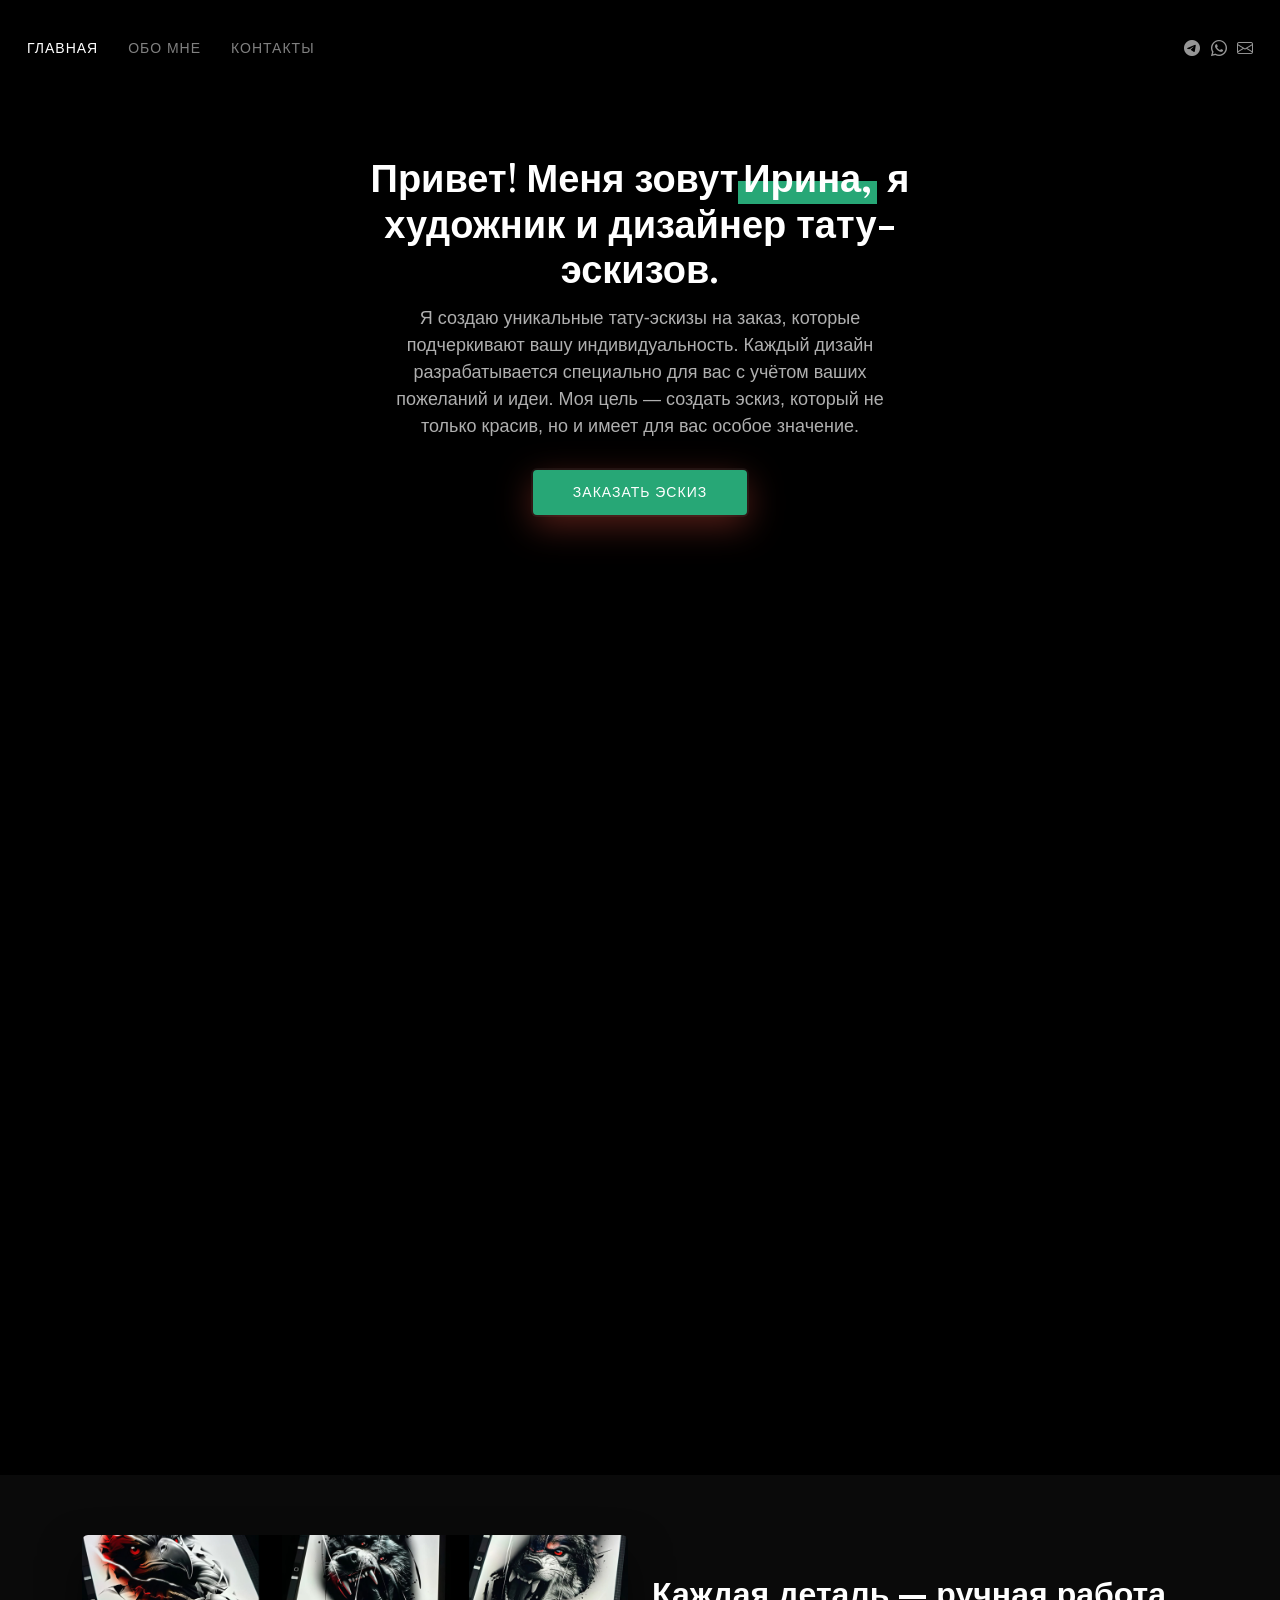
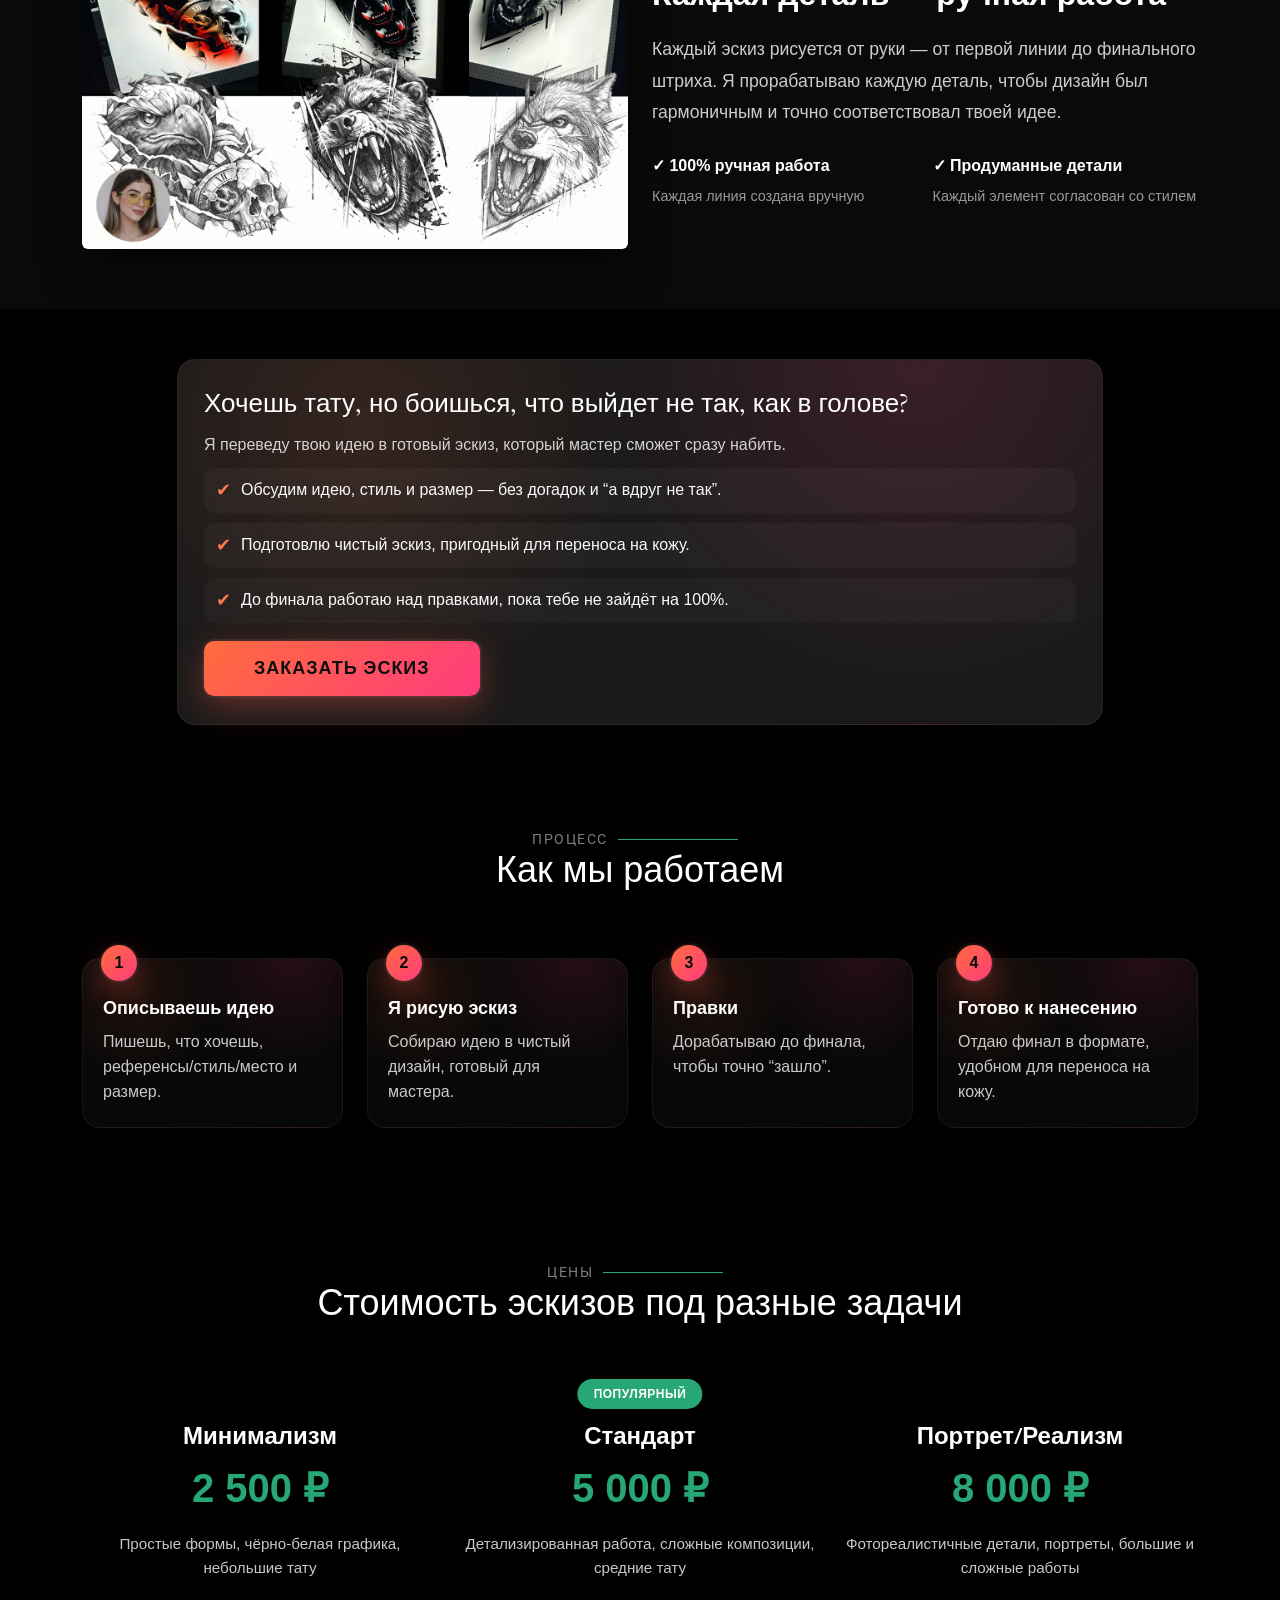
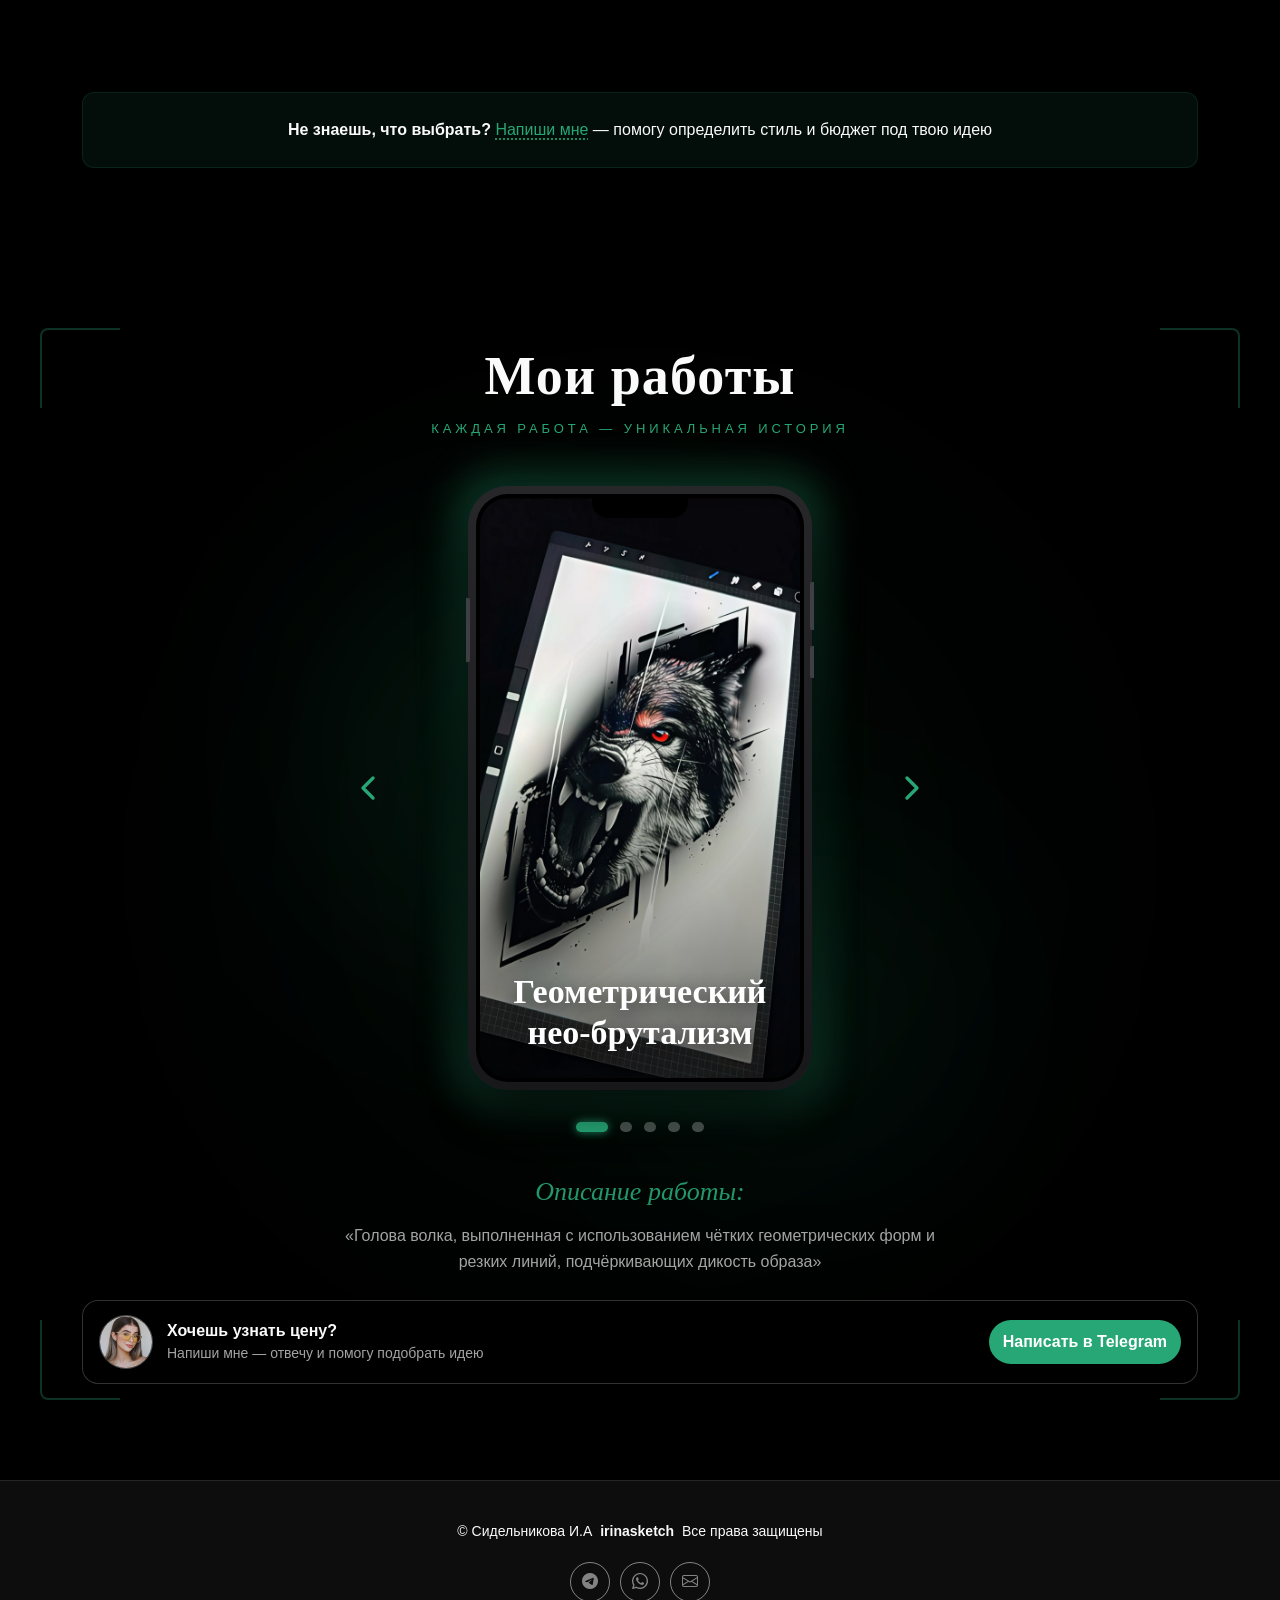
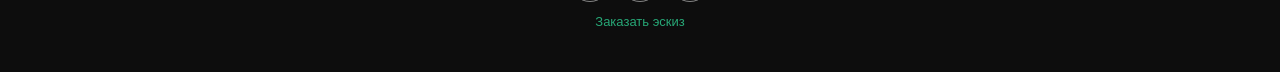
==== index.html @ 13f22290 "3123" ====
<!DOCTYPE html>
<html lang="ru">

<head>
  <meta charset="utf-8">
  <meta content="width=device-width, initial-scale=1.0" name="viewport">
  <title>irinasketch — Эскизы на заказ</title>
  <meta name="description" content="Профессиональные тату-эскизы на заказ. Уникальные дизайны, разработанные специально для вас с учётом ваших пожеланий.">
  <meta name="keywords" content="тату эскизы, эскизы на заказ, дизайн тату, татуировки, художник тату">

  <!-- DNS prefetch for external resources -->
  <link rel="dns-prefetch" href="//fonts.googleapis.com">
  <link rel="dns-prefetch" href="//fonts.gstatic.com">
  <link rel="dns-prefetch" href="//mc.yandex.ru">

  <!-- Favicons -->
  <link href="assets/img/favicon.png" rel="icon" type="image/png">
  <link href="assets/img/favicon.png" rel="shortcut icon" type="image/png">
  <link href="assets/img/apple-touch-icon.png" rel="apple-touch-icon">
  
  <!-- Яндекс Директ и Open Graph -->
  <meta property="og:title" content="irinasketch — Эскизы на заказ">
  <meta property="og:description" content="Профессиональные тату-эскизы на заказ. Уникальные дизайны, разработанные специально для вас.">
  <meta property="og:image" content="https://irinasketch.ru/assets/img/logo.png">
  <meta property="og:url" content="https://irinasketch.ru/">
  <meta property="og:type" content="website">
  <meta property="og:site_name" content="irinasketch">
  <meta property="og:locale" content="ru_RU">
  
  <!-- Twitter Card -->
  <meta name="twitter:card" content="summary_large_image">
  <meta name="twitter:title" content="irinasketch — Эскизы на заказ">
  <meta name="twitter:description" content="Профессиональные тату-эскизы на заказ">
  <meta name="twitter:image" content="https://irinasketch.ru/assets/img/logo.png">
  
  <!-- Дополнительные размеры иконок для лучшей совместимости -->
  <link rel="icon" type="image/png" sizes="16x16" href="assets/img/favicon.png">
  <link rel="icon" type="image/png" sizes="32x32" href="assets/img/favicon.png">
  <link rel="icon" type="image/png" sizes="96x96" href="assets/img/favicon.png">
  <link rel="icon" type="image/png" sizes="192x192" href="assets/img/favicon.png">

  <!-- Fonts - optimized -->
  <link rel="preconnect" href="https://fonts.googleapis.com">
  <link rel="preconnect" href="https://fonts.gstatic.com" crossorigin>
  <link rel="preload" href="https://fonts.googleapis.com/css2?family=Roboto:wght@300;400;500;700&family=Cardo:wght@400;700&display=swap" as="style" onload="this.onload=null;this.rel='stylesheet'">
  <noscript><link href="https://fonts.googleapis.com/css2?family=Roboto:wght@300;400;500;700&family=Cardo:wght@400;700&display=swap" rel="stylesheet"></noscript>

  <!-- Critical CSS preload -->
  <link rel="preload" href="assets/vendor/bootstrap/css/bootstrap.min.css" as="style">
  <link rel="preload" href="assets/css/main.css?v=2.2" as="style">

  <!-- Vendor CSS Files -->
  <link href="assets/vendor/bootstrap/css/bootstrap.min.css" rel="stylesheet">
  <link href="assets/vendor/bootstrap-icons/bootstrap-icons.css" rel="stylesheet">
  <link href="assets/vendor/aos/aos.css" rel="stylesheet">
  <link href="assets/vendor/glightbox/css/glightbox.min.css" rel="stylesheet">
  <link href="assets/vendor/swiper/swiper-bundle.min.css" rel="stylesheet">

  <!-- Main CSS File -->
  <link href="assets/css/main.css?v=2.2" rel="stylesheet">
</head>

<!-- Yandex.Metrika counter -->
<script type="text/javascript">
    (function(m,e,t,r,i,k,a){
        m[i]=m[i]||function(){(m[i].a=m[i].a||[]).push(arguments)};
        m[i].l=1*new Date();
        for (var j = 0; j < document.scripts.length; j++) {if (document.scripts[j].src === r) { return; }}
        k=e.createElement(t),a=e.getElementsByTagName(t)[0],k.async=1,k.src=r,a.parentNode.insertBefore(k,a)
    })(window, document,'script','https://mc.yandex.ru/metrika/tag.js?id=106117894', 'ym');

    ym(106117894, 'init', {ssr:true, webvisor:true, clickmap:true, ecommerce:"dataLayer", accurateTrackBounce:true, trackLinks:true});
</script>
<noscript><div><img src="https://mc.yandex.ru/watch/106117894" style="position:absolute; left:-9999px;" alt="" /></div></noscript>
<!-- /Yandex.Metrika counter -->


<body class="index-page">

  <header id="header" class="header d-flex align-items-center sticky-top">
    <div class="container-fluid position-relative d-flex align-items-center justify-content-between">
      <nav id="navmenu" class="navmenu">
        <ul>
          <li><a href="https://irinasketch.ru/" class="active">Главная<br></a></li>
          <li><a href="https://irinasketch.ru/about.html">Обо мне</a></li>
          <li><a href="https://irinasketch.ru/contact.html">Контакты</a></li>
        </ul>
        <i class="mobile-nav-toggle d-xl-none bi bi-list"></i>
      </nav>

      <div class="header-social-links">
        <a href="https://t.me/Irinasketchs?text=%D0%97%D0%B4%D1%80%D0%B0%D0%B2%D1%81%D1%82%D0%B2%D1%83%D0%B9%D1%82%D0%B5!%20%D0%A5%D0%BE%D1%87%D1%83%20%D0%B7%D0%B0%D0%BA%D0%B0%D0%B7%D0%B0%D1%82%D1%8C%20%D1%8D%D1%81%D0%BA%D0%B8%D0%B7." class="facebook"><i class="bi bi-facebook"></i></a>
        <a href="#" class="whatsapp" onclick="openWhatsAppModal(); return false;"><i class="bi bi-whatsapp"></i></a>
        <a href="mailto:maafik@66.ru" class="instagram"><i class="bi bi-instagram"></i></a>
      </div>

    </div>
  </header>
  
  <main class="main">

    <!-- Hero Section -->
    <section id="hero" class="hero section">

      <div class="container">
        <div class="row justify-content-center">
          <div class="col-lg-6 text-center" data-aos="fade-up" data-aos-delay="100">
            <h2><span>Привет! Меня зовут</span><span class="underlight">Ирина,</span><span> я художник и дизайнер тату-эскизов.</span></h2>
            <p>Я создаю уникальные тату-эскизы на заказ, которые подчеркивают вашу индивидуальность. Каждый дизайн разрабатывается специально для вас с учётом ваших пожеланий и идеи. Моя цель — создать эскиз, который не только красив, но и имеет для вас особое значение.</p>
            <div>
              <a class="btn-get-started order-trigger" href="#order">Заказать эскиз<br></a>
            </div>
            
          </div>
        </div>
      </div>
    </section><!-- /Hero Section -->
    <section id="video-hero" class="video-hero" style="position: relative; height: 100vh; overflow: hidden;">
      <video autoplay muted loop playsinline preload="metadata"
        style="
          position: absolute;
          top: 50%;
          left: 50%;
          height: 100%;
          transform: translate(-50%, -50%);
          object-fit: contain;
          pointer-events: none;
          user-select: none;
        "
        id="background-video"
        oncontextmenu="return false;"
        onselectstart="return false;"
        ondragstart="return false;"
      >
        <source src="assets/vid/123.mp4" type="video/mp4">
      </video>
    </section>
    
    
    <script>
      // Загружаем видео после загрузки страницы с задержкой
      window.addEventListener('load', function() {
        setTimeout(function() {
          const video = document.getElementById("background-video");
          if (video) {
            video.load(); // Загружаем видео
            video.playbackRate = 0.7; // Уменьшаем скорость видео
          }
        }, 1000); // Задержка 1 секунда после загрузки страницы
      });
    </script>

    <!-- Handmade Section -->
    <section class="section" style="padding: 60px 0; background: #0a0a0a;">
      <div class="container" data-aos="fade-up" data-aos-delay="100">
        <div class="row align-items-center justify-content-center">
          <div class="col-lg-6">
            <div class="handmade-image-wrapper">
              <img id="handmadeImage" src="" alt="Ручная работа эскиза" class="img-fluid rounded" style="width: 100%; height: auto; box-shadow: 0 20px 40px rgba(0,0,0,0.5);" draggable="false" oncontextmenu="return false;" onselectstart="return false;" ondragstart="return false;">
            </div>
          </div>
          <div class="col-lg-6">
            <div class="handmade-content">
              <h3 style="color: #fff; font-size: 2rem; margin-bottom: 20px; font-weight: 700;">Каждая деталь — ручная работа</h3>
              <p style="color: #ccc; font-size: 1.1rem; line-height: 1.8; margin-bottom: 25px;">
                Каждый эскиз рисуется от руки — от первой линии до финального штриха. Я прорабатываю каждую деталь, чтобы дизайн был гармоничным и точно соответствовал твоей идее.
              </p>
              <div style="display: flex; gap: 15px; flex-wrap: wrap;">
                <div style="flex: 1; min-width: 200px;">
                  <div style="color: #fff; font-weight: 600; margin-bottom: 8px;">✓ 100% ручная работа</div>
                  <div style="color: #999; font-size: 0.9rem;">Каждая линия создана вручную</div>
                </div>
                <div style="flex: 1; min-width: 200px;">
                  <div style="color: #fff; font-weight: 600; margin-bottom: 8px;">✓ Продуманные детали</div>
                  <div style="color: #999; font-size: 0.9rem;">Каждый элемент согласован со стилем</div>
                </div>
              </div>
            </div>
          </div>
        </div>
      </div>
    </section>

    <!-- Gallery Section -->
    <section class="section" style="padding: 50px 0;">
      <div class="container" data-aos="fade-up" data-aos-delay="80">
        <div class="row justify-content-center">
          <div class="col-lg-10">
            <div class="pain-block">
              <h3>Хочешь тату, но боишься, что выйдет не так, как в голове?</h3>
              <p>Я переведу твою идею в готовый эскиз, который мастер сможет сразу набить.</p>
              <ul class="pain-bullets">
                <li><span class="icon">✔</span><span>Обсудим идею, стиль и размер — без догадок и “а вдруг не так”.</span></li>
                <li><span class="icon">✔</span><span>Подготовлю чистый эскиз, пригодный для переноса на кожу.</span></li>
                <li><span class="icon">✔</span><span>До финала работаю над правками, пока тебе не зайдёт на 100%.</span></li>
              </ul>
              <div style="margin-top: 18px;">
                <a class="btn-get-started order-trigger" href="#order">Заказать эскиз</a>
              </div>
            </div>
          </div>
        </div>
      </div>
    </section>
    <section id="work" class="section work-process">
      <div class="container" data-aos="fade-up" data-aos-delay="80">
        <div class="section-title text-center">
          <h2>Процесс</h2>
          <p>Как мы работаем</p>
        </div>

        <div class="row gy-4 justify-content-center">
          <div class="col-lg-3 col-md-6">
            <div class="work-step-card" data-aos="fade-up" data-aos-delay="100">
              <div class="work-step-badge">1</div>
              <div class="work-step-title">Описываешь идею</div>
              <div class="work-step-text">Пишешь, что хочешь, референсы/стиль/место и размер.</div>
            </div>
          </div>

          <div class="col-lg-3 col-md-6">
            <div class="work-step-card" data-aos="fade-up" data-aos-delay="150">
              <div class="work-step-badge">2</div>
              <div class="work-step-title">Я рисую эскиз</div>
              <div class="work-step-text">Собираю идею в чистый дизайн, готовый для мастера.</div>
            </div>
          </div>

          <div class="col-lg-3 col-md-6">
            <div class="work-step-card" data-aos="fade-up" data-aos-delay="200">
              <div class="work-step-badge">3</div>
              <div class="work-step-title">Правки</div>
              <div class="work-step-text">Дорабатываю до финала, чтобы точно “зашло”.</div>
            </div>
          </div>

          <div class="col-lg-3 col-md-6">
            <div class="work-step-card" data-aos="fade-up" data-aos-delay="250">
              <div class="work-step-badge">4</div>
              <div class="work-step-title">Готово к нанесению</div>
              <div class="work-step-text">Отдаю финал в формате, удобном для переноса на кожу.</div>
            </div>
          </div>
        </div>
      </div>
    </section>

    <!-- Pricing Section -->
    <section id="pricing" class="section pricing-section">
      <div class="container" data-aos="fade-up" data-aos-delay="80">
        <div class="section-title text-center">
          <h2>Цены</h2>
          <p>Стоимость эскизов под разные задачи</p>
        </div>
      </div>

      <!-- Популярный блок для мобильных -->
      <div class="pricing-popular-mobile d-block d-md-none">
        <div class="container" data-aos="fade-up" data-aos-delay="150">
          <div class="pricing-item pricing-popular">
            <span class="pricing-badge">Популярный</span>
            <h3 class="pricing-title">Стандарт</h3>
            <div>
              <div class="pricing-price">5 000 ₽</div>
              <p class="pricing-desc">Детализированная работа, сложные композиции, средние тату</p>
            </div>
          </div>
        </div>
      </div>

      <div class="container" data-aos="fade-up" data-aos-delay="80">
        <div class="row gy-4 justify-content-center">
          <div class="col-lg-4 col-md-6 d-none d-md-block">
            <div class="pricing-item" data-aos="fade-up" data-aos-delay="100">
              <h3 class="pricing-title">Минимализм</h3>
              <div>
                <div class="pricing-price">2 500 ₽</div>
                <p class="pricing-desc">Простые формы, чёрно-белая графика, небольшие тату</p>
              </div>
            </div>
          </div>

          <div class="col-lg-4 col-md-6 d-none d-md-block">
            <div class="pricing-item pricing-popular" data-aos="fade-up" data-aos-delay="150">
              <span class="pricing-badge">Популярный</span>
              <h3 class="pricing-title">Стандарт</h3>
              <div>
                <div class="pricing-price">5 000 ₽</div>
                <p class="pricing-desc">Детализированная работа, сложные композиции, средние тату</p>
              </div>
            </div>
          </div>

          <div class="col-lg-4 col-md-6 d-none d-md-block">
            <div class="pricing-item" data-aos="fade-up" data-aos-delay="200">
              <h3 class="pricing-title">Портрет/Реализм</h3>
              <div>
                <div class="pricing-price">8 000 ₽</div>
                <p class="pricing-desc">Фотореалистичные детали, портреты, большие и сложные работы</p>
              </div>
            </div>
          </div>

          <!-- Мобильные версии остальных блоков -->
          <div class="col-12 d-block d-md-none">
            <div class="row gy-3">
              <div class="col-12">
                <div class="pricing-item" data-aos="fade-up" data-aos-delay="100">
                  <h3 class="pricing-title">Минимализм</h3>
                  <div>
                    <div class="pricing-price">2 500 ₽</div>
                    <p class="pricing-desc">Простые формы, чёрно-белая графика, небольшие тату</p>
                  </div>
                </div>
              </div>

              <div class="col-12">
                <div class="pricing-item" data-aos="fade-up" data-aos-delay="200">
                  <h3 class="pricing-title">Портрет/Реализм</h3>
                  <div>
                    <div class="pricing-price">8 000 ₽</div>
                    <p class="pricing-desc">Фотореалистичные детали, портреты, большие и сложные работы</p>
                  </div>
                </div>
              </div>
            </div>
          </div>
        </div>

        <div class="pricing-note text-center" data-aos="fade-up" data-aos-delay="250">
          <p><strong>Не знаешь, что выбрать?</strong> <a href="#order" class="order-trigger" style="color: var(--accent-color); text-decoration: underline; text-decoration-style: dotted; text-underline-offset: 4px;">Напиши мне</a> — помогу определить стиль и бюджет под твою идею</p>
        </div>
      </div>
    </section>

    <section id="gallery-4" class="section mfb-gallery">

      <div class="mfb-gallery__bg" aria-hidden="true">
        <div class="mfb-gallery__glow mfb-gallery__glow--1"></div>
        <div class="mfb-gallery__glow mfb-gallery__glow--2"></div>
        <div class="mfb-gallery__glow mfb-gallery__glow--3"></div>

        <div class="mfb-gallery__corner mfb-gallery__corner--tl"></div>
        <div class="mfb-gallery__corner mfb-gallery__corner--tr"></div>
        <div class="mfb-gallery__corner mfb-gallery__corner--bl"></div>
        <div class="mfb-gallery__corner mfb-gallery__corner--br"></div>
      </div>

      <div class="container mfb-gallery__container">
        <div class="mfb-gallery__header">
          <h2 class="mfb-gallery__title">Мои работы</h2>
          <p class="mfb-gallery__subtitle">Каждая работа — уникальная история</p>
        </div>

        <div class="mfb-gallery__main">
          <button class="mfb-gallery__nav mfb-gallery__nav--prev" type="button" aria-label="Предыдущая работа">
            <span class="mfb-gallery__nav-glow" aria-hidden="true"></span>
            <svg class="mfb-gallery__icon" xmlns="http://www.w3.org/2000/svg" viewBox="0 0 24 24" fill="none" stroke="currentColor" stroke-width="2" stroke-linecap="round" stroke-linejoin="round" aria-hidden="true">
              <path d="m15 18-6-6 6-6" />
            </svg>
          </button>

          <div class="mfb-phone" aria-live="polite">
            <div class="mfb-phone__glow" aria-hidden="true"></div>
            <div class="mfb-phone__frame">
              <div class="mfb-phone__bezel">
                <div class="mfb-phone__notch" aria-hidden="true"></div>
                <div class="mfb-phone__screen">
                  <img id="mfbGalleryImage" class="mfb-phone__img" src="assets/img/gallery/gallery-1.jpg" alt="Геометрический нео-брутализм" loading="lazy" draggable="false" oncontextmenu="return false;">
                  <div class="mfb-phone__overlay" aria-hidden="true"></div>
                  <div class="mfb-phone__title-wrap">
                    <h3 id="mfbGalleryTitle" class="mfb-phone__title">Геометрический нео-брутализм</h3>
                  </div>
                </div>
              </div>

              <div class="mfb-phone__btn mfb-phone__btn--r1" aria-hidden="true"></div>
              <div class="mfb-phone__btn mfb-phone__btn--r2" aria-hidden="true"></div>
              <div class="mfb-phone__btn mfb-phone__btn--l" aria-hidden="true"></div>
            </div>
          </div>

          <button class="mfb-gallery__nav mfb-gallery__nav--next" type="button" aria-label="Следующая работа">
            <span class="mfb-gallery__nav-glow" aria-hidden="true"></span>
            <svg class="mfb-gallery__icon" xmlns="http://www.w3.org/2000/svg" viewBox="0 0 24 24" fill="none" stroke="currentColor" stroke-width="2" stroke-linecap="round" stroke-linejoin="round" aria-hidden="true">
              <path d="m9 18 6-6-6-6" />
            </svg>
          </button>
        </div>

        <div class="mfb-gallery__dots" id="mfbGalleryDots" aria-label="Навигация по работам"></div>

        <div class="mfb-gallery__desc">
          <p class="mfb-gallery__desc-label">Описание работы:</p>
          <p class="mfb-gallery__desc-text">«<span id="mfbGalleryDescription">Голова волка, выполненная с использованием чётких геометрических форм и резких линий, подчёркивающих дикость образа</span>»</p>
        </div>

        <div class="mfb-gallery__cta">
          <div class="mfb-cta">
            <img class="mfb-cta__avatar" src="assets/img/profile-img.png" alt="Ирина" loading="lazy">
            <div class="mfb-cta__body">
              <div class="mfb-cta__title">Хочешь узнать цену?</div>
              <div class="mfb-cta__text">Напиши мне — отвечу и помогу подобрать идею</div>
            </div>
            <a class="mfb-cta__btn" href="https://t.me/Irinasketchs?text=%D0%97%D0%B4%D1%80%D0%B0%D0%B2%D1%81%D1%82%D0%B2%D1%83%D0%B9%D1%82%D0%B5!%20%D0%A5%D0%BE%D1%87%D1%83%20%D0%B7%D0%B0%D0%BA%D0%B0%D0%B7%D0%B0%D1%82%D1%8C%20%D1%8D%D1%81%D0%BA%D0%B8%D0%B7." target="_blank" rel="noopener">Написать в Telegram</a>
          </div>
        </div>
      </div>

    </section><!-- /Gallery Section -->

    
  </main>

  <footer id="footer" class="footer">

    <div class="container">
      <div class="copyright text-center ">
        <p>© <span>Сидельникова И.А</span> <strong class="px-1 sitename">irinasketch</strong> <span>Все права защищены</span></p>
      </div>
      <div class="social-links d-flex justify-content-center">
        <a href="https://t.me/Irinasketchs?text=%D0%97%D0%B4%D1%80%D0%B0%D0%B2%D1%81%D1%82%D0%B2%D1%83%D0%B9%D1%82%D0%B5!%20%D0%A5%D0%BE%D1%87%D1%83%20%D0%B7%D0%B0%D0%BA%D0%B0%D0%B7%D0%B0%D1%82%D1%8C%20%D1%8D%D1%81%D0%BA%D0%B8%D0%B7."><i class="bi bi-facebook"></i></a>
        <a href="#" class="whatsapp" onclick="openWhatsAppModal(); return false;"><i class="bi bi-whatsapp"></i></a>
        <a href="mailto:maafik@66.ru"><i class="bi bi-instagram"></i></a>
      </div>
      <div class="credits">
        <!-- All the links in the footer should remain intact. -->
        <!-- You can delete the links only if you've purchased the pro version. -->
        <!-- Licensing information: https://bootstrapmade.com/license/ -->
        <!-- Purchase the pro version with working PHP/AJAX contact form: [buy-url] -->
      <a href="#order" class="order-trigger">Заказать эскиз</a>
      </div>
    </div>

  </footer>

  <!-- Order Modal -->
  <div class="order-modal" id="orderModal">
    <div class="order-modal__dialog">
      <button class="order-modal__close" type="button" aria-label="Закрыть">✕</button>
      <div class="order-modal__title">Создадим твой уникальный тату-эскиз вместе</div>
      <div class="order-modal__text">
        Напиши мне прямо сейчас, и я разработаю авторский эскиз под твой стиль и место на теле.
        2 правки бесплатно, готово за 48 часов. Твоя идея — мой дизайн!
      </div>
      <div class="order-modal__actions">
        <a class="order-modal__btn order-modal__btn--tg" href="https://t.me/Irinasketchs?text=%D0%97%D0%B4%D1%80%D0%B0%D0%B2%D1%81%D1%82%D0%B2%D1%83%D0%B9%D1%82%D0%B5!%20%D0%A5%D0%BE%D1%87%D1%83%20%D0%B7%D0%B0%D0%BA%D0%B0%D0%B7%D0%B0%D1%82%D1%8C%20%D1%8D%D1%81%D0%BA%D0%B8%D0%B7." target="_blank" rel="noopener">Telegram</a>
        <a class="order-modal__btn order-modal__btn--wa" href="https://wa.me/79517623467?text=%D0%97%D0%B4%D1%80%D0%B0%D0%B2%D1%81%D1%82%D0%B2%D1%83%D0%B9%D1%82%D0%B5!%20%D0%A5%D0%BE%D1%87%D1%83%20%D0%B7%D0%B0%D0%BA%D0%B0%D0%B7%D0%B0%D1%82%D1%8C%20%D1%8D%D1%81%D0%BA%D0%B8%D0%B7." target="_blank" rel="noopener">
          <span class="order-modal__btn-content">
            <span class="order-modal__btn-main">WhatsApp</span>
            <span class="order-modal__btn-sub">работает с VPN</span>
          </span>
        </a>
      </div>

      <div class="order-carousel">
        <span class="order-carousel__label">Откроется в новом окне</span>
        <div class="order-carousel__viewport">
          <div class="order-carousel__track" id="orderCarouselTrack">
            <div class="order-carousel__item">
              <img src="assets/123/photo_2025-07-03_23-08-54 (1).jpg" alt="Эскиз 1" loading="lazy" oncontextmenu="return false;" draggable="false">
            </div>
            <div class="order-carousel__item">
              <img src="assets/123/photo_2025-07-03_23-08-55 (1).jpg" alt="Эскиз 2" loading="lazy" oncontextmenu="return false;" draggable="false">
            </div>
            <div class="order-carousel__item">
              <img src="assets/123/photo_2025-07-03_23-08-55 (2) (1).jpg" alt="Эскиз 3" loading="lazy" oncontextmenu="return false;" draggable="false">
            </div>
            <div class="order-carousel__item">
              <img src="assets/123/photo_2025-07-03_23-08-55 (3) (1).jpg" alt="Эскиз 4" loading="lazy" oncontextmenu="return false;" draggable="false">
            </div>
            <div class="order-carousel__item">
              <img src="assets/123/photo_2025-07-03_23-08-56 (1).jpg" alt="Эскиз 5" loading="lazy" oncontextmenu="return false;" draggable="false">
            </div>
            <div class="order-carousel__item">
              <img src="assets/123/photo_2025-07-03_23-08-56 (2) (1).jpg" alt="Эскиз 6" loading="lazy" oncontextmenu="return false;" draggable="false">
            </div>
            <div class="order-carousel__item">
              <img src="assets/123/photo_2025-07-03_23-08-56 (3) (1).jpg" alt="Эскиз 7" loading="lazy" oncontextmenu="return false;" draggable="false">
            </div>
            <div class="order-carousel__item">
              <img src="assets/123/photo_2025-07-03_23-08-56 (4) (1).jpg" alt="Эскиз 8" loading="lazy" oncontextmenu="return false;" draggable="false">
            </div>
          </div>
          <div class="order-carousel__nav">
            <button class="order-carousel__arrow order-carousel__arrow--prev" type="button" data-dir="-1">‹</button>
            <button class="order-carousel__arrow order-carousel__arrow--next" type="button" data-dir="1">›</button>
          </div>
        </div>
        <small>Примеры работ</small>
      </div>
    </div>
  </div>

  <!-- WhatsApp Modal -->
  <div class="order-modal" id="whatsappModal" style="display: none;">
    <div class="order-modal__dialog">
      <button class="order-modal__close" type="button" aria-label="Закрыть" onclick="closeWhatsAppModal()">✕</button>
      <div class="order-modal__title">Написать в WhatsApp</div>
      <div class="order-modal__text">
        Для работы WhatsApp в России нужно включить VPN. Если у вас нет VPN, лучше воспользуйтесь Telegram.
      </div>
      <div class="order-modal__actions">
        <a class="order-modal__btn order-modal__btn--wa" href="https://wa.me/79517623467?text=%D0%97%D0%B4%D1%80%D0%B0%D0%B2%D1%81%D1%82%D0%B2%D1%83%D0%B9%D1%82%D0%B5!%20%D0%A5%D0%BE%D1%87%D1%83%20%D0%B7%D0%B0%D0%BA%D0%B0%D0%B7%D0%B0%D1%82%D1%8C%20%D1%8D%D1%81%D0%BA%D0%B8%D0%B7." target="_blank" rel="noopener">
          <span class="order-modal__btn-content">
            <span class="order-modal__btn-main">WhatsApp</span>
            <span class="order-modal__btn-sub">работает с VPN</span>
          </span>
        </a>
        <a class="order-modal__btn order-modal__btn--tg" href="https://t.me/Irinasketchs?text=%D0%97%D0%B4%D1%80%D0%B0%D0%B2%D1%81%D1%82%D0%B2%D1%83%D0%B9%D1%82%D0%B5!%20%D0%A5%D0%BE%D1%87%D1%83%20%D0%B7%D0%B0%D0%BA%D0%B0%D0%B7%D0%B0%D1%82%D1%8C%20%D1%8D%D1%81%D0%BA%D0%B8%D0%B7." target="_blank" rel="noopener">Написать в Telegram</a>
      </div>
    </div>
  </div>

  <!-- Scroll Top -->
  <a href="#" id="scroll-top" class="scroll-top d-flex align-items-center justify-content-center"><i class="bi bi-arrow-up-short"></i></a>

  <!-- Preloader -->
  <div id="preloader">
    <div class="line"></div>
  </div>

  <!-- Critical JS preload -->
  <link rel="preload" href="assets/vendor/bootstrap/js/bootstrap.bundle.min.js" as="script">
  <link rel="preload" href="assets/vendor/aos/aos.js" as="script">
  <link rel="preload" href="assets/js/main.js?v=2.2" as="script">

  <!-- Vendor JS Files -->
  <script src="assets/vendor/bootstrap/js/bootstrap.bundle.min.js" defer></script>
  <script src="assets/vendor/php-email-form/validate.js" defer></script>
  <script src="assets/vendor/aos/aos.js" defer></script>
  <script src="assets/vendor/glightbox/js/glightbox.min.js" defer></script>
  <script src="assets/vendor/swiper/swiper-bundle.min.js" defer></script>

  <!-- Main JS File -->
  <script src="assets/js/main.js?v=2.2" defer></script>

  <!-- Tracking scripts - loaded after page load for better performance -->
  <script>
    // WhatsApp Modal functions
    function openWhatsAppModal() {
      document.getElementById('whatsappModal').style.display = 'flex';
      document.body.style.overflow = 'hidden';
    }
    
    function closeWhatsAppModal() {
      document.getElementById('whatsappModal').style.display = 'none';
      document.body.style.overflow = '';
    }
    
    // Close modal when clicking outside
    document.addEventListener('click', function(event) {
      const whatsappModal = document.getElementById('whatsappModal');
      if (event.target === whatsappModal) {
        closeWhatsAppModal();
      }
    });

    window.addEventListener('load', function() {
      setTimeout(function() {
        // Загружаем изображение с задержкой 1 секунду
        const handmadeImage = document.getElementById("handmadeImage");
        if (handmadeImage) {
          handmadeImage.src = "assets/img/gallery/123123123.jpg";
        }
        
        // Top.Mail.Ru counter - DISABLED for performance
        /*
        var _tmr = window._tmr || (window._tmr = []);
        _tmr.push({id: "3636165", type: "pageView", start: (new Date()).getTime()});
        (function (d, w, id) {
          if (d.getElementById(id)) return;
          var ts = d.createElement("script"); ts.type = "text/javascript"; ts.async = true; ts.id = id;
          ts.src = "https://top-fwz1.mail.ru/js/code.js";
          var f = function () {var s = d.getElementsByTagName("script")[0]; s.parentNode.insertBefore(ts, s);};
          if (w.opera == "[object Opera]") { d.addEventListener("DOMContentLoaded", f, false); } else { f(); }
        })(document, window, "tmr-code");
        */

        // TikTok Pixel Code - DISABLED for performance
        /*
        !function (w, d, t) {
          w.TiktokAnalyticsObject=t;var ttq=w[t]=w[t]||[];ttq.methods=["page","track","identify","instances","debug","on","off","once","ready","alias","group","enableCookie","disableCookie","holdConsent","revokeConsent","grantConsent"],ttq.setAndDefer=function(t,e){t[e]=function(){t.push([e].concat(Array.prototype.slice.call(arguments,0)))}};for(var i=0;i<ttq.methods.length;i++)ttq.setAndDefer(ttq,ttq.methods[i]);ttq.instance=function(t){for(
          var e=ttq._i[t]||[],n=0;n<ttq.methods.length;n++)ttq.setAndDefer(e,ttq.methods[n]);return e},ttq.load=function(e,n){var r="https://analytics.tiktok.com/i18n/pixel/events.js",o=n&&n.partner;ttq._i=ttq._i||{},ttq._i[e]=[],ttq._i[e]._u=r,ttq._t=ttq._t||{},ttq._t[e]=+new Date,ttq._o=ttq._o||{},ttq._o[e]=n||{};n=document.createElement("script")
          ;n.type="text/javascript",n.async=!0,n.src=r+"?sdkid="+e+"&lib="+t;e=document.getElementsByTagName("script")[0];e.parentNode.insertBefore(n,e)};
          
            ttq.load('D0GA8H3C77U9TS4J8B10');
            ttq.page();
          }(window, document, 'ttq');
        */
      }, 1000); // Минимальная задержка для будущих скриптов
    });
  </script>
  <!-- Top.Mail.Ru noscript - DISABLED for performance -->
  <!-- <noscript>
    <div><img src="https://top-fwz1.mail.ru/counter?id=3636165;js=na" style="position:absolute;left:-9999px;" alt="Top.Mail.Ru" /></div>
  </noscript> -->

</body>

</html>
---- assets/css/main.css ----
/**
* Template Name: PhotoFolio
* Template URL: https://bootstrapmade.com/photofolio-bootstrap-photography-website-template/
* Updated: Aug 07 2024 with Bootstrap v5.3.3
* Author: BootstrapMade.com
* License: https://bootstrapmade.com/license/
*/

/*--------------------------------------------------------------
# Font & Color Variables
# Help: https://bootstrapmade.com/color-system/
--------------------------------------------------------------*/
/* Fonts */
:root {
  --default-font: "Roboto",  system-ui, -apple-system, "Segoe UI", Roboto, "Helvetica Neue", Arial, "Noto Sans", "Liberation Sans", sans-serif, "Apple Color Emoji", "Segoe UI Emoji", "Segoe UI Symbol", "Noto Color Emoji";
  --heading-font: "Cardo",  sans-serif;
  --nav-font: "Inter",  sans-serif;
}

/* Global Colors - The following color variables are used throughout the website. Updating them here will change the color scheme of the entire website */
:root { 
  --background-color: #000000; /* Background color for the entire website, including individual sections */
  --default-color: #fafafa; /* Default color used for the majority of the text content across the entire website */
  --heading-color: #ffffff; /* Color for headings, subheadings and title throughout the website */
  --accent-color: #27a776; /* Accent color that represents your brand on the website. It's used for buttons, links, and other elements that need to stand out */
  --surface-color: #1a1a1a; /* The surface color is used as a background of boxed elements within sections, such as cards, icon boxes, or other elements that require a visual separation from the global background. */
  --contrast-color: #ffffff; /* Contrast color for text, ensuring readability against backgrounds of accent, heading, or default colors. */
}

/* Nav Menu Colors - The following color variables are used specifically for the navigation menu. They are separate from the global colors to allow for more customization options */
:root {
  --nav-color: rgba(255, 255, 255, 0.5);  /* The default color of the main navmenu links */
  --nav-hover-color: #ffffff; /* Applied to main navmenu links when they are hovered over or active */
  --nav-mobile-background-color: #1a1a1a; /* Used as the background color for mobile navigation menu */
  --nav-dropdown-background-color: #1a1a1a; /* Used as the background color for dropdown items that appear when hovering over primary navigation items */
  --nav-dropdown-color: rgba(255, 255, 255, 0.5); /* Used for navigation links of the dropdown items in the navigation menu. */
  --nav-dropdown-hover-color: #ffffff; /* Similar to --nav-hover-color, this color is applied to dropdown navigation links when they are hovered over. */
}

/* Color Presets - These classes override global colors when applied to any section or element, providing reuse of the sam color scheme. */

.light-background {
  --background-color: #1a1a1a;
  --surface-color: #343434;
}

.dark-background {
  --background-color: #060606;
  --default-color: #ffffff;
  --heading-color: #ffffff;
  --surface-color: #252525;
  --contrast-color: #ffffff;
}

/* Smooth scroll */
:root {
  scroll-behavior: smooth;
}

/*--------------------------------------------------------------
# General Styling & Shared Classes
--------------------------------------------------------------*/
body {
  color: var(--default-color);
  background-color: var(--background-color);
  font-family: var(--default-font);
}

a {
  color: var(--accent-color);
  text-decoration: none;
  transition: 0.3s;
}

a:hover {
  color: color-mix(in srgb, var(--accent-color), transparent 25%);
  text-decoration: none;
}

h1,
h2,
h3,
h4,
h5,
h6 {
  color: var(--heading-color);
  font-family: var(--heading-font);
}

/* PHP Email Form Messages
------------------------------*/
.php-email-form .error-message {
  display: none;
  background: #df1529;
  color: #ffffff;
  text-align: left;
  padding: 15px;
  margin-bottom: 24px;
  font-weight: 600;
}

.php-email-form .sent-message {
  display: none;
  color: #ffffff;
  background: #059652;
  text-align: center;
  padding: 15px;
  margin-bottom: 24px;
  font-weight: 600;
}

.php-email-form .loading {
  display: none;
  background: var(--surface-color);
  text-align: center;
  padding: 15px;
  margin-bottom: 24px;
}

.php-email-form .loading:before {
  content: "";
  display: inline-block;
  border-radius: 50%;
  width: 24px;
  height: 24px;
  margin: 0 10px -6px 0;
  border: 3px solid var(--accent-color);
  border-top-color: var(--surface-color);
  animation: php-email-form-loading 1s linear infinite;
}

@keyframes php-email-form-loading {
  0% {
      transform: rotate(0deg);
  }

  100% {
      transform: rotate(360deg);
  }
}

body {
  font-family: Arial, sans-serif;
  margin: 0;
  padding: 0;
  background: #000;
  color: #fff;
}

.overlay {
  position: fixed;
  top: 0;
  left: 0;
  width: 100%;
  height: 100%;
  background: rgba(0, 0, 0, 0.9);
}

.order-modal {
  position: fixed;
  inset: 0;
  display: none;
  align-items: center;
  justify-content: center;
  background: rgba(0, 0, 0, 0.78);
  backdrop-filter: blur(4px);
  padding: 0;
  z-index: 10500;
  overflow: hidden;
  overscroll-behavior: contain;
  padding-top: env(safe-area-inset-top, 0px);
  padding-bottom: env(safe-area-inset-bottom, 0px);
}

.order-modal.open {
  display: flex;
}

.order-modal__dialog {
  position: relative;
  background: radial-gradient(circle at 15% 15%, rgba(255, 108, 61, 0.12), transparent 40%),
              radial-gradient(circle at 80% 0%, rgba(255, 60, 125, 0.14), transparent 45%),
              #0b0b0f;
  border: 1px solid rgba(255, 255, 255, 0.06);
  box-shadow: 0 20px 60px rgba(0, 0, 0, 0.55);
  border-radius: 18px;
  max-width: 840px;
  width: 100%;
  padding: 32px 28px 26px;
  color: #f8f8f8;
  box-sizing: border-box;
  max-height: 100vh; /* fallback */
  max-height: 100svh;
  max-height: 100dvh;
  overflow-x: hidden;
  overflow-y: auto;
  overscroll-behavior: contain;
  -webkit-overflow-scrolling: touch;
}

.order-modal__close {
  position: absolute;
  top: 12px;
  right: 12px;
  width: 28px;
  height: 28px;
  border-radius: 50%;
  background: rgba(255, 255, 255, 0.08);
  border: 1px solid rgba(255, 255, 255, 0.08);
  color: #fff;
  font-size: 16px;
  display: grid;
  place-items: center;
  cursor: pointer;
  transition: 0.25s;
}

.order-modal__close:hover {
  background: rgba(255, 255, 255, 0.16);
}

.order-modal__title {
  text-align: center;
  font-size: clamp(24px, 2.8vw, 32px);
  margin: 6px 0 12px;
  font-weight: 800;
}

.order-modal__text {
  text-align: center;
  color: rgba(255, 255, 255, 0.82);
  line-height: 1.55;
  max-width: 700px;
  margin: 0 auto 24px;
  font-size: 16px;
}

.order-modal__actions {
  display: grid;
  grid-template-columns: 1fr;
  gap: 12px;
  margin-bottom: 18px;
}

.order-modal__btn {
  display: inline-flex;
  align-items: center;
  justify-content: center;
  gap: 10px;
  padding: 14px 18px;
  border-radius: 12px;
  border: none;
  font-size: 17px;
  font-weight: 800;
  text-transform: uppercase;
  letter-spacing: 0.4px;
  cursor: pointer;
  transition: transform 0.2s ease, box-shadow 0.25s ease, filter 0.25s ease;
  width: 100%;
  color: #0b0b0f;
}

.order-modal__btn:hover {
  transform: translateY(-1px);
  filter: brightness(1.05);
}

.order-modal__btn--tg:hover {
  color: #ff3c3d;
}

.order-modal__btn:focus-visible {
  outline: 2px solid #fff;
  outline-offset: 3px;
}

.order-modal__btn--tg {
  background: linear-gradient(135deg, #37aee2, #1e96c8);
  box-shadow: 0 10px 28px rgba(55, 174, 226, 0.35);
}

.order-modal__btn--wa {
  background: linear-gradient(135deg, #25d366, #128c7e);
  box-shadow: 0 10px 28px rgba(37, 211, 102, 0.35);
  font-size: 17px;
  font-weight: 800;
  text-transform: uppercase;
  letter-spacing: 0.4px;
  padding: 14px 18px;
}

.order-modal__btn--wa:hover {
  color: #fff;
}

.order-modal__btn-content {
  display: flex;
  flex-direction: column;
  align-items: center;
  justify-content: center;
  width: 100%;
  height: 100%;
  text-align: center;
}

.order-modal__btn-main {
  font-size: 17px;
  font-weight: 800;
  text-transform: uppercase;
  letter-spacing: 0.4px;
  line-height: 1.2;
}

.order-modal__btn-sub {
  font-size: 11px;
  opacity: 0.8;
  margin-top: 2px;
  line-height: 1.2;
  text-transform: none;
  letter-spacing: normal;
}

.order-modal__btn-phone {
  font-size: 10px;
  opacity: 0.7;
  margin-top: 2px;
  line-height: 1.2;
}

.order-carousel {
  margin-top: 12px;
}

.order-carousel__label {
  font-weight: 700;
  letter-spacing: 0.6px;
  text-transform: uppercase;
  font-size: 13px;
  color: rgba(255, 255, 255, 0.65);
  margin-bottom: 8px;
  display: inline-block;
}

.order-carousel__viewport {
  position: relative;
}

.order-carousel__track {
  display: grid;
  grid-auto-flow: column;
  grid-auto-columns: 82%;
  gap: 14px;
  overflow-x: auto;
  scroll-snap-type: x mandatory;
  scroll-behavior: smooth;
  padding: 6px 4px 10px;
  -webkit-overflow-scrolling: touch;
}

.order-carousel__track::-webkit-scrollbar {
  height: 6px;
}

.order-carousel__track::-webkit-scrollbar-thumb {
  background: rgba(255, 255, 255, 0.22);
  border-radius: 8px;
}

.order-carousel__item {
  scroll-snap-align: center;
  border-radius: 12px;
  overflow: hidden;
  border: 1px solid rgba(255, 255, 255, 0.06);
  background: #111;
}

.order-carousel__item img {
  width: 100%;
  height: 100%;
  display: block;
  object-fit: cover;
  user-select: none;
  pointer-events: none;
  -webkit-user-drag: none;
}

.order-carousel__nav {
  position: absolute;
  inset: 0;
  pointer-events: none;
}

.order-carousel__arrow {
  position: absolute;
  top: 50%;
  transform: translateY(-50%);
  width: 44px;
  height: 44px;
  border-radius: 50%;
  border: 1px solid rgba(255, 255, 255, 0.15);
  background: rgba(0, 0, 0, 0.5);
  color: #fff;
  display: grid;
  place-items: center;
  cursor: pointer;
  pointer-events: all;
  transition: 0.25s ease;
}

.order-carousel__arrow:hover {
  background: rgba(0, 0, 0, 0.7);
  border-color: rgba(255, 255, 255, 0.25);
}

.order-carousel__arrow--prev {
  left: -6px;
}

.order-carousel__arrow--next {
  right: -6px;
}

.order-modal small {
  display: block;
  text-align: center;
  color: rgba(255, 255, 255, 0.55);
  margin-top: 12px;
}

.order-modal__vpn-notice {
  text-align: right;
  margin-top: 8px;
  padding-right: 8px;
}

.order-modal__vpn-text {
  color: #ff0000;
  font-size: 12px;
  opacity: 0.8;
}

body.modal-open {
  overflow: hidden;
  overscroll-behavior: contain;
}

@media (min-width: 768px) {
  .order-modal__dialog {
    padding: 38px 38px 30px;
  }

  .order-modal__actions {
    grid-template-columns: repeat(2, minmax(0, 1fr));
  }

  .order-carousel__track {
    grid-auto-columns: 48%;
  }
}

@media (max-width: 767.98px) {
  .order-modal {
    align-items: flex-start;
  }

  .order-modal__dialog {
    margin-top: 20px;
    max-height: calc(100vh - 40px);
    max-height: calc(100svh - 40px);
    max-height: calc(100dvh - 40px);
    height: auto;
  }

  .order-carousel__item {
    height: 230px;
  }
}

@media (min-width: 1200px) {
  .order-carousel__track {
    grid-auto-columns: 36%;
  }

  .order-carousel__arrow {
    display: grid;
  }
}

.form-container {
  background: #000000;
  padding: 20px;
  border-radius: 15px;
  box-shadow: 0 0 20px rgba(255, 255, 255, 0.5);
  width: 90%;
  max-width: 600px;
}

.form-container h2 {
  margin: 0 0 10px; /* Уменьшены отступы */
  text-align: center;
  font-size: 24px;
  font-weight: bold;
}

.form-container label {
  display: block;
  margin: 4px 0 2px; /* Уменьшены отступы */
  color: #ccc;
}

.form-container input, .form-container select, .form-container button {
  width: 100%;
  padding: 14px; /* Увеличены отступы внутри элементов для комфортного ввода */
  margin-bottom: 8px; /* Уменьшены отступы между полями */
  border-radius: 8px;
  border: none;
  outline: none;
  font-size: 16px;
  background: #222;
  color: #fff;
  box-shadow: inset 0 0 5px rgba(0, 0, 0, 0.5);
}

.form-container input:focus, .form-container select:focus {
  box-shadow: 0 0 10px rgba(255, 255, 255, 0.5);
}

.form-container button {
  background: #444;
  color: #fff;
  text-transform: uppercase;
  letter-spacing: 1px;
  cursor: pointer;
  transition: 0.5s;
}

.form-container button:hover {
  background: #555;
  box-shadow: 0 0 10px rgba(255, 255, 255, 0.5);
}

.btn-order {
  display: inline-block;
  background: linear-gradient(135deg, #ff6b3d, #ff3c7d);
  color: #0f0f0f;
  padding: 12px 22px;
  border-radius: 10px;
  text-decoration: none;
  font-weight: 700;
  letter-spacing: 0.3px;
  transition: 0.35s;
  box-shadow: 0 8px 28px rgba(255, 90, 70, 0.35), 0 0 0 1px rgba(255, 255, 255, 0.06);
}

.btn-order:hover {
  transform: translateY(-1px);
  box-shadow: 0 12px 36px rgba(255, 90, 70, 0.5), 0 0 0 1px rgba(255, 255, 255, 0.08);
  color: #0b0b0b;
}

.btn-get-started {
  display: inline-block;
  padding: 14px 50px;
  border-radius: 10px;
  background: linear-gradient(135deg, #ff6b3d, #ff3c7d);
  color: #0f0f0f;
  text-transform: uppercase;
  letter-spacing: 1px;
  border: none;
  font-size: 18px;
  font-weight: 800;
  text-align: center;
  cursor: pointer;
  transition: 0.35s;
  box-shadow: 0 10px 35px rgba(255, 90, 70, 0.35), 0 0 0 2px rgba(255, 255, 255, 0.06);
}

.btn-get-started:hover {
  transform: translateY(-1px);
  box-shadow: 0 14px 45px rgba(255, 90, 70, 0.5), 0 0 0 2px rgba(255, 255, 255, 0.08);
  color: #0b0b0b;
}

.green-button {
  background: linear-gradient(135deg, #004d00, #007300);
  color: #fff;
  font-weight: 400;
  font-size: 16px;
  padding: 14px 50px;
  border-radius: 6px;
  text-transform: uppercase;
  letter-spacing: 1px;
  cursor: pointer;
  display: block;
  margin: 20px auto 0;
  text-align: center;
  transition: 0.5s;
}

.green-button:hover {
  background: linear-gradient(135deg, #006600, #009900);
  box-shadow: 0 0 15px rgba(0, 255, 0, 0.5);
}

textarea {
  width: 100%;
  height: 120px; /* Увеличена высота */
  resize: none;
  border: 1px solid #ccc;
  border-radius: 4px;
  padding: 10px; /* Увеличены отступы внутри textarea */
  font-size: 14px;
  box-sizing: border-box;
}

textarea:focus {
  border-color: #7bbd42;
  outline: none;
}

@media screen and (max-width: 768px) {
  .form-container {
      padding: 15px;
  }

  .form-container label {
      margin: 4px 0 2px; /* Уменьшены отступы */
  }

  .form-container input,
  .form-container select,
  .form-container button {
      padding: 12px; /* Увеличены отступы внутри элементов */
      margin-bottom: 6px; /* Уменьшены отступы между элементами */
  }

  .form-container h2 {
      font-size: 20px;
  }

  textarea {
      font-size: 14px; /* Размер шрифта как до изменений */
      padding: 10px; /* Отступы внутри textarea увеличены */
  }
}

@media screen and (max-width: 480px) {
  .form-container {
      padding: 12px;
  }

  .form-container label {
      margin: 4px 0 2px; /* Уменьшены отступы */
  }

  .form-container input,
  .form-container select,
  .form-container button {
      padding: 10px; /* Увеличены отступы внутри */
      margin-bottom: 5px; /* Уменьшены отступы между элементами */
  }

  .form-container h2 {
      font-size: 18px;
  }

  textarea {
      font-size: 12px;
      padding: 8px; /* Отступы внутри textarea увеличены */
  }

  .work-step-card {
      padding: 22px 16px 18px;
  }

  .work-step-badge {
      left: 14px;
      width: 34px;
      height: 34px;
      font-size: 15px;
  }
}

.pain-block {
  background: radial-gradient(circle at 20% 20%, rgba(255, 108, 61, 0.12), transparent 35%),
              radial-gradient(circle at 80% 0%, rgba(255, 60, 125, 0.14), transparent 40%),
              var(--surface-color);
  border: 1px solid rgba(255, 255, 255, 0.04);
  border-radius: 18px;
  padding: 28px 26px;
  box-shadow: 0 16px 40px rgba(0, 0, 0, 0.35);
}

.pain-block h3 {
  font-size: 26px;
  margin-bottom: 14px;
}

.pain-block p {
  color: rgba(255, 255, 255, 0.8);
  margin-bottom: 10px;
  line-height: 1.55;
}

.pain-bullets {
  list-style: none;
  padding: 0;
  margin: 0;
  display: grid;
  gap: 10px;
}

.pain-bullets li {
  display: flex;
  gap: 10px;
  align-items: flex-start;
  background: rgba(255, 255, 255, 0.03);
  border-radius: 12px;
  padding: 10px 12px;
}

.pain-bullets .icon {
  color: #ff7a4f;
  font-size: 18px;
  line-height: 1.4;
}

.work-process {
  position: relative;
}

.work-step-card {
  position: relative;
  height: 100%;
  padding: 26px 20px 22px;
  border-radius: 18px;
  background: radial-gradient(circle at 20% 20%, rgba(255, 108, 61, 0.10), transparent 35%),
              radial-gradient(circle at 80% 0%, rgba(255, 60, 125, 0.12), transparent 40%),
              rgba(255, 255, 255, 0.03);
  border: 1px solid rgba(255, 255, 255, 0.06);
  box-shadow: 0 14px 34px rgba(0, 0, 0, 0.35);
  transition: 0.35s;
}

.work-step-card:hover {
  transform: translateY(-2px);
  box-shadow: 0 18px 42px rgba(0, 0, 0, 0.45);
}

.work-step-badge {
  position: absolute;
  top: -14px;
  left: 18px;
  width: 36px;
  height: 36px;
  border-radius: 999px;
  display: grid;
  place-items: center;
  font-weight: 900;
  font-size: 16px;
  letter-spacing: 0.2px;
  color: #0b0b0b;
  background: linear-gradient(135deg, #ff6b3d, #ff3c7d);
  box-shadow: 0 10px 30px rgba(255, 90, 70, 0.35), 0 0 0 2px rgba(255, 255, 255, 0.06);
}

.work-step-title {
  margin-top: 10px;
  font-size: 18px;
  font-weight: 700;
  color: var(--heading-color);
}

.work-step-text {
  margin-top: 8px;
  line-height: 1.55;
  color: rgba(255, 255, 255, 0.78);
}

/*--------------------------------------------------------------
# Global Header
--------------------------------------------------------------*/
.header {
  color: var(--default-color);
  background-color: var(--background-color);
  padding: 20px 0;
  transition: all 0.5s;
  z-index: 997;
  border-bottom: 1px solid var(--background-color);
}

.header .logo {
  line-height: 1;
}

.header .logo img {
  max-height: 36px;
  margin-right: 8px;
}

.header .logo h1 {
  font-size: 32px;
  margin: 0;
  font-weight: 400;
  color: var(--heading-color);
}

.header .logo i {
  font-size: 28px;
  margin-right: 6px;
}

.header .header-social-links {
  padding-right: 15px;
}

.header .header-social-links a {
  color: color-mix(in srgb, var(--default-color), transparent 40%);
  padding-left: 6px;
  display: inline-block;
  transition: 0.3s;
  font-size: 16px;
}

.header .header-social-links a:hover {
  color: var(--accent-color);
}

.header .header-social-links a i {
  line-height: 0px;
}

.price-section.centered {
  text-align: center;
}

.price-table {
  margin: 0 auto;
  border-collapse: collapse;
  font-size: 16px;
}

.price-table td {
  padding: 6px 16px;
  vertical-align: top;
  text-align: left;
}

@media (max-width: 1200px) {
  .header .logo {
    order: 1;
  }

  .header .logo h1 {
    font-size: 26px;
  }

  .header .logo i {
    font-size: 20px;
  }

  .header .header-social-links {
    order: 2;
  }

  .header .header-social-links a {
    font-size: 16px;
  }

  .header .navmenu {
    order: 3;
  }
}

.scrolled .header {
  border-color: color-mix(in srgb, var(--background-color) 90%, white 20%);
}

/*--------------------------------------------------------------
# Navigation Menu
--------------------------------------------------------------*/
/* Navmenu - Desktop */
@media (min-width: 1200px) {
  .navmenu {
    padding: 0;
  }

  .navmenu ul {
    margin: 0;
    padding: 0;
    display: flex;
    list-style: none;
    align-items: center;
  }

  .navmenu li {
    position: relative;
  }

  .navmenu a,
  .navmenu a:focus {
    color: var(--nav-color);
    padding: 18px 15px;
    font-size: 14px;
    font-family: var(--nav-font);
    font-weight: 400;
    display: flex;
    align-items: center;
    justify-content: space-between;
    white-space: nowrap;
    transition: 0.3s;
    text-transform: uppercase;
    letter-spacing: 1px;
  }

  .navmenu a i,
  .navmenu a:focus i {
    font-size: 12px;
    line-height: 0;
    margin-left: 5px;
    transition: 0.3s;
  }

  .navmenu li:last-child a {
    padding-right: 0;
  }

  .navmenu li:hover>a,
  .navmenu .active,
  .navmenu .active:focus {
    color: var(--nav-hover-color);
  }

  .navmenu .dropdown ul {
    margin: 0;
    padding: 10px 0;
    background: var(--nav-dropdown-background-color);
    display: block;
    position: absolute;
    visibility: hidden;
    left: 14px;
    top: 130%;
    opacity: 0;
    transition: 0.3s;
    border-radius: 4px;
    z-index: 99;
  }

  .navmenu .dropdown ul li {
    min-width: 200px;
  }

  .navmenu .dropdown ul a {
    padding: 10px 20px;
    font-size: 15px;
    text-transform: none;
    color: var(--nav-dropdown-color);
  }

  .navmenu .dropdown ul a i {
    font-size: 12px;
  }

  .navmenu .dropdown ul a:hover,
  .navmenu .dropdown ul .active:hover,
  .navmenu .dropdown ul li:hover>a {
    color: var(--nav-dropdown-hover-color);
  }

  .navmenu .dropdown:hover>ul {
    opacity: 1;
    top: 100%;
    visibility: visible;
  }

  .navmenu .dropdown .dropdown ul {
    top: 0;
    left: -90%;
    visibility: hidden;
  }

  .navmenu .dropdown .dropdown:hover>ul {
    opacity: 1;
    top: 0;
    left: -100%;
    visibility: visible;
  }
}

/* Navmenu - Mobile */
@media (max-width: 1199px) {
  .mobile-nav-toggle {
    color: var(--nav-color);
    font-size: 28px;
    line-height: 0;
    margin-right: 10px;
    cursor: pointer;
    transition: color 0.3s;
  }

  .navmenu {
    padding: 0;
    z-index: 9997;
  }

  .navmenu ul {
    display: none;
    position: absolute;
    inset: 60px 20px 20px 20px;
    padding: 10px 0;
    margin: 0;
    border-radius: 6px;
    background-color: var(--nav-mobile-background-color);
    overflow-y: auto;
    transition: 0.3s;
    z-index: 9998;
    box-shadow: 0px 0px 30px rgba(0, 0, 0, 0.1);
  }

  .navmenu a,
  .navmenu a:focus {
    color: var(--nav-dropdown-color);
    padding: 10px 20px;
    font-family: var(--nav-font);
    font-size: 17px;
    font-weight: 500;
    display: flex;
    align-items: center;
    justify-content: space-between;
    white-space: nowrap;
    transition: 0.3s;
  }

  .navmenu a i,
  .navmenu a:focus i {
    font-size: 12px;
    line-height: 0;
    margin-left: 5px;
    width: 30px;
    height: 30px;
    display: flex;
    align-items: center;
    justify-content: center;
    border-radius: 50%;
    transition: 0.3s;
    background-color: color-mix(in srgb, var(--accent-color), transparent 90%);
  }

  .navmenu a i:hover,
  .navmenu a:focus i:hover {
    background-color: var(--accent-color);
    color: var(--contrast-color);
  }

  .navmenu a:hover,
  .navmenu .active,
  .navmenu .active:focus {
    color: var(--nav-dropdown-hover-color);
  }

  .navmenu .active i,
  .navmenu .active:focus i {
    background-color: var(--accent-color);
    color: var(--contrast-color);
    transform: rotate(180deg);
  }

  .navmenu .dropdown ul {
    position: static;
    display: none;
    z-index: 99;
    padding: 10px 0;
    margin: 10px 20px;
    background-color: var(--nav-dropdown-background-color);
    border: 1px solid color-mix(in srgb, var(--default-color), transparent 90%);
    box-shadow: none;
    transition: all 0.5s ease-in-out;
  }

  .navmenu .dropdown ul ul {
    background-color: rgba(33, 37, 41, 0.1);
  }

  .navmenu .dropdown>.dropdown-active {
    display: block;
    background-color: rgba(33, 37, 41, 0.03);
  }

  .mobile-nav-active {
    overflow: hidden;
  }

  .mobile-nav-active .mobile-nav-toggle {
    color: #fff;
    position: absolute;
    font-size: 32px;
    top: 15px;
    right: 15px;
    margin-right: 0;
    z-index: 9999;
  }

  .mobile-nav-active .navmenu {
    position: fixed;
    overflow: hidden;
    inset: 0;
    background: rgba(33, 37, 41, 0.8);
    transition: 0.3s;
  }

  .mobile-nav-active .navmenu>ul {
    display: block;
  }
}

/*--------------------------------------------------------------
# Global Footer
--------------------------------------------------------------*/
.footer {
  --background-color: color-mix(in srgb, var(--default-color), transparent 95%);
  border-top: 1px solid color-mix(in srgb, var(--default-color), transparent 90%);
  color: var(--default-color);
  background-color: var(--background-color);
  font-size: 14px;
  padding: 40px 0;
  position: relative;
}

.footer .copyright p {
  margin-bottom: 0;
}

.footer .social-links {
  margin-top: 20px;
}

.footer .social-links a {
  display: flex;
  align-items: center;
  justify-content: center;
  width: 40px;
  height: 40px;
  border-radius: 50%;
  border: 1px solid color-mix(in srgb, var(--default-color), transparent 50%);
  font-size: 16px;
  color: color-mix(in srgb, var(--default-color), transparent 50%);
  margin: 0 5px;
  transition: 0.3s;
}

.footer .social-links a:hover {
  color: var(--accent-color);
  border-color: var(--accent-color);
}

.footer .credits {
  margin-top: 10px;
  font-size: 13px;
  text-align: center;
}

/*--------------------------------------------------------------
# Preloader
--------------------------------------------------------------*/
#preloader {
  display: flex;
  position: fixed;
  inset: 0;
  width: 100%;
  height: 100vh;
  z-index: 99999;
}

#preloader:before,
#preloader:after {
  content: "";
  background-color: #000000;
  position: absolute;
  inset: 0;
  width: 50%;
  height: 100%;
  transition: all 0.3s ease 0s;
  z-index: -1;
}

#preloader:after {
  left: auto;
  right: 0;
}

#preloader .line {
  position: relative;
  overflow: hidden;
  margin: auto;
  width: 1px;
  height: 280px;
  transition: all 0.8s ease 0s;
}

#preloader .line:before {
  content: "";
  position: absolute;
  background-color: #ffffff;
  left: 0;
  top: 50%;
  width: 1px;
  height: 0%;
  transform: translateY(-50%);
  animation: lineincrease 1000ms ease-in-out 0s forwards;
}

#preloader .line:after {
  content: "";
  position: absolute;
  background-color: color-mix(in srgb, var(--default-color), transparent 95%);
  left: 0;
  top: 0;
  width: 1px;
  height: 100%;
  transform: translateY(-100%);
  animation: linemove 1200ms linear 0s infinite;
  animation-delay: 2000ms;
}

#preloader.loaded .line {
  opacity: 0;
  height: 100% !important;
}

#preloader.loaded .line:after {
  opacity: 0;
}

#preloader.loaded:before,
#preloader.loaded:after {
  animation: preloaderfinish 300ms ease-in-out 500ms forwards;
}

@keyframes lineincrease {
  0% {
    height: 0%;
  }

  100% {
    height: 100%;
  }
}

@keyframes linemove {
  0% {
    transform: translateY(200%);
  }

  100% {
    transform: translateY(-100%);
  }
}

@keyframes preloaderfinish {
  0% {
    width: 5 0%;
  }

  100% {
    width: 0%;
  }
}

/*--------------------------------------------------------------
# Scroll Top Button
--------------------------------------------------------------*/
.scroll-top {
  position: fixed;
  visibility: hidden;
  opacity: 0;
  right: 15px;
  bottom: -15px;
  z-index: 99999;
  background-color: var(--accent-color);
  width: 44px;
  height: 44px;
  border-radius: 50px;
  transition: all 0.4s;
}

.scroll-top i {
  font-size: 24px;
  color: var(--default-color);
  line-height: 0;
}

.scroll-top:hover {
  background-color: color-mix(in srgb, var(--accent-color), transparent 20%);
}

.scroll-top.active {
  visibility: visible;
  opacity: 1;
  bottom: 15px;
}

/*--------------------------------------------------------------
# Disable aos animation delay on mobile devices
--------------------------------------------------------------*/
@media screen and (max-width: 768px) {
  [data-aos-delay] {
    transition-delay: 0 !important;
  }
}

/*--------------------------------------------------------------
# Global Page Titles & Breadcrumbs
--------------------------------------------------------------*/
.page-title {
  color: var(--default-color);
  background-color: var(--background-color);
  position: relative;
}

.page-title .heading {
  padding: 80px 0;
  border-top: 1px solid color-mix(in srgb, var(--default-color), transparent 90%);
}

.page-title .heading h1 {
  font-size: 64px;
  font-weight: 400;
}

.page-title .heading .cta-btn {
  color: var(--default-color);
  background: var(--accent-color);
  font-weight: 400;
  font-size: 14px;
  display: inline-block;
  margin-top: 20px;
  padding: 12px 40px;
  border-radius: 4px;
  transition: 0.5s;
  text-transform: uppercase;
  letter-spacing: 1px;
}

.page-title .heading .cta-btn:hover {
  background-color: color-mix(in srgb, var(--accent-color) 90%, white 10%);
}

.page-title nav {
  background-color: color-mix(in srgb, var(--default-color), transparent 90%);
  padding: 20px 0;
}

.page-title nav ol {
  display: flex;
  flex-wrap: wrap;
  list-style: none;
  margin: 0;
  font-size: 16px;
  font-weight: 600;
}

.page-title nav ol li+li {
  padding-left: 10px;
}

.page-title nav ol li+li::before {
  content: "/";
  display: inline-block;
  padding-right: 10px;
  color: color-mix(in srgb, var(--default-color), transparent 70%);
}

/*--------------------------------------------------------------
# Global Sections
--------------------------------------------------------------*/
section,
.section {
  color: var(--default-color);
  background-color: var(--background-color);
  padding: 60px 0;
  scroll-margin-top: 100px;
  overflow: clip;
}

@media (max-width: 1199px) {

  section,
  .section {
    scroll-margin-top: 66px;
  }
}

/*--------------------------------------------------------------
# Global Section Titles
--------------------------------------------------------------*/
.section-title {
  padding-bottom: 60px;
  position: relative;
}

.section-title h2 {
  font-size: 14px;
  font-weight: 400;
  padding: 0;
  line-height: 1px;
  margin: 0;
  letter-spacing: 1.5px;
  text-transform: uppercase;
  color: color-mix(in srgb, var(--default-color), transparent 50%);
  position: relative;
  font-family: var(--default-font);
}

.section-title h2::after {
  content: "";
  width: 120px;
  height: 1px;
  display: inline-block;
  background: var(--accent-color);
  margin: 4px 10px;
}

.section-title p {
  color: var(--heading-color);
  margin: 0;
  font-size: 36px;
  font-weight: 400;
  font-family: var(--heading-font);
}

/*--------------------------------------------------------------
# Hero Section
--------------------------------------------------------------*/
.hero {
  width: 100%;
  min-height: 30vh;
  position: relative;
  display: flex;
  align-items: center;
}

.hero h2 {
  margin: 0 0 10px 0;
  font-size: 38px;
  font-weight: 700;
}

.hero h2 .underlight {
  position: relative;
  z-index: 1;
  padding: 0 5px;
  display: inline-block;
}

.hero h2 .underlight:before {
  content: "";
  position: absolute;
  height: 50%;
  bottom: 0;
  left: 0;
  right: 0;
  background: var(--accent-color);
  z-index: -1;
}

.hero p {
  color: color-mix(in srgb, var(--default-color), transparent 30%);
  margin-bottom: 30px;
  font-size: 18px;
}

@media (max-width: 768px) {
  .hero h2 {
    font-size: 32px;
  }
}

.hero .btn-get-started {
  color: var(--contrast-color);
  background: var(--accent-color);
  font-weight: 400;
  font-size: 14px;
  display: inline-block;
  padding: 12px 40px;
  border-radius: 4px;
  transition: 0.5s;
  text-transform: uppercase;
  letter-spacing: 1px;
}

.hero .btn-get-started:hover {
  background-color: color-mix(in srgb, var(--accent-color) 90%, white 10%);
}

/*--------------------------------------------------------------
# Gallery Section
--------------------------------------------------------------*/
.gallery .gallery-item {
  position: relative;
  overflow: hidden;
  border-radius: 10px;
}

.gallery .gallery-item img {
  transition: 0.3s;
}

.gallery .gallery-links {
  position: absolute;
  inset: 0;
  opacity: 0;
  transition: all ease-in-out 0.3s;
  background: rgba(0, 0, 0, 0.6);
  z-index: 3;
}

.gallery .gallery-links .preview-link,
.gallery .gallery-links .details-link {
  font-size: 20px;
  color: rgba(255, 255, 255, 0.5);
  transition: 0.3s;
  line-height: 1.2;
  margin: 30px 8px 0 8px;
}

.gallery .gallery-links .preview-link:hover,
.gallery .gallery-links .details-link:hover {
  color: #ffffff;
}

.gallery .gallery-links .details-link {
  font-size: 30px;
  line-height: 0;
}

.gallery .gallery-item:hover .gallery-links {
  opacity: 1;
}

.gallery .gallery-item:hover .preview-link,
.gallery .gallery-item:hover .details-link {
  margin-top: 0;
}

.gallery .gallery-item:hover img {
  transform: scale(1.1);
}

.glightbox-clean .gslide-description {
  background: #272727;
}

.glightbox-clean .gslide-title {
  color: rgba(255, 255, 255, 0.8);
  margin: 0;
}

/*--------------------------------------------------------------
# About Section
--------------------------------------------------------------*/
.about .content h2 {
  font-weight: 700;
  font-size: 24px;
}

.about .content ul {
  list-style: none;
  padding: 0;
}

.about .content ul li {
  margin-bottom: 20px;
  display: flex;
  align-items: center;
}

.about .content ul strong {
  margin-right: 10px;
}

.about .content ul i {
  font-size: 16px;
  margin-right: 5px;
  color: var(--accent-color);
  line-height: 0;
}

/*--------------------------------------------------------------
# Testimonials Section
--------------------------------------------------------------*/
.testimonials .testimonial-item {
  background-color: var(--surface-color);
  box-shadow: 0px 0 20px rgba(0, 0, 0, 0.1);
  box-sizing: content-box;
  padding: 30px;
  margin: 40px 30px;
  min-height: 320px;
  display: flex;
  flex-direction: column;
  text-align: center;
  transition: 0.3s;
}

.testimonials .testimonial-item .stars {
  margin-bottom: 15px;
}

.testimonials .testimonial-item .stars i {
  color: #ffc107;
  margin: 0 1px;
}

.testimonials .testimonial-item .testimonial-img {
  width: 90px;
  border-radius: 50%;
  border: 4px solid var(--background-color);
  margin: 0 auto;
}

.testimonials .testimonial-item h3 {
  font-size: 18px;
  font-weight: bold;
  margin: 10px 0 5px 0;
}

.testimonials .testimonial-item h4 {
  font-size: 14px;
  color: color-mix(in srgb, var(--default-color), transparent 40%);
  margin: 0;
}

.testimonials .testimonial-item p {
  font-style: italic;
  margin: 0 auto 15px auto;
}

.testimonials .swiper-wrapper {
  height: auto;
}

.testimonials .swiper-pagination {
  margin-top: 20px;
  position: relative;
}

.testimonials .swiper-pagination .swiper-pagination-bullet {
  width: 12px;
  height: 12px;
  background-color: color-mix(in srgb, var(--default-color), transparent 85%);
  opacity: 1;
}

.testimonials .swiper-pagination .swiper-pagination-bullet-active {
  background-color: var(--accent-color);
}

.testimonials .swiper-slide {
  opacity: 0.3;
}

@media (max-width: 1199px) {
  .testimonials .swiper-slide-active {
    opacity: 1;
  }

  .testimonials .swiper-pagination {
    margin-top: 0;
  }

  .testimonials .testimonial-item {
    margin: 40px 20px;
  }
}

@media (min-width: 1200px) {
  .testimonials .swiper-slide-next {
    opacity: 1;
    transform: scale(1.12);
  }
}

/*--------------------------------------------------------------
# Gallery Details Section
--------------------------------------------------------------*/
.gallery-details .portfolio-details-slider img {
  width: 100%;
}

.gallery-details .swiper-wrapper {
  height: auto;
}

.gallery-details .swiper-button-prev,
.gallery-details .swiper-button-next {
  width: 48px;
  height: 48px;
}

.gallery-details .swiper-button-prev:after,
.gallery-details .swiper-button-next:after {
  color: rgba(255, 255, 255, 0.8);
  background-color: rgba(0, 0, 0, 0.15);
  font-size: 24px;
  border-radius: 50%;
  width: 48px;
  height: 48px;
  display: flex;
  align-items: center;
  justify-content: center;
  transition: 0.3s;
}

.gallery-details .swiper-button-prev:hover:after,
.gallery-details .swiper-button-next:hover:after {
  background-color: rgba(0, 0, 0, 0.3);
}

@media (max-width: 575px) {

  .gallery-details .swiper-button-prev,
  .gallery-details .swiper-button-next {
    display: none;
  }
}

.gallery-details .swiper-pagination {
  margin-top: 20px;
  position: relative;
}

.gallery-details .swiper-pagination .swiper-pagination-bullet {
  width: 10px;
  height: 10px;
  background-color: color-mix(in srgb, var(--default-color), transparent 85%);
  opacity: 1;
}

.gallery-details .swiper-pagination .swiper-pagination-bullet-active {
  background-color: var(--accent-color);
}

.gallery-details .portfolio-info h3 {
  font-size: 22px;
  font-weight: 700;
  margin-bottom: 20px;
  padding-bottom: 20px;
  position: relative;
}

.gallery-details .portfolio-info h3:after {
  content: "";
  position: absolute;
  display: block;
  width: 50px;
  height: 3px;
  background: var(--accent-color);
  left: 0;
  bottom: 0;
}

.gallery-details .portfolio-info ul {
  list-style: none;
  padding: 0;
  font-size: 15px;
}

.gallery-details .portfolio-info ul li {
  display: flex;
  flex-direction: column;
  padding-bottom: 15px;
}

.gallery-details .portfolio-info ul strong {
  text-transform: uppercase;
  font-weight: 400;
  color: color-mix(in srgb, var(--default-color), transparent 50%);
  font-size: 14px;
}

.gallery-details .portfolio-info .btn-visit {
  padding: 8px 40px;
  background: var(--accent-color);
  color: var(--contrast-color);
  border-radius: 50px;
  transition: 0.3s;
}

.gallery-details .portfolio-info .btn-visit:hover {
  background: color-mix(in srgb, var(--accent-color), transparent 20%);
}

.gallery-details .portfolio-description h2 {
  font-size: 26px;
  font-weight: 700;
  margin-bottom: 20px;
}

.gallery-details .portfolio-description p {
  padding: 0;
}

.gallery-details .portfolio-description .testimonial-item {
  padding: 30px 30px 0 30px;
  position: relative;
  background: color-mix(in srgb, var(--default-color), transparent 97%);
  margin-bottom: 50px;
}

.gallery-details .portfolio-description .testimonial-item .testimonial-img {
  width: 90px;
  border-radius: 50px;
  border: 6px solid var(--background-color);
  float: left;
  margin: 0 10px 0 0;
}

.gallery-details .portfolio-description .testimonial-item h3 {
  font-size: 18px;
  font-weight: bold;
  margin: 15px 0 5px 0;
  padding-top: 20px;
}

.gallery-details .portfolio-description .testimonial-item h4 {
  font-size: 14px;
  color: #6c757d;
  margin: 0;
}

.gallery-details .portfolio-description .testimonial-item .quote-icon-left,
.gallery-details .portfolio-description .testimonial-item .quote-icon-right {
  color: color-mix(in srgb, var(--accent-color), transparent 50%);
  font-size: 26px;
  line-height: 0;
}

.gallery-details .portfolio-description .testimonial-item .quote-icon-left {
  display: inline-block;
  left: -5px;
  position: relative;
}

.gallery-details .portfolio-description .testimonial-item .quote-icon-right {
  display: inline-block;
  right: -5px;
  position: relative;
  top: 10px;
  transform: scale(-1, -1);
}

.gallery-details .portfolio-description .testimonial-item p {
  font-style: italic;
  margin: 0 0 15px 0 0 0;
  padding: 0;
}

/*--------------------------------------------------------------
# Services Section
--------------------------------------------------------------*/
.services .service-item {
  background-color: var(--surface-color);
  padding: 50px 30px;
  transition: all 0.3s ease-in-out;
  height: 100%;
  position: relative;
  z-index: 1;
}

.services .service-item:before {
  content: "";
  position: absolute;
  background: var(--accent-color);
  inset: 100% 0 0 0;
  transition: all 0.3s;
  z-index: -1;
}

.services .service-item .icon {
  margin-bottom: 15px;
}

.services .service-item .icon i {
  color: var(--default-color);
  background-color: var(--accent-color);
  font-size: 24px;
  width: 56px;
  height: 56px;
  display: flex;
  align-items: center;
  justify-content: center;
  border-radius: 50%;
  transition: ease-in-out 0.3s;
}

.services .service-item h4 {
  font-weight: 700;
  margin-bottom: 15px;
  font-size: 20px;
  font-family: var(--default-font);
}

.services .service-item h4 a {
  color: var(--heading-color);
  transition: ease-in-out 0.3s;
}

.services .service-item p {
  line-height: 24px;
  font-size: 14px;
  margin-bottom: 0;
  transition: ease-in-out 0.3s;
}

.services .service-item:hover h4 a,
.services .service-item:hover p {
  color: var(--default-color);
}

.services .service-item:hover i {
  color: var(--accent-color);
  background-color: var(--default-color);
}

.services .service-item:hover:before {
  background: var(--accent-color);
  inset: 0;
  border-radius: 0px;
}

/*--------------------------------------------------------------
# Pricing Section
--------------------------------------------------------------*/
.pricing .pricing-item {
  border-bottom: 1px dashed color-mix(in srgb, var(--default-color), transparent 60%);
  width: 100%;
  height: 100%;
  padding: 0 0 15px 0;
}

.pricing .pricing-item h3 {
  margin: 0;
  font-size: 20px;
  font-weight: 600;
}

.pricing .pricing-item h4 {
  margin: 0;
  font-size: 18px;
  color: var(--accent-color);
}

/*--------------------------------------------------------------
# Contact Section
--------------------------------------------------------------*/
.contact .info-wrap {
  margin-bottom: 30px;
}

.contact .info-item i {
  font-size: 20px;
  color: var(--accent-color);
  width: 56px;
  height: 56px;
  display: flex;
  justify-content: center;
  align-items: center;
  transition: all 0.3s ease-in-out;
  border-radius: 50%;
  border: 1px solid color-mix(in srgb, var(--accent-color), transparent 40%);
  margin-right: 15px;
}

.contact .info-item h3 {
  font-size: 18px;
  font-weight: 700;
  margin: 0 0 5px 0;
  font-family: var(--default-font);
}

.contact .info-item p {
  padding: 0;
  margin-bottom: 0;
  font-size: 14px;
}

.contact .info-item:hover i {
  background: var(--accent-color);
  color: var(--contrast-color);
}

@media (max-width: 575px) {
  .contact .php-email-form {
    padding: 20px;
  }
}

.contact .php-email-form input[type=text],
.contact .php-email-form input[type=email],
.contact .php-email-form textarea {
  font-size: 14px;
  padding: 10px 15px;
  box-shadow: none;
  border-radius: 0;
  color: var(--default-color);
  background-color: var(--surface-color);
  border-color: color-mix(in srgb, var(--default-color), transparent 80%);
}

.contact .php-email-form input[type=text]:focus,
.contact .php-email-form input[type=email]:focus,
.contact .php-email-form textarea:focus {
  border-color: var(--accent-color);
}

.contact .php-email-form input[type=text]::placeholder,
.contact .php-email-form textarea::placeholder {
  color: color-mix(in srgb, var(--default-color), transparent 70%);
}

.contact .php-email-form input[type=email]::placeholder {
  color: color-mix(in srgb, var(--default-color), transparent 70%);
}

.contact .php-email-form button[type=submit] {
  color: var(--default-color);
  background: var(--accent-color);
  font-weight: 400;
  font-size: 14px;
  display: inline-block;
  margin-top: 20px;
  padding: 14px 40px;
  border: 0;
  border-radius: 4px;
  transition: 0.5s;
  text-transform: uppercase;
  letter-spacing: 1px;
}

.contact .php-email-form button[type=submit]:hover {
  background-color: color-mix(in srgb, var(--accent-color) 90%, white 10%);
  transition: 0.5s;
  text-transform: uppercase;
  letter-spacing: 1px;
}

.mfb-gallery {
  position: relative;
  overflow: hidden;
  padding: 64px 0;
}

@media (min-width: 768px) {
  .mfb-gallery {
    padding: 96px 0;
  }
}

.mfb-gallery__container {
  position: relative;
  z-index: 2;
}

.mfb-gallery__bg {
  position: absolute;
  inset: 0;
  overflow: hidden;
  z-index: 0;
  pointer-events: none;
}

.mfb-gallery__glow {
  position: absolute;
  border-radius: 999px;
  background: color-mix(in srgb, var(--accent-color), transparent 80%);
  filter: blur(120px);
  opacity: 0.7;
}

.mfb-gallery__glow--1 {
  top: 25%;
  left: 25%;
  width: 384px;
  height: 384px;
  opacity: 0.55;
}

.mfb-gallery__glow--2 {
  bottom: 25%;
  right: 25%;
  width: 320px;
  height: 320px;
  opacity: 0.45;
}

.mfb-gallery__glow--3 {
  top: 50%;
  left: 50%;
  transform: translate(-50%, -50%);
  width: 600px;
  height: 600px;
  opacity: 0.35;
  filter: blur(150px);
}

.mfb-gallery__corner {
  position: absolute;
  width: 80px;
  height: 80px;
  border-color: color-mix(in srgb, var(--accent-color), transparent 70%);
  border-style: solid;
  border-width: 0;
}

.mfb-gallery__corner--tl {
  top: 80px;
  left: 40px;
  border-left-width: 2px;
  border-top-width: 2px;
  border-top-left-radius: 8px;
}

.mfb-gallery__corner--tr {
  top: 80px;
  right: 40px;
  border-right-width: 2px;
  border-top-width: 2px;
  border-top-right-radius: 8px;
}

.mfb-gallery__corner--bl {
  bottom: 80px;
  left: 40px;
  border-left-width: 2px;
  border-bottom-width: 2px;
  border-bottom-left-radius: 8px;
}

.mfb-gallery__corner--br {
  bottom: 80px;
  right: 40px;
  border-right-width: 2px;
  border-bottom-width: 2px;
  border-bottom-right-radius: 8px;
}

.mfb-gallery__header {
  text-align: center;
  margin-bottom: 48px;
}

.mfb-gallery__title {
  font-family: "Cormorant Garamond", serif;
  font-size: 42px;
  font-weight: 700;
  letter-spacing: 0.02em;
  color: var(--default-color);
  margin: 0 0 10px 0;
}

@media (min-width: 768px) {
  .mfb-gallery__title {
    font-size: 54px;
  }
}

.mfb-gallery__subtitle {
  margin: 0;
  color: var(--accent-color);
  font-size: 13px;
  letter-spacing: 0.3em;
  text-transform: uppercase;
}

.mfb-gallery__main {
  display: flex;
  align-items: center;
  justify-content: center;
  gap: 1px;
}

@media (min-width: 768px) {
  .mfb-gallery__main {
    gap: 32px;
  }
}

@media (min-width: 992px) {
  .mfb-gallery__main {
    gap: 64px;
  }
}

.mfb-gallery__nav {
  position: relative;
  padding: 12px;
  background: transparent;
  border: 0;
  color: var(--accent-color);
}

@media (min-width: 768px) {
  .mfb-gallery__nav {
    padding: 16px;
  }
}

.mfb-gallery__nav-glow {
  position: absolute;
  inset: 0;
  border-radius: 12px;
  background: color-mix(in srgb, var(--accent-color), transparent 80%);
  filter: blur(18px);
  opacity: 0;
  transition: opacity 0.25s;
}

.mfb-gallery__nav:hover .mfb-gallery__nav-glow {
  opacity: 1;
}

.mfb-gallery__icon {
  width: 32px;
  height: 32px;
  position: relative;
  z-index: 1;
  transition: transform 0.25s;
}

@media (min-width: 768px) {
  .mfb-gallery__icon {
    width: 40px;
    height: 40px;
  }
}

.mfb-phone {
  position: relative;
}

.mfb-phone__glow {
  position: absolute;
  inset: -16px;
  border-radius: 48px;
  background: linear-gradient(
    to bottom,
    color-mix(in srgb, var(--accent-color), transparent 70%),
    color-mix(in srgb, var(--accent-color), transparent 90%),
    color-mix(in srgb, var(--accent-color), transparent 70%)
  );
  filter: blur(18px);
}

.mfb-phone__frame {
  position: relative;
  border-radius: 40px;
  padding: 8px;
  background: linear-gradient(to bottom, #27272a, #18181b);
  box-shadow: 0 25px 50px -12px rgba(0, 0, 0, 0.8);
}

.mfb-phone__bezel {
  position: relative;
  background: #000;
  border-radius: 32px;
  padding: 4px;
  overflow: hidden;
}

.mfb-phone__notch {
  position: absolute;
  top: 0;
  left: 50%;
  transform: translateX(-50%);
  width: 96px;
  height: 24px;
  background: #000;
  border-bottom-left-radius: 16px;
  border-bottom-right-radius: 16px;
  z-index: 3;
}

.mfb-phone__screen {
  position: relative;
  width: 280px;
  height: 500px;
  border-radius: 28px;
  overflow: hidden;
  touch-action: pan-y;
}

@media (min-width: 768px) {
  .mfb-phone__screen {
    width: 320px;
    height: 580px;
  }
}

.mfb-phone__img {
  width: 100%;
  height: 100%;
  object-fit: cover;
  transition: opacity 0.5s ease, transform 0.5s ease;
  user-select: none;
  -webkit-user-drag: none;
  -webkit-user-select: none;
  pointer-events: none;
}

.mfb-phone__img.is-fading {
  opacity: 0;
  transform: scale(1.02);
}

.mfb-phone__overlay {
  position: absolute;
  inset: 0;
  background: linear-gradient(to top, rgba(0, 0, 0, 0.6), transparent 60%);
  pointer-events: none;
}

.mfb-phone__title-wrap {
  position: absolute;
  left: 0;
  right: 0;
  bottom: 24px;
  text-align: center;
  padding: 0 14px;
  pointer-events: none;
}

.mfb-phone__title {
  margin: 0;
  color: #fff;
  font-family: "Cormorant Garamond", serif;
  font-size: 28px;
  font-weight: 600;
  text-shadow: 0 6px 18px rgba(0, 0, 0, 0.6);
}

@media (min-width: 768px) {
  .mfb-phone__title {
    font-size: 34px;
  }
}

.mfb-phone__btn {
  position: absolute;
  width: 4px;
  background: #3f3f46;
}

.mfb-phone__btn--r1 {
  right: -2px;
  top: 96px;
  height: 48px;
  border-top-left-radius: 2px;
  border-bottom-left-radius: 2px;
}

.mfb-phone__btn--r2 {
  right: -2px;
  top: 160px;
  height: 32px;
  border-top-left-radius: 2px;
  border-bottom-left-radius: 2px;
}

.mfb-phone__btn--l {
  left: -2px;
  top: 112px;
  height: 64px;
  border-top-right-radius: 2px;
  border-bottom-right-radius: 2px;
}

.mfb-gallery__dots {
  display: flex;
  justify-content: center;
  gap: 12px;
  margin-top: 32px;
}

.mfb-dot {
  width: 10px;
  height: 10px;
  border-radius: 999px;
  border: 0;
  background: color-mix(in srgb, var(--default-color), transparent 70%);
  transition: width 0.35s ease, background-color 0.35s ease, box-shadow 0.35s ease, transform 0.35s ease;
}

.mfb-dot:hover {
  background: color-mix(in srgb, var(--default-color), transparent 55%);
  transform: scale(1.06);
}

.mfb-dot.is-active {
  width: 32px;
  background: var(--accent-color);
  box-shadow: 0 0 10px color-mix(in srgb, var(--accent-color), transparent 10%);
}

.mfb-phone__title,
#mfbGalleryDescription {
  transition: opacity 0.5s ease, transform 0.5s ease;
}

.mfb-phone__title.is-fading,
#mfbGalleryDescription.is-fading {
  opacity: 0;
  transform: translateY(4px);
}

.mfb-gallery__desc {
  margin-top: 40px;
  max-width: 640px;
  margin-left: auto;
  margin-right: auto;
  text-align: center;
}

.mfb-gallery__desc-label {
  margin: 0 0 12px 0;
  font-family: "Cormorant Garamond", serif;
  font-size: 22px;
  font-style: italic;
  color: color-mix(in srgb, var(--accent-color), transparent 10%);
}

@media (min-width: 768px) {
  .mfb-gallery__desc-label {
    font-size: 26px;
  }
}

.mfb-gallery__desc-text {
  margin: 0;
  font-size: 16px;
  line-height: 1.6;
  color: color-mix(in srgb, var(--default-color), transparent 35%);
}

.mfb-gallery__cta {
  margin-top: 26px;
}

.mfb-cta {
  display: flex;
  align-items: center;
  gap: 14px;
  padding: 14px 16px;
  border-radius: 16px;
  border: 1px solid color-mix(in srgb, var(--default-color), transparent 80%);
  background: color-mix(in srgb, var(--background-color), transparent 12%);
  backdrop-filter: blur(10px);
}

.mfb-cta__avatar {
  width: 54px;
  height: 54px;
  border-radius: 999px;
  object-fit: cover;
  border: 1px solid color-mix(in srgb, var(--default-color), transparent 70%);
  flex: 0 0 auto;
}

.mfb-cta__body {
  min-width: 0;
  flex: 1 1 auto;
}

.mfb-cta__title {
  font-weight: 600;
  color: var(--default-color);
  line-height: 1.2;
}

.mfb-cta__text {
  margin-top: 4px;
  font-size: 14px;
  line-height: 1.35;
  color: color-mix(in srgb, var(--default-color), transparent 35%);
}

.mfb-cta__btn {
  flex: 0 0 auto;
  display: inline-flex;
  align-items: center;
  justify-content: center;
  padding: 10px 14px;
  border-radius: 999px;
  background: var(--accent-color);
  color: #fff;
  text-decoration: none;
  font-weight: 600;
  white-space: nowrap;
  transition: transform 0.2s ease, box-shadow 0.2s ease, filter 0.2s ease;
}

.mfb-cta__btn:hover {
  transform: translateY(-1px);
  background: #fff;
  color: var(--accent-color);
}

@media (max-width: 575px) {
  .mfb-cta {
    flex-direction: column;
    align-items: stretch;
    text-align: center;
  }

  .mfb-cta__avatar {
    margin-left: auto;
    margin-right: auto;
  }

  .mfb-cta__btn {
    width: 100%;
  }
}

/*--------------------------------------------------------------
# Pricing Section - Typography Only
--------------------------------------------------------------*/
.pricing-section {
  padding: 80px 0;
  background: var(--background-color);
}

.pricing-item {
  text-align: center;
  padding: 2rem 0;
  position: relative;
}

.pricing-badge {
  position: absolute;
  top: -12px;
  right: 50%;
  transform: translateX(50%);
  background: var(--accent-color);
  color: white;
  padding: 6px 16px;
  border-radius: 20px;
  font-size: 0.75rem;
  font-weight: 600;
  text-transform: uppercase;
  letter-spacing: 0.5px;
}

.pricing-title {
  font-size: 1.5rem;
  font-weight: 700;
  color: var(--heading-color);
  margin-bottom: 1rem;
  font-family: var(--heading-font);
}

.pricing-price {
  font-size: 2.5rem;
  font-weight: 800;
  color: var(--accent-color);
  margin-bottom: 1.5rem;
  line-height: 1;
}

.pricing-desc {
  color: var(--default-color);
  opacity: 0.8;
  margin-bottom: 2rem;
  font-size: 0.95rem;
  line-height: 1.6;
}

.pricing-list {
  list-style: none;
  padding: 0;
  margin: 0 0 2rem 0;
  text-align: left;
  max-width: 300px;
  margin-left: auto;
  margin-right: auto;
}

.pricing-list li {
  padding: 0.6rem 0;
  color: var(--default-color);
  font-size: 0.9rem;
  border-bottom: 1px solid rgba(255, 255, 255, 0.05);
  position: relative;
  padding-left: 1.5rem;
}

.pricing-list li:last-child {
  border-bottom: none;
}

.pricing-list li::before {
  content: "•";
  position: absolute;
  left: 0;
  color: var(--accent-color);
  font-weight: 700;
}

.pricing-note {
  margin-top: 3rem;
  padding: 1.5rem;
  background: rgba(39, 167, 118, 0.08);
  border: 1px solid rgba(39, 167, 118, 0.15);
  border-radius: 12px;
  color: var(--default-color);
}

.pricing-note p {
  margin: 0;
  font-size: 1rem;
  line-height: 1.6;
}

/* Responsive */
@media (max-width: 768px) {
  .pricing-section {
    padding: 60px 0;
  }
  
  .pricing-price {
    font-size: 2rem;
  }
  
  .pricing-title {
    font-size: 1.3rem;
  }
}

@media (max-width: 576px) {
  .pricing-section .row {
    display: flex;
    flex-direction: row;
    gap: 1rem;
  }
  
  .pricing-section .col-lg-4 {
    max-width: 100%;
    flex: 1;
  }
  
  .pricing-item {
    display: flex;
    flex-direction: column;
    text-align: left;
    padding: 1rem;
    gap: 0.8rem;
    border: 1px solid rgba(255, 255, 255, 0.1);
    border-radius: 8px;
  }
  
  .pricing-badge {
    position: static;
    transform: none;
    margin-bottom: 0;
    font-size: 0.6rem;
    padding: 3px 8px;
    align-self: flex-start;
  }
  
  .pricing-item > div:not(.pricing-badge) {
    display: flex;
    align-items: center;
    gap: 0.8rem;
  }
  
  .pricing-title {
    font-size: 1rem;
    margin-bottom: 0;
    min-width: 80px;
    flex-shrink: 0;
  }
  
  .pricing-price {
    font-size: 1.3rem;
    margin-bottom: 0;
    min-width: 70px;
    text-align: center;
    flex-shrink: 0;
  }
  
  .pricing-desc {
    font-size: 0.8rem;
    margin-bottom: 0;
    opacity: 0.9;
    line-height: 1.3;
    flex: 1;
    min-width: 0;
  }

  /* Стили для мобильного популярного блока */
  .pricing-popular-mobile {
    margin-bottom: 1rem;
  }

  .pricing-popular-mobile .pricing-item {
    background: linear-gradient(135deg, rgba(39, 167, 118, 0.1), rgba(39, 167, 118, 0.05));
    border: 2px solid var(--accent-color);
    box-shadow: 0 8px 25px rgba(39, 167, 118, 0.2);
  }

  .pricing-popular-mobile .pricing-badge {
    background: var(--accent-color);
    color: white;
    font-size: 0.7rem;
    padding: 4px 10px;
    font-weight: 600;
  }

  .pricing-popular-mobile .pricing-title {
    color: var(--accent-color);
    font-weight: 700;
  }

  .pricing-popular-mobile .pricing-price {
    color: var(--accent-color);
    font-weight: 800;
  }
}
---- assets/css/main.css ----
/**
* Template Name: PhotoFolio
* Template URL: https://bootstrapmade.com/photofolio-bootstrap-photography-website-template/
* Updated: Aug 07 2024 with Bootstrap v5.3.3
* Author: BootstrapMade.com
* License: https://bootstrapmade.com/license/
*/

/*--------------------------------------------------------------
# Font & Color Variables
# Help: https://bootstrapmade.com/color-system/
--------------------------------------------------------------*/
/* Fonts */
:root {
  --default-font: "Roboto",  system-ui, -apple-system, "Segoe UI", Roboto, "Helvetica Neue", Arial, "Noto Sans", "Liberation Sans", sans-serif, "Apple Color Emoji", "Segoe UI Emoji", "Segoe UI Symbol", "Noto Color Emoji";
  --heading-font: "Cardo",  sans-serif;
  --nav-font: "Inter",  sans-serif;
}

/* Global Colors - The following color variables are used throughout the website. Updating them here will change the color scheme of the entire website */
:root { 
  --background-color: #000000; /* Background color for the entire website, including individual sections */
  --default-color: #fafafa; /* Default color used for the majority of the text content across the entire website */
  --heading-color: #ffffff; /* Color for headings, subheadings and title throughout the website */
  --accent-color: #27a776; /* Accent color that represents your brand on the website. It's used for buttons, links, and other elements that need to stand out */
  --surface-color: #1a1a1a; /* The surface color is used as a background of boxed elements within sections, such as cards, icon boxes, or other elements that require a visual separation from the global background. */
  --contrast-color: #ffffff; /* Contrast color for text, ensuring readability against backgrounds of accent, heading, or default colors. */
}

/* Nav Menu Colors - The following color variables are used specifically for the navigation menu. They are separate from the global colors to allow for more customization options */
:root {
  --nav-color: rgba(255, 255, 255, 0.5);  /* The default color of the main navmenu links */
  --nav-hover-color: #ffffff; /* Applied to main navmenu links when they are hovered over or active */
  --nav-mobile-background-color: #1a1a1a; /* Used as the background color for mobile navigation menu */
  --nav-dropdown-background-color: #1a1a1a; /* Used as the background color for dropdown items that appear when hovering over primary navigation items */
  --nav-dropdown-color: rgba(255, 255, 255, 0.5); /* Used for navigation links of the dropdown items in the navigation menu. */
  --nav-dropdown-hover-color: #ffffff; /* Similar to --nav-hover-color, this color is applied to dropdown navigation links when they are hovered over. */
}

/* Color Presets - These classes override global colors when applied to any section or element, providing reuse of the sam color scheme. */

.light-background {
  --background-color: #1a1a1a;
  --surface-color: #343434;
}

.dark-background {
  --background-color: #060606;
  --default-color: #ffffff;
  --heading-color: #ffffff;
  --surface-color: #252525;
  --contrast-color: #ffffff;
}

/* Smooth scroll */
:root {
  scroll-behavior: smooth;
}

/*--------------------------------------------------------------
# General Styling & Shared Classes
--------------------------------------------------------------*/
body {
  color: var(--default-color);
  background-color: var(--background-color);
  font-family: var(--default-font);
}

a {
  color: var(--accent-color);
  text-decoration: none;
  transition: 0.3s;
}

a:hover {
  color: color-mix(in srgb, var(--accent-color), transparent 25%);
  text-decoration: none;
}

h1,
h2,
h3,
h4,
h5,
h6 {
  color: var(--heading-color);
  font-family: var(--heading-font);
}

/* PHP Email Form Messages
------------------------------*/
.php-email-form .error-message {
  display: none;
  background: #df1529;
  color: #ffffff;
  text-align: left;
  padding: 15px;
  margin-bottom: 24px;
  font-weight: 600;
}

.php-email-form .sent-message {
  display: none;
  color: #ffffff;
  background: #059652;
  text-align: center;
  padding: 15px;
  margin-bottom: 24px;
  font-weight: 600;
}

.php-email-form .loading {
  display: none;
  background: var(--surface-color);
  text-align: center;
  padding: 15px;
  margin-bottom: 24px;
}

.php-email-form .loading:before {
  content: "";
  display: inline-block;
  border-radius: 50%;
  width: 24px;
  height: 24px;
  margin: 0 10px -6px 0;
  border: 3px solid var(--accent-color);
  border-top-color: var(--surface-color);
  animation: php-email-form-loading 1s linear infinite;
}

@keyframes php-email-form-loading {
  0% {
      transform: rotate(0deg);
  }

  100% {
      transform: rotate(360deg);
  }
}

body {
  font-family: Arial, sans-serif;
  margin: 0;
  padding: 0;
  background: #000;
  color: #fff;
}

.overlay {
  position: fixed;
  top: 0;
  left: 0;
  width: 100%;
  height: 100%;
  background: rgba(0, 0, 0, 0.9);
}

.order-modal {
  position: fixed;
  inset: 0;
  display: none;
  align-items: center;
  justify-content: center;
  background: rgba(0, 0, 0, 0.78);
  backdrop-filter: blur(4px);
  padding: 0;
  z-index: 10500;
  overflow: hidden;
  overscroll-behavior: contain;
  padding-top: env(safe-area-inset-top, 0px);
  padding-bottom: env(safe-area-inset-bottom, 0px);
}

.order-modal.open {
  display: flex;
}

.order-modal__dialog {
  position: relative;
  background: radial-gradient(circle at 15% 15%, rgba(255, 108, 61, 0.12), transparent 40%),
              radial-gradient(circle at 80% 0%, rgba(255, 60, 125, 0.14), transparent 45%),
              #0b0b0f;
  border: 1px solid rgba(255, 255, 255, 0.06);
  box-shadow: 0 20px 60px rgba(0, 0, 0, 0.55);
  border-radius: 18px;
  max-width: 840px;
  width: 100%;
  padding: 32px 28px 26px;
  color: #f8f8f8;
  box-sizing: border-box;
  max-height: 100vh; /* fallback */
  max-height: 100svh;
  max-height: 100dvh;
  overflow-x: hidden;
  overflow-y: auto;
  overscroll-behavior: contain;
  -webkit-overflow-scrolling: touch;
}

.order-modal__close {
  position: absolute;
  top: 12px;
  right: 12px;
  width: 28px;
  height: 28px;
  border-radius: 50%;
  background: rgba(255, 255, 255, 0.08);
  border: 1px solid rgba(255, 255, 255, 0.08);
  color: #fff;
  font-size: 16px;
  display: grid;
  place-items: center;
  cursor: pointer;
  transition: 0.25s;
}

.order-modal__close:hover {
  background: rgba(255, 255, 255, 0.16);
}

.order-modal__title {
  text-align: center;
  font-size: clamp(24px, 2.8vw, 32px);
  margin: 6px 0 12px;
  font-weight: 800;
}

.order-modal__text {
  text-align: center;
  color: rgba(255, 255, 255, 0.82);
  line-height: 1.55;
  max-width: 700px;
  margin: 0 auto 24px;
  font-size: 16px;
}

.order-modal__actions {
  display: grid;
  grid-template-columns: 1fr;
  gap: 12px;
  margin-bottom: 18px;
}

.order-modal__btn {
  display: inline-flex;
  align-items: center;
  justify-content: center;
  gap: 10px;
  padding: 14px 18px;
  border-radius: 12px;
  border: none;
  font-size: 17px;
  font-weight: 800;
  text-transform: uppercase;
  letter-spacing: 0.4px;
  cursor: pointer;
  transition: transform 0.2s ease, box-shadow 0.25s ease, filter 0.25s ease;
  width: 100%;
  color: #0b0b0f;
}

.order-modal__btn:hover {
  transform: translateY(-1px);
  filter: brightness(1.05);
}

.order-modal__btn--tg:hover {
  color: #ff3c3d;
}

.order-modal__btn:focus-visible {
  outline: 2px solid #fff;
  outline-offset: 3px;
}

.order-modal__btn--tg {
  background: linear-gradient(135deg, #37aee2, #1e96c8);
  box-shadow: 0 10px 28px rgba(55, 174, 226, 0.35);
}

.order-modal__btn--wa {
  background: linear-gradient(135deg, #25d366, #128c7e);
  box-shadow: 0 10px 28px rgba(37, 211, 102, 0.35);
  font-size: 17px;
  font-weight: 800;
  text-transform: uppercase;
  letter-spacing: 0.4px;
  padding: 14px 18px;
}

.order-modal__btn--wa:hover {
  color: #fff;
}

.order-modal__btn-content {
  display: flex;
  flex-direction: column;
  align-items: center;
  justify-content: center;
  width: 100%;
  height: 100%;
  text-align: center;
}

.order-modal__btn-main {
  font-size: 17px;
  font-weight: 800;
  text-transform: uppercase;
  letter-spacing: 0.4px;
  line-height: 1.2;
}

.order-modal__btn-sub {
  font-size: 11px;
  opacity: 0.8;
  margin-top: 2px;
  line-height: 1.2;
  text-transform: none;
  letter-spacing: normal;
}

.order-modal__btn-phone {
  font-size: 10px;
  opacity: 0.7;
  margin-top: 2px;
  line-height: 1.2;
}

.order-carousel {
  margin-top: 12px;
}

.order-carousel__label {
  font-weight: 700;
  letter-spacing: 0.6px;
  text-transform: uppercase;
  font-size: 13px;
  color: rgba(255, 255, 255, 0.65);
  margin-bottom: 8px;
  display: inline-block;
}

.order-carousel__viewport {
  position: relative;
}

.order-carousel__track {
  display: grid;
  grid-auto-flow: column;
  grid-auto-columns: 82%;
  gap: 14px;
  overflow-x: auto;
  scroll-snap-type: x mandatory;
  scroll-behavior: smooth;
  padding: 6px 4px 10px;
  -webkit-overflow-scrolling: touch;
}

.order-carousel__track::-webkit-scrollbar {
  height: 6px;
}

.order-carousel__track::-webkit-scrollbar-thumb {
  background: rgba(255, 255, 255, 0.22);
  border-radius: 8px;
}

.order-carousel__item {
  scroll-snap-align: center;
  border-radius: 12px;
  overflow: hidden;
  border: 1px solid rgba(255, 255, 255, 0.06);
  background: #111;
}

.order-carousel__item img {
  width: 100%;
  height: 100%;
  display: block;
  object-fit: cover;
  user-select: none;
  pointer-events: none;
  -webkit-user-drag: none;
}

.order-carousel__nav {
  position: absolute;
  inset: 0;
  pointer-events: none;
}

.order-carousel__arrow {
  position: absolute;
  top: 50%;
  transform: translateY(-50%);
  width: 44px;
  height: 44px;
  border-radius: 50%;
  border: 1px solid rgba(255, 255, 255, 0.15);
  background: rgba(0, 0, 0, 0.5);
  color: #fff;
  display: grid;
  place-items: center;
  cursor: pointer;
  pointer-events: all;
  transition: 0.25s ease;
}

.order-carousel__arrow:hover {
  background: rgba(0, 0, 0, 0.7);
  border-color: rgba(255, 255, 255, 0.25);
}

.order-carousel__arrow--prev {
  left: -6px;
}

.order-carousel__arrow--next {
  right: -6px;
}

.order-modal small {
  display: block;
  text-align: center;
  color: rgba(255, 255, 255, 0.55);
  margin-top: 12px;
}

.order-modal__vpn-notice {
  text-align: right;
  margin-top: 8px;
  padding-right: 8px;
}

.order-modal__vpn-text {
  color: #ff0000;
  font-size: 12px;
  opacity: 0.8;
}

body.modal-open {
  overflow: hidden;
  overscroll-behavior: contain;
}

@media (min-width: 768px) {
  .order-modal__dialog {
    padding: 38px 38px 30px;
  }

  .order-modal__actions {
    grid-template-columns: repeat(2, minmax(0, 1fr));
  }

  .order-carousel__track {
    grid-auto-columns: 48%;
  }
}

@media (max-width: 767.98px) {
  .order-modal {
    align-items: flex-start;
  }

  .order-modal__dialog {
    margin-top: 20px;
    max-height: calc(100vh - 40px);
    max-height: calc(100svh - 40px);
    max-height: calc(100dvh - 40px);
    height: auto;
  }

  .order-carousel__item {
    height: 230px;
  }
}

@media (min-width: 1200px) {
  .order-carousel__track {
    grid-auto-columns: 36%;
  }

  .order-carousel__arrow {
    display: grid;
  }
}

.form-container {
  background: #000000;
  padding: 20px;
  border-radius: 15px;
  box-shadow: 0 0 20px rgba(255, 255, 255, 0.5);
  width: 90%;
  max-width: 600px;
}

.form-container h2 {
  margin: 0 0 10px; /* Уменьшены отступы */
  text-align: center;
  font-size: 24px;
  font-weight: bold;
}

.form-container label {
  display: block;
  margin: 4px 0 2px; /* Уменьшены отступы */
  color: #ccc;
}

.form-container input, .form-container select, .form-container button {
  width: 100%;
  padding: 14px; /* Увеличены отступы внутри элементов для комфортного ввода */
  margin-bottom: 8px; /* Уменьшены отступы между полями */
  border-radius: 8px;
  border: none;
  outline: none;
  font-size: 16px;
  background: #222;
  color: #fff;
  box-shadow: inset 0 0 5px rgba(0, 0, 0, 0.5);
}

.form-container input:focus, .form-container select:focus {
  box-shadow: 0 0 10px rgba(255, 255, 255, 0.5);
}

.form-container button {
  background: #444;
  color: #fff;
  text-transform: uppercase;
  letter-spacing: 1px;
  cursor: pointer;
  transition: 0.5s;
}

.form-container button:hover {
  background: #555;
  box-shadow: 0 0 10px rgba(255, 255, 255, 0.5);
}

.btn-order {
  display: inline-block;
  background: linear-gradient(135deg, #ff6b3d, #ff3c7d);
  color: #0f0f0f;
  padding: 12px 22px;
  border-radius: 10px;
  text-decoration: none;
  font-weight: 700;
  letter-spacing: 0.3px;
  transition: 0.35s;
  box-shadow: 0 8px 28px rgba(255, 90, 70, 0.35), 0 0 0 1px rgba(255, 255, 255, 0.06);
}

.btn-order:hover {
  transform: translateY(-1px);
  box-shadow: 0 12px 36px rgba(255, 90, 70, 0.5), 0 0 0 1px rgba(255, 255, 255, 0.08);
  color: #0b0b0b;
}

.btn-get-started {
  display: inline-block;
  padding: 14px 50px;
  border-radius: 10px;
  background: linear-gradient(135deg, #ff6b3d, #ff3c7d);
  color: #0f0f0f;
  text-transform: uppercase;
  letter-spacing: 1px;
  border: none;
  font-size: 18px;
  font-weight: 800;
  text-align: center;
  cursor: pointer;
  transition: 0.35s;
  box-shadow: 0 10px 35px rgba(255, 90, 70, 0.35), 0 0 0 2px rgba(255, 255, 255, 0.06);
}

.btn-get-started:hover {
  transform: translateY(-1px);
  box-shadow: 0 14px 45px rgba(255, 90, 70, 0.5), 0 0 0 2px rgba(255, 255, 255, 0.08);
  color: #0b0b0b;
}

.green-button {
  background: linear-gradient(135deg, #004d00, #007300);
  color: #fff;
  font-weight: 400;
  font-size: 16px;
  padding: 14px 50px;
  border-radius: 6px;
  text-transform: uppercase;
  letter-spacing: 1px;
  cursor: pointer;
  display: block;
  margin: 20px auto 0;
  text-align: center;
  transition: 0.5s;
}

.green-button:hover {
  background: linear-gradient(135deg, #006600, #009900);
  box-shadow: 0 0 15px rgba(0, 255, 0, 0.5);
}

textarea {
  width: 100%;
  height: 120px; /* Увеличена высота */
  resize: none;
  border: 1px solid #ccc;
  border-radius: 4px;
  padding: 10px; /* Увеличены отступы внутри textarea */
  font-size: 14px;
  box-sizing: border-box;
}

textarea:focus {
  border-color: #7bbd42;
  outline: none;
}

@media screen and (max-width: 768px) {
  .form-container {
      padding: 15px;
  }

  .form-container label {
      margin: 4px 0 2px; /* Уменьшены отступы */
  }

  .form-container input,
  .form-container select,
  .form-container button {
      padding: 12px; /* Увеличены отступы внутри элементов */
      margin-bottom: 6px; /* Уменьшены отступы между элементами */
  }

  .form-container h2 {
      font-size: 20px;
  }

  textarea {
      font-size: 14px; /* Размер шрифта как до изменений */
      padding: 10px; /* Отступы внутри textarea увеличены */
  }
}

@media screen and (max-width: 480px) {
  .form-container {
      padding: 12px;
  }

  .form-container label {
      margin: 4px 0 2px; /* Уменьшены отступы */
  }

  .form-container input,
  .form-container select,
  .form-container button {
      padding: 10px; /* Увеличены отступы внутри */
      margin-bottom: 5px; /* Уменьшены отступы между элементами */
  }

  .form-container h2 {
      font-size: 18px;
  }

  textarea {
      font-size: 12px;
      padding: 8px; /* Отступы внутри textarea увеличены */
  }

  .work-step-card {
      padding: 22px 16px 18px;
  }

  .work-step-badge {
      left: 14px;
      width: 34px;
      height: 34px;
      font-size: 15px;
  }
}

.pain-block {
  background: radial-gradient(circle at 20% 20%, rgba(255, 108, 61, 0.12), transparent 35%),
              radial-gradient(circle at 80% 0%, rgba(255, 60, 125, 0.14), transparent 40%),
              var(--surface-color);
  border: 1px solid rgba(255, 255, 255, 0.04);
  border-radius: 18px;
  padding: 28px 26px;
  box-shadow: 0 16px 40px rgba(0, 0, 0, 0.35);
}

.pain-block h3 {
  font-size: 26px;
  margin-bottom: 14px;
}

.pain-block p {
  color: rgba(255, 255, 255, 0.8);
  margin-bottom: 10px;
  line-height: 1.55;
}

.pain-bullets {
  list-style: none;
  padding: 0;
  margin: 0;
  display: grid;
  gap: 10px;
}

.pain-bullets li {
  display: flex;
  gap: 10px;
  align-items: flex-start;
  background: rgba(255, 255, 255, 0.03);
  border-radius: 12px;
  padding: 10px 12px;
}

.pain-bullets .icon {
  color: #ff7a4f;
  font-size: 18px;
  line-height: 1.4;
}

.work-process {
  position: relative;
}

.work-step-card {
  position: relative;
  height: 100%;
  padding: 26px 20px 22px;
  border-radius: 18px;
  background: radial-gradient(circle at 20% 20%, rgba(255, 108, 61, 0.10), transparent 35%),
              radial-gradient(circle at 80% 0%, rgba(255, 60, 125, 0.12), transparent 40%),
              rgba(255, 255, 255, 0.03);
  border: 1px solid rgba(255, 255, 255, 0.06);
  box-shadow: 0 14px 34px rgba(0, 0, 0, 0.35);
  transition: 0.35s;
}

.work-step-card:hover {
  transform: translateY(-2px);
  box-shadow: 0 18px 42px rgba(0, 0, 0, 0.45);
}

.work-step-badge {
  position: absolute;
  top: -14px;
  left: 18px;
  width: 36px;
  height: 36px;
  border-radius: 999px;
  display: grid;
  place-items: center;
  font-weight: 900;
  font-size: 16px;
  letter-spacing: 0.2px;
  color: #0b0b0b;
  background: linear-gradient(135deg, #ff6b3d, #ff3c7d);
  box-shadow: 0 10px 30px rgba(255, 90, 70, 0.35), 0 0 0 2px rgba(255, 255, 255, 0.06);
}

.work-step-title {
  margin-top: 10px;
  font-size: 18px;
  font-weight: 700;
  color: var(--heading-color);
}

.work-step-text {
  margin-top: 8px;
  line-height: 1.55;
  color: rgba(255, 255, 255, 0.78);
}

/*--------------------------------------------------------------
# Global Header
--------------------------------------------------------------*/
.header {
  color: var(--default-color);
  background-color: var(--background-color);
  padding: 20px 0;
  transition: all 0.5s;
  z-index: 997;
  border-bottom: 1px solid var(--background-color);
}

.header .logo {
  line-height: 1;
}

.header .logo img {
  max-height: 36px;
  margin-right: 8px;
}

.header .logo h1 {
  font-size: 32px;
  margin: 0;
  font-weight: 400;
  color: var(--heading-color);
}

.header .logo i {
  font-size: 28px;
  margin-right: 6px;
}

.header .header-social-links {
  padding-right: 15px;
}

.header .header-social-links a {
  color: color-mix(in srgb, var(--default-color), transparent 40%);
  padding-left: 6px;
  display: inline-block;
  transition: 0.3s;
  font-size: 16px;
}

.header .header-social-links a:hover {
  color: var(--accent-color);
}

.header .header-social-links a i {
  line-height: 0px;
}

.price-section.centered {
  text-align: center;
}

.price-table {
  margin: 0 auto;
  border-collapse: collapse;
  font-size: 16px;
}

.price-table td {
  padding: 6px 16px;
  vertical-align: top;
  text-align: left;
}

@media (max-width: 1200px) {
  .header .logo {
    order: 1;
  }

  .header .logo h1 {
    font-size: 26px;
  }

  .header .logo i {
    font-size: 20px;
  }

  .header .header-social-links {
    order: 2;
  }

  .header .header-social-links a {
    font-size: 16px;
  }

  .header .navmenu {
    order: 3;
  }
}

.scrolled .header {
  border-color: color-mix(in srgb, var(--background-color) 90%, white 20%);
}

/*--------------------------------------------------------------
# Navigation Menu
--------------------------------------------------------------*/
/* Navmenu - Desktop */
@media (min-width: 1200px) {
  .navmenu {
    padding: 0;
  }

  .navmenu ul {
    margin: 0;
    padding: 0;
    display: flex;
    list-style: none;
    align-items: center;
  }

  .navmenu li {
    position: relative;
  }

  .navmenu a,
  .navmenu a:focus {
    color: var(--nav-color);
    padding: 18px 15px;
    font-size: 14px;
    font-family: var(--nav-font);
    font-weight: 400;
    display: flex;
    align-items: center;
    justify-content: space-between;
    white-space: nowrap;
    transition: 0.3s;
    text-transform: uppercase;
    letter-spacing: 1px;
  }

  .navmenu a i,
  .navmenu a:focus i {
    font-size: 12px;
    line-height: 0;
    margin-left: 5px;
    transition: 0.3s;
  }

  .navmenu li:last-child a {
    padding-right: 0;
  }

  .navmenu li:hover>a,
  .navmenu .active,
  .navmenu .active:focus {
    color: var(--nav-hover-color);
  }

  .navmenu .dropdown ul {
    margin: 0;
    padding: 10px 0;
    background: var(--nav-dropdown-background-color);
    display: block;
    position: absolute;
    visibility: hidden;
    left: 14px;
    top: 130%;
    opacity: 0;
    transition: 0.3s;
    border-radius: 4px;
    z-index: 99;
  }

  .navmenu .dropdown ul li {
    min-width: 200px;
  }

  .navmenu .dropdown ul a {
    padding: 10px 20px;
    font-size: 15px;
    text-transform: none;
    color: var(--nav-dropdown-color);
  }

  .navmenu .dropdown ul a i {
    font-size: 12px;
  }

  .navmenu .dropdown ul a:hover,
  .navmenu .dropdown ul .active:hover,
  .navmenu .dropdown ul li:hover>a {
    color: var(--nav-dropdown-hover-color);
  }

  .navmenu .dropdown:hover>ul {
    opacity: 1;
    top: 100%;
    visibility: visible;
  }

  .navmenu .dropdown .dropdown ul {
    top: 0;
    left: -90%;
    visibility: hidden;
  }

  .navmenu .dropdown .dropdown:hover>ul {
    opacity: 1;
    top: 0;
    left: -100%;
    visibility: visible;
  }
}

/* Navmenu - Mobile */
@media (max-width: 1199px) {
  .mobile-nav-toggle {
    color: var(--nav-color);
    font-size: 28px;
    line-height: 0;
    margin-right: 10px;
    cursor: pointer;
    transition: color 0.3s;
  }

  .navmenu {
    padding: 0;
    z-index: 9997;
  }

  .navmenu ul {
    display: none;
    position: absolute;
    inset: 60px 20px 20px 20px;
    padding: 10px 0;
    margin: 0;
    border-radius: 6px;
    background-color: var(--nav-mobile-background-color);
    overflow-y: auto;
    transition: 0.3s;
    z-index: 9998;
    box-shadow: 0px 0px 30px rgba(0, 0, 0, 0.1);
  }

  .navmenu a,
  .navmenu a:focus {
    color: var(--nav-dropdown-color);
    padding: 10px 20px;
    font-family: var(--nav-font);
    font-size: 17px;
    font-weight: 500;
    display: flex;
    align-items: center;
    justify-content: space-between;
    white-space: nowrap;
    transition: 0.3s;
  }

  .navmenu a i,
  .navmenu a:focus i {
    font-size: 12px;
    line-height: 0;
    margin-left: 5px;
    width: 30px;
    height: 30px;
    display: flex;
    align-items: center;
    justify-content: center;
    border-radius: 50%;
    transition: 0.3s;
    background-color: color-mix(in srgb, var(--accent-color), transparent 90%);
  }

  .navmenu a i:hover,
  .navmenu a:focus i:hover {
    background-color: var(--accent-color);
    color: var(--contrast-color);
  }

  .navmenu a:hover,
  .navmenu .active,
  .navmenu .active:focus {
    color: var(--nav-dropdown-hover-color);
  }

  .navmenu .active i,
  .navmenu .active:focus i {
    background-color: var(--accent-color);
    color: var(--contrast-color);
    transform: rotate(180deg);
  }

  .navmenu .dropdown ul {
    position: static;
    display: none;
    z-index: 99;
    padding: 10px 0;
    margin: 10px 20px;
    background-color: var(--nav-dropdown-background-color);
    border: 1px solid color-mix(in srgb, var(--default-color), transparent 90%);
    box-shadow: none;
    transition: all 0.5s ease-in-out;
  }

  .navmenu .dropdown ul ul {
    background-color: rgba(33, 37, 41, 0.1);
  }

  .navmenu .dropdown>.dropdown-active {
    display: block;
    background-color: rgba(33, 37, 41, 0.03);
  }

  .mobile-nav-active {
    overflow: hidden;
  }

  .mobile-nav-active .mobile-nav-toggle {
    color: #fff;
    position: absolute;
    font-size: 32px;
    top: 15px;
    right: 15px;
    margin-right: 0;
    z-index: 9999;
  }

  .mobile-nav-active .navmenu {
    position: fixed;
    overflow: hidden;
    inset: 0;
    background: rgba(33, 37, 41, 0.8);
    transition: 0.3s;
  }

  .mobile-nav-active .navmenu>ul {
    display: block;
  }
}

/*--------------------------------------------------------------
# Global Footer
--------------------------------------------------------------*/
.footer {
  --background-color: color-mix(in srgb, var(--default-color), transparent 95%);
  border-top: 1px solid color-mix(in srgb, var(--default-color), transparent 90%);
  color: var(--default-color);
  background-color: var(--background-color);
  font-size: 14px;
  padding: 40px 0;
  position: relative;
}

.footer .copyright p {
  margin-bottom: 0;
}

.footer .social-links {
  margin-top: 20px;
}

.footer .social-links a {
  display: flex;
  align-items: center;
  justify-content: center;
  width: 40px;
  height: 40px;
  border-radius: 50%;
  border: 1px solid color-mix(in srgb, var(--default-color), transparent 50%);
  font-size: 16px;
  color: color-mix(in srgb, var(--default-color), transparent 50%);
  margin: 0 5px;
  transition: 0.3s;
}

.footer .social-links a:hover {
  color: var(--accent-color);
  border-color: var(--accent-color);
}

.footer .credits {
  margin-top: 10px;
  font-size: 13px;
  text-align: center;
}

/*--------------------------------------------------------------
# Preloader
--------------------------------------------------------------*/
#preloader {
  display: flex;
  position: fixed;
  inset: 0;
  width: 100%;
  height: 100vh;
  z-index: 99999;
}

#preloader:before,
#preloader:after {
  content: "";
  background-color: #000000;
  position: absolute;
  inset: 0;
  width: 50%;
  height: 100%;
  transition: all 0.3s ease 0s;
  z-index: -1;
}

#preloader:after {
  left: auto;
  right: 0;
}

#preloader .line {
  position: relative;
  overflow: hidden;
  margin: auto;
  width: 1px;
  height: 280px;
  transition: all 0.8s ease 0s;
}

#preloader .line:before {
  content: "";
  position: absolute;
  background-color: #ffffff;
  left: 0;
  top: 50%;
  width: 1px;
  height: 0%;
  transform: translateY(-50%);
  animation: lineincrease 1000ms ease-in-out 0s forwards;
}

#preloader .line:after {
  content: "";
  position: absolute;
  background-color: color-mix(in srgb, var(--default-color), transparent 95%);
  left: 0;
  top: 0;
  width: 1px;
  height: 100%;
  transform: translateY(-100%);
  animation: linemove 1200ms linear 0s infinite;
  animation-delay: 2000ms;
}

#preloader.loaded .line {
  opacity: 0;
  height: 100% !important;
}

#preloader.loaded .line:after {
  opacity: 0;
}

#preloader.loaded:before,
#preloader.loaded:after {
  animation: preloaderfinish 300ms ease-in-out 500ms forwards;
}

@keyframes lineincrease {
  0% {
    height: 0%;
  }

  100% {
    height: 100%;
  }
}

@keyframes linemove {
  0% {
    transform: translateY(200%);
  }

  100% {
    transform: translateY(-100%);
  }
}

@keyframes preloaderfinish {
  0% {
    width: 5 0%;
  }

  100% {
    width: 0%;
  }
}

/*--------------------------------------------------------------
# Scroll Top Button
--------------------------------------------------------------*/
.scroll-top {
  position: fixed;
  visibility: hidden;
  opacity: 0;
  right: 15px;
  bottom: -15px;
  z-index: 99999;
  background-color: var(--accent-color);
  width: 44px;
  height: 44px;
  border-radius: 50px;
  transition: all 0.4s;
}

.scroll-top i {
  font-size: 24px;
  color: var(--default-color);
  line-height: 0;
}

.scroll-top:hover {
  background-color: color-mix(in srgb, var(--accent-color), transparent 20%);
}

.scroll-top.active {
  visibility: visible;
  opacity: 1;
  bottom: 15px;
}

/*--------------------------------------------------------------
# Disable aos animation delay on mobile devices
--------------------------------------------------------------*/
@media screen and (max-width: 768px) {
  [data-aos-delay] {
    transition-delay: 0 !important;
  }
}

/*--------------------------------------------------------------
# Global Page Titles & Breadcrumbs
--------------------------------------------------------------*/
.page-title {
  color: var(--default-color);
  background-color: var(--background-color);
  position: relative;
}

.page-title .heading {
  padding: 80px 0;
  border-top: 1px solid color-mix(in srgb, var(--default-color), transparent 90%);
}

.page-title .heading h1 {
  font-size: 64px;
  font-weight: 400;
}

.page-title .heading .cta-btn {
  color: var(--default-color);
  background: var(--accent-color);
  font-weight: 400;
  font-size: 14px;
  display: inline-block;
  margin-top: 20px;
  padding: 12px 40px;
  border-radius: 4px;
  transition: 0.5s;
  text-transform: uppercase;
  letter-spacing: 1px;
}

.page-title .heading .cta-btn:hover {
  background-color: color-mix(in srgb, var(--accent-color) 90%, white 10%);
}

.page-title nav {
  background-color: color-mix(in srgb, var(--default-color), transparent 90%);
  padding: 20px 0;
}

.page-title nav ol {
  display: flex;
  flex-wrap: wrap;
  list-style: none;
  margin: 0;
  font-size: 16px;
  font-weight: 600;
}

.page-title nav ol li+li {
  padding-left: 10px;
}

.page-title nav ol li+li::before {
  content: "/";
  display: inline-block;
  padding-right: 10px;
  color: color-mix(in srgb, var(--default-color), transparent 70%);
}

/*--------------------------------------------------------------
# Global Sections
--------------------------------------------------------------*/
section,
.section {
  color: var(--default-color);
  background-color: var(--background-color);
  padding: 60px 0;
  scroll-margin-top: 100px;
  overflow: clip;
}

@media (max-width: 1199px) {

  section,
  .section {
    scroll-margin-top: 66px;
  }
}

/*--------------------------------------------------------------
# Global Section Titles
--------------------------------------------------------------*/
.section-title {
  padding-bottom: 60px;
  position: relative;
}

.section-title h2 {
  font-size: 14px;
  font-weight: 400;
  padding: 0;
  line-height: 1px;
  margin: 0;
  letter-spacing: 1.5px;
  text-transform: uppercase;
  color: color-mix(in srgb, var(--default-color), transparent 50%);
  position: relative;
  font-family: var(--default-font);
}

.section-title h2::after {
  content: "";
  width: 120px;
  height: 1px;
  display: inline-block;
  background: var(--accent-color);
  margin: 4px 10px;
}

.section-title p {
  color: var(--heading-color);
  margin: 0;
  font-size: 36px;
  font-weight: 400;
  font-family: var(--heading-font);
}

/*--------------------------------------------------------------
# Hero Section
--------------------------------------------------------------*/
.hero {
  width: 100%;
  min-height: 30vh;
  position: relative;
  display: flex;
  align-items: center;
}

.hero h2 {
  margin: 0 0 10px 0;
  font-size: 38px;
  font-weight: 700;
}

.hero h2 .underlight {
  position: relative;
  z-index: 1;
  padding: 0 5px;
  display: inline-block;
}

.hero h2 .underlight:before {
  content: "";
  position: absolute;
  height: 50%;
  bottom: 0;
  left: 0;
  right: 0;
  background: var(--accent-color);
  z-index: -1;
}

.hero p {
  color: color-mix(in srgb, var(--default-color), transparent 30%);
  margin-bottom: 30px;
  font-size: 18px;
}

@media (max-width: 768px) {
  .hero h2 {
    font-size: 32px;
  }
}

.hero .btn-get-started {
  color: var(--contrast-color);
  background: var(--accent-color);
  font-weight: 400;
  font-size: 14px;
  display: inline-block;
  padding: 12px 40px;
  border-radius: 4px;
  transition: 0.5s;
  text-transform: uppercase;
  letter-spacing: 1px;
}

.hero .btn-get-started:hover {
  background-color: color-mix(in srgb, var(--accent-color) 90%, white 10%);
}

/*--------------------------------------------------------------
# Gallery Section
--------------------------------------------------------------*/
.gallery .gallery-item {
  position: relative;
  overflow: hidden;
  border-radius: 10px;
}

.gallery .gallery-item img {
  transition: 0.3s;
}

.gallery .gallery-links {
  position: absolute;
  inset: 0;
  opacity: 0;
  transition: all ease-in-out 0.3s;
  background: rgba(0, 0, 0, 0.6);
  z-index: 3;
}

.gallery .gallery-links .preview-link,
.gallery .gallery-links .details-link {
  font-size: 20px;
  color: rgba(255, 255, 255, 0.5);
  transition: 0.3s;
  line-height: 1.2;
  margin: 30px 8px 0 8px;
}

.gallery .gallery-links .preview-link:hover,
.gallery .gallery-links .details-link:hover {
  color: #ffffff;
}

.gallery .gallery-links .details-link {
  font-size: 30px;
  line-height: 0;
}

.gallery .gallery-item:hover .gallery-links {
  opacity: 1;
}

.gallery .gallery-item:hover .preview-link,
.gallery .gallery-item:hover .details-link {
  margin-top: 0;
}

.gallery .gallery-item:hover img {
  transform: scale(1.1);
}

.glightbox-clean .gslide-description {
  background: #272727;
}

.glightbox-clean .gslide-title {
  color: rgba(255, 255, 255, 0.8);
  margin: 0;
}

/*--------------------------------------------------------------
# About Section
--------------------------------------------------------------*/
.about .content h2 {
  font-weight: 700;
  font-size: 24px;
}

.about .content ul {
  list-style: none;
  padding: 0;
}

.about .content ul li {
  margin-bottom: 20px;
  display: flex;
  align-items: center;
}

.about .content ul strong {
  margin-right: 10px;
}

.about .content ul i {
  font-size: 16px;
  margin-right: 5px;
  color: var(--accent-color);
  line-height: 0;
}

/*--------------------------------------------------------------
# Testimonials Section
--------------------------------------------------------------*/
.testimonials .testimonial-item {
  background-color: var(--surface-color);
  box-shadow: 0px 0 20px rgba(0, 0, 0, 0.1);
  box-sizing: content-box;
  padding: 30px;
  margin: 40px 30px;
  min-height: 320px;
  display: flex;
  flex-direction: column;
  text-align: center;
  transition: 0.3s;
}

.testimonials .testimonial-item .stars {
  margin-bottom: 15px;
}

.testimonials .testimonial-item .stars i {
  color: #ffc107;
  margin: 0 1px;
}

.testimonials .testimonial-item .testimonial-img {
  width: 90px;
  border-radius: 50%;
  border: 4px solid var(--background-color);
  margin: 0 auto;
}

.testimonials .testimonial-item h3 {
  font-size: 18px;
  font-weight: bold;
  margin: 10px 0 5px 0;
}

.testimonials .testimonial-item h4 {
  font-size: 14px;
  color: color-mix(in srgb, var(--default-color), transparent 40%);
  margin: 0;
}

.testimonials .testimonial-item p {
  font-style: italic;
  margin: 0 auto 15px auto;
}

.testimonials .swiper-wrapper {
  height: auto;
}

.testimonials .swiper-pagination {
  margin-top: 20px;
  position: relative;
}

.testimonials .swiper-pagination .swiper-pagination-bullet {
  width: 12px;
  height: 12px;
  background-color: color-mix(in srgb, var(--default-color), transparent 85%);
  opacity: 1;
}

.testimonials .swiper-pagination .swiper-pagination-bullet-active {
  background-color: var(--accent-color);
}

.testimonials .swiper-slide {
  opacity: 0.3;
}

@media (max-width: 1199px) {
  .testimonials .swiper-slide-active {
    opacity: 1;
  }

  .testimonials .swiper-pagination {
    margin-top: 0;
  }

  .testimonials .testimonial-item {
    margin: 40px 20px;
  }
}

@media (min-width: 1200px) {
  .testimonials .swiper-slide-next {
    opacity: 1;
    transform: scale(1.12);
  }
}

/*--------------------------------------------------------------
# Gallery Details Section
--------------------------------------------------------------*/
.gallery-details .portfolio-details-slider img {
  width: 100%;
}

.gallery-details .swiper-wrapper {
  height: auto;
}

.gallery-details .swiper-button-prev,
.gallery-details .swiper-button-next {
  width: 48px;
  height: 48px;
}

.gallery-details .swiper-button-prev:after,
.gallery-details .swiper-button-next:after {
  color: rgba(255, 255, 255, 0.8);
  background-color: rgba(0, 0, 0, 0.15);
  font-size: 24px;
  border-radius: 50%;
  width: 48px;
  height: 48px;
  display: flex;
  align-items: center;
  justify-content: center;
  transition: 0.3s;
}

.gallery-details .swiper-button-prev:hover:after,
.gallery-details .swiper-button-next:hover:after {
  background-color: rgba(0, 0, 0, 0.3);
}

@media (max-width: 575px) {

  .gallery-details .swiper-button-prev,
  .gallery-details .swiper-button-next {
    display: none;
  }
}

.gallery-details .swiper-pagination {
  margin-top: 20px;
  position: relative;
}

.gallery-details .swiper-pagination .swiper-pagination-bullet {
  width: 10px;
  height: 10px;
  background-color: color-mix(in srgb, var(--default-color), transparent 85%);
  opacity: 1;
}

.gallery-details .swiper-pagination .swiper-pagination-bullet-active {
  background-color: var(--accent-color);
}

.gallery-details .portfolio-info h3 {
  font-size: 22px;
  font-weight: 700;
  margin-bottom: 20px;
  padding-bottom: 20px;
  position: relative;
}

.gallery-details .portfolio-info h3:after {
  content: "";
  position: absolute;
  display: block;
  width: 50px;
  height: 3px;
  background: var(--accent-color);
  left: 0;
  bottom: 0;
}

.gallery-details .portfolio-info ul {
  list-style: none;
  padding: 0;
  font-size: 15px;
}

.gallery-details .portfolio-info ul li {
  display: flex;
  flex-direction: column;
  padding-bottom: 15px;
}

.gallery-details .portfolio-info ul strong {
  text-transform: uppercase;
  font-weight: 400;
  color: color-mix(in srgb, var(--default-color), transparent 50%);
  font-size: 14px;
}

.gallery-details .portfolio-info .btn-visit {
  padding: 8px 40px;
  background: var(--accent-color);
  color: var(--contrast-color);
  border-radius: 50px;
  transition: 0.3s;
}

.gallery-details .portfolio-info .btn-visit:hover {
  background: color-mix(in srgb, var(--accent-color), transparent 20%);
}

.gallery-details .portfolio-description h2 {
  font-size: 26px;
  font-weight: 700;
  margin-bottom: 20px;
}

.gallery-details .portfolio-description p {
  padding: 0;
}

.gallery-details .portfolio-description .testimonial-item {
  padding: 30px 30px 0 30px;
  position: relative;
  background: color-mix(in srgb, var(--default-color), transparent 97%);
  margin-bottom: 50px;
}

.gallery-details .portfolio-description .testimonial-item .testimonial-img {
  width: 90px;
  border-radius: 50px;
  border: 6px solid var(--background-color);
  float: left;
  margin: 0 10px 0 0;
}

.gallery-details .portfolio-description .testimonial-item h3 {
  font-size: 18px;
  font-weight: bold;
  margin: 15px 0 5px 0;
  padding-top: 20px;
}

.gallery-details .portfolio-description .testimonial-item h4 {
  font-size: 14px;
  color: #6c757d;
  margin: 0;
}

.gallery-details .portfolio-description .testimonial-item .quote-icon-left,
.gallery-details .portfolio-description .testimonial-item .quote-icon-right {
  color: color-mix(in srgb, var(--accent-color), transparent 50%);
  font-size: 26px;
  line-height: 0;
}

.gallery-details .portfolio-description .testimonial-item .quote-icon-left {
  display: inline-block;
  left: -5px;
  position: relative;
}

.gallery-details .portfolio-description .testimonial-item .quote-icon-right {
  display: inline-block;
  right: -5px;
  position: relative;
  top: 10px;
  transform: scale(-1, -1);
}

.gallery-details .portfolio-description .testimonial-item p {
  font-style: italic;
  margin: 0 0 15px 0 0 0;
  padding: 0;
}

/*--------------------------------------------------------------
# Services Section
--------------------------------------------------------------*/
.services .service-item {
  background-color: var(--surface-color);
  padding: 50px 30px;
  transition: all 0.3s ease-in-out;
  height: 100%;
  position: relative;
  z-index: 1;
}

.services .service-item:before {
  content: "";
  position: absolute;
  background: var(--accent-color);
  inset: 100% 0 0 0;
  transition: all 0.3s;
  z-index: -1;
}

.services .service-item .icon {
  margin-bottom: 15px;
}

.services .service-item .icon i {
  color: var(--default-color);
  background-color: var(--accent-color);
  font-size: 24px;
  width: 56px;
  height: 56px;
  display: flex;
  align-items: center;
  justify-content: center;
  border-radius: 50%;
  transition: ease-in-out 0.3s;
}

.services .service-item h4 {
  font-weight: 700;
  margin-bottom: 15px;
  font-size: 20px;
  font-family: var(--default-font);
}

.services .service-item h4 a {
  color: var(--heading-color);
  transition: ease-in-out 0.3s;
}

.services .service-item p {
  line-height: 24px;
  font-size: 14px;
  margin-bottom: 0;
  transition: ease-in-out 0.3s;
}

.services .service-item:hover h4 a,
.services .service-item:hover p {
  color: var(--default-color);
}

.services .service-item:hover i {
  color: var(--accent-color);
  background-color: var(--default-color);
}

.services .service-item:hover:before {
  background: var(--accent-color);
  inset: 0;
  border-radius: 0px;
}

/*--------------------------------------------------------------
# Pricing Section
--------------------------------------------------------------*/
.pricing .pricing-item {
  border-bottom: 1px dashed color-mix(in srgb, var(--default-color), transparent 60%);
  width: 100%;
  height: 100%;
  padding: 0 0 15px 0;
}

.pricing .pricing-item h3 {
  margin: 0;
  font-size: 20px;
  font-weight: 600;
}

.pricing .pricing-item h4 {
  margin: 0;
  font-size: 18px;
  color: var(--accent-color);
}

/*--------------------------------------------------------------
# Contact Section
--------------------------------------------------------------*/
.contact .info-wrap {
  margin-bottom: 30px;
}

.contact .info-item i {
  font-size: 20px;
  color: var(--accent-color);
  width: 56px;
  height: 56px;
  display: flex;
  justify-content: center;
  align-items: center;
  transition: all 0.3s ease-in-out;
  border-radius: 50%;
  border: 1px solid color-mix(in srgb, var(--accent-color), transparent 40%);
  margin-right: 15px;
}

.contact .info-item h3 {
  font-size: 18px;
  font-weight: 700;
  margin: 0 0 5px 0;
  font-family: var(--default-font);
}

.contact .info-item p {
  padding: 0;
  margin-bottom: 0;
  font-size: 14px;
}

.contact .info-item:hover i {
  background: var(--accent-color);
  color: var(--contrast-color);
}

@media (max-width: 575px) {
  .contact .php-email-form {
    padding: 20px;
  }
}

.contact .php-email-form input[type=text],
.contact .php-email-form input[type=email],
.contact .php-email-form textarea {
  font-size: 14px;
  padding: 10px 15px;
  box-shadow: none;
  border-radius: 0;
  color: var(--default-color);
  background-color: var(--surface-color);
  border-color: color-mix(in srgb, var(--default-color), transparent 80%);
}

.contact .php-email-form input[type=text]:focus,
.contact .php-email-form input[type=email]:focus,
.contact .php-email-form textarea:focus {
  border-color: var(--accent-color);
}

.contact .php-email-form input[type=text]::placeholder,
.contact .php-email-form textarea::placeholder {
  color: color-mix(in srgb, var(--default-color), transparent 70%);
}

.contact .php-email-form input[type=email]::placeholder {
  color: color-mix(in srgb, var(--default-color), transparent 70%);
}

.contact .php-email-form button[type=submit] {
  color: var(--default-color);
  background: var(--accent-color);
  font-weight: 400;
  font-size: 14px;
  display: inline-block;
  margin-top: 20px;
  padding: 14px 40px;
  border: 0;
  border-radius: 4px;
  transition: 0.5s;
  text-transform: uppercase;
  letter-spacing: 1px;
}

.contact .php-email-form button[type=submit]:hover {
  background-color: color-mix(in srgb, var(--accent-color) 90%, white 10%);
  transition: 0.5s;
  text-transform: uppercase;
  letter-spacing: 1px;
}

.mfb-gallery {
  position: relative;
  overflow: hidden;
  padding: 64px 0;
}

@media (min-width: 768px) {
  .mfb-gallery {
    padding: 96px 0;
  }
}

.mfb-gallery__container {
  position: relative;
  z-index: 2;
}

.mfb-gallery__bg {
  position: absolute;
  inset: 0;
  overflow: hidden;
  z-index: 0;
  pointer-events: none;
}

.mfb-gallery__glow {
  position: absolute;
  border-radius: 999px;
  background: color-mix(in srgb, var(--accent-color), transparent 80%);
  filter: blur(120px);
  opacity: 0.7;
}

.mfb-gallery__glow--1 {
  top: 25%;
  left: 25%;
  width: 384px;
  height: 384px;
  opacity: 0.55;
}

.mfb-gallery__glow--2 {
  bottom: 25%;
  right: 25%;
  width: 320px;
  height: 320px;
  opacity: 0.45;
}

.mfb-gallery__glow--3 {
  top: 50%;
  left: 50%;
  transform: translate(-50%, -50%);
  width: 600px;
  height: 600px;
  opacity: 0.35;
  filter: blur(150px);
}

.mfb-gallery__corner {
  position: absolute;
  width: 80px;
  height: 80px;
  border-color: color-mix(in srgb, var(--accent-color), transparent 70%);
  border-style: solid;
  border-width: 0;
}

.mfb-gallery__corner--tl {
  top: 80px;
  left: 40px;
  border-left-width: 2px;
  border-top-width: 2px;
  border-top-left-radius: 8px;
}

.mfb-gallery__corner--tr {
  top: 80px;
  right: 40px;
  border-right-width: 2px;
  border-top-width: 2px;
  border-top-right-radius: 8px;
}

.mfb-gallery__corner--bl {
  bottom: 80px;
  left: 40px;
  border-left-width: 2px;
  border-bottom-width: 2px;
  border-bottom-left-radius: 8px;
}

.mfb-gallery__corner--br {
  bottom: 80px;
  right: 40px;
  border-right-width: 2px;
  border-bottom-width: 2px;
  border-bottom-right-radius: 8px;
}

.mfb-gallery__header {
  text-align: center;
  margin-bottom: 48px;
}

.mfb-gallery__title {
  font-family: "Cormorant Garamond", serif;
  font-size: 42px;
  font-weight: 700;
  letter-spacing: 0.02em;
  color: var(--default-color);
  margin: 0 0 10px 0;
}

@media (min-width: 768px) {
  .mfb-gallery__title {
    font-size: 54px;
  }
}

.mfb-gallery__subtitle {
  margin: 0;
  color: var(--accent-color);
  font-size: 13px;
  letter-spacing: 0.3em;
  text-transform: uppercase;
}

.mfb-gallery__main {
  display: flex;
  align-items: center;
  justify-content: center;
  gap: 1px;
}

@media (min-width: 768px) {
  .mfb-gallery__main {
    gap: 32px;
  }
}

@media (min-width: 992px) {
  .mfb-gallery__main {
    gap: 64px;
  }
}

.mfb-gallery__nav {
  position: relative;
  padding: 12px;
  background: transparent;
  border: 0;
  color: var(--accent-color);
}

@media (min-width: 768px) {
  .mfb-gallery__nav {
    padding: 16px;
  }
}

.mfb-gallery__nav-glow {
  position: absolute;
  inset: 0;
  border-radius: 12px;
  background: color-mix(in srgb, var(--accent-color), transparent 80%);
  filter: blur(18px);
  opacity: 0;
  transition: opacity 0.25s;
}

.mfb-gallery__nav:hover .mfb-gallery__nav-glow {
  opacity: 1;
}

.mfb-gallery__icon {
  width: 32px;
  height: 32px;
  position: relative;
  z-index: 1;
  transition: transform 0.25s;
}

@media (min-width: 768px) {
  .mfb-gallery__icon {
    width: 40px;
    height: 40px;
  }
}

.mfb-phone {
  position: relative;
}

.mfb-phone__glow {
  position: absolute;
  inset: -16px;
  border-radius: 48px;
  background: linear-gradient(
    to bottom,
    color-mix(in srgb, var(--accent-color), transparent 70%),
    color-mix(in srgb, var(--accent-color), transparent 90%),
    color-mix(in srgb, var(--accent-color), transparent 70%)
  );
  filter: blur(18px);
}

.mfb-phone__frame {
  position: relative;
  border-radius: 40px;
  padding: 8px;
  background: linear-gradient(to bottom, #27272a, #18181b);
  box-shadow: 0 25px 50px -12px rgba(0, 0, 0, 0.8);
}

.mfb-phone__bezel {
  position: relative;
  background: #000;
  border-radius: 32px;
  padding: 4px;
  overflow: hidden;
}

.mfb-phone__notch {
  position: absolute;
  top: 0;
  left: 50%;
  transform: translateX(-50%);
  width: 96px;
  height: 24px;
  background: #000;
  border-bottom-left-radius: 16px;
  border-bottom-right-radius: 16px;
  z-index: 3;
}

.mfb-phone__screen {
  position: relative;
  width: 280px;
  height: 500px;
  border-radius: 28px;
  overflow: hidden;
  touch-action: pan-y;
}

@media (min-width: 768px) {
  .mfb-phone__screen {
    width: 320px;
    height: 580px;
  }
}

.mfb-phone__img {
  width: 100%;
  height: 100%;
  object-fit: cover;
  transition: opacity 0.5s ease, transform 0.5s ease;
  user-select: none;
  -webkit-user-drag: none;
  -webkit-user-select: none;
  pointer-events: none;
}

.mfb-phone__img.is-fading {
  opacity: 0;
  transform: scale(1.02);
}

.mfb-phone__overlay {
  position: absolute;
  inset: 0;
  background: linear-gradient(to top, rgba(0, 0, 0, 0.6), transparent 60%);
  pointer-events: none;
}

.mfb-phone__title-wrap {
  position: absolute;
  left: 0;
  right: 0;
  bottom: 24px;
  text-align: center;
  padding: 0 14px;
  pointer-events: none;
}

.mfb-phone__title {
  margin: 0;
  color: #fff;
  font-family: "Cormorant Garamond", serif;
  font-size: 28px;
  font-weight: 600;
  text-shadow: 0 6px 18px rgba(0, 0, 0, 0.6);
}

@media (min-width: 768px) {
  .mfb-phone__title {
    font-size: 34px;
  }
}

.mfb-phone__btn {
  position: absolute;
  width: 4px;
  background: #3f3f46;
}

.mfb-phone__btn--r1 {
  right: -2px;
  top: 96px;
  height: 48px;
  border-top-left-radius: 2px;
  border-bottom-left-radius: 2px;
}

.mfb-phone__btn--r2 {
  right: -2px;
  top: 160px;
  height: 32px;
  border-top-left-radius: 2px;
  border-bottom-left-radius: 2px;
}

.mfb-phone__btn--l {
  left: -2px;
  top: 112px;
  height: 64px;
  border-top-right-radius: 2px;
  border-bottom-right-radius: 2px;
}

.mfb-gallery__dots {
  display: flex;
  justify-content: center;
  gap: 12px;
  margin-top: 32px;
}

.mfb-dot {
  width: 10px;
  height: 10px;
  border-radius: 999px;
  border: 0;
  background: color-mix(in srgb, var(--default-color), transparent 70%);
  transition: width 0.35s ease, background-color 0.35s ease, box-shadow 0.35s ease, transform 0.35s ease;
}

.mfb-dot:hover {
  background: color-mix(in srgb, var(--default-color), transparent 55%);
  transform: scale(1.06);
}

.mfb-dot.is-active {
  width: 32px;
  background: var(--accent-color);
  box-shadow: 0 0 10px color-mix(in srgb, var(--accent-color), transparent 10%);
}

.mfb-phone__title,
#mfbGalleryDescription {
  transition: opacity 0.5s ease, transform 0.5s ease;
}

.mfb-phone__title.is-fading,
#mfbGalleryDescription.is-fading {
  opacity: 0;
  transform: translateY(4px);
}

.mfb-gallery__desc {
  margin-top: 40px;
  max-width: 640px;
  margin-left: auto;
  margin-right: auto;
  text-align: center;
}

.mfb-gallery__desc-label {
  margin: 0 0 12px 0;
  font-family: "Cormorant Garamond", serif;
  font-size: 22px;
  font-style: italic;
  color: color-mix(in srgb, var(--accent-color), transparent 10%);
}

@media (min-width: 768px) {
  .mfb-gallery__desc-label {
    font-size: 26px;
  }
}

.mfb-gallery__desc-text {
  margin: 0;
  font-size: 16px;
  line-height: 1.6;
  color: color-mix(in srgb, var(--default-color), transparent 35%);
}

.mfb-gallery__cta {
  margin-top: 26px;
}

.mfb-cta {
  display: flex;
  align-items: center;
  gap: 14px;
  padding: 14px 16px;
  border-radius: 16px;
  border: 1px solid color-mix(in srgb, var(--default-color), transparent 80%);
  background: color-mix(in srgb, var(--background-color), transparent 12%);
  backdrop-filter: blur(10px);
}

.mfb-cta__avatar {
  width: 54px;
  height: 54px;
  border-radius: 999px;
  object-fit: cover;
  border: 1px solid color-mix(in srgb, var(--default-color), transparent 70%);
  flex: 0 0 auto;
}

.mfb-cta__body {
  min-width: 0;
  flex: 1 1 auto;
}

.mfb-cta__title {
  font-weight: 600;
  color: var(--default-color);
  line-height: 1.2;
}

.mfb-cta__text {
  margin-top: 4px;
  font-size: 14px;
  line-height: 1.35;
  color: color-mix(in srgb, var(--default-color), transparent 35%);
}

.mfb-cta__btn {
  flex: 0 0 auto;
  display: inline-flex;
  align-items: center;
  justify-content: center;
  padding: 10px 14px;
  border-radius: 999px;
  background: var(--accent-color);
  color: #fff;
  text-decoration: none;
  font-weight: 600;
  white-space: nowrap;
  transition: transform 0.2s ease, box-shadow 0.2s ease, filter 0.2s ease;
}

.mfb-cta__btn:hover {
  transform: translateY(-1px);
  background: #fff;
  color: var(--accent-color);
}

@media (max-width: 575px) {
  .mfb-cta {
    flex-direction: column;
    align-items: stretch;
    text-align: center;
  }

  .mfb-cta__avatar {
    margin-left: auto;
    margin-right: auto;
  }

  .mfb-cta__btn {
    width: 100%;
  }
}

/*--------------------------------------------------------------
# Pricing Section - Typography Only
--------------------------------------------------------------*/
.pricing-section {
  padding: 80px 0;
  background: var(--background-color);
}

.pricing-item {
  text-align: center;
  padding: 2rem 0;
  position: relative;
}

.pricing-badge {
  position: absolute;
  top: -12px;
  right: 50%;
  transform: translateX(50%);
  background: var(--accent-color);
  color: white;
  padding: 6px 16px;
  border-radius: 20px;
  font-size: 0.75rem;
  font-weight: 600;
  text-transform: uppercase;
  letter-spacing: 0.5px;
}

.pricing-title {
  font-size: 1.5rem;
  font-weight: 700;
  color: var(--heading-color);
  margin-bottom: 1rem;
  font-family: var(--heading-font);
}

.pricing-price {
  font-size: 2.5rem;
  font-weight: 800;
  color: var(--accent-color);
  margin-bottom: 1.5rem;
  line-height: 1;
}

.pricing-desc {
  color: var(--default-color);
  opacity: 0.8;
  margin-bottom: 2rem;
  font-size: 0.95rem;
  line-height: 1.6;
}

.pricing-list {
  list-style: none;
  padding: 0;
  margin: 0 0 2rem 0;
  text-align: left;
  max-width: 300px;
  margin-left: auto;
  margin-right: auto;
}

.pricing-list li {
  padding: 0.6rem 0;
  color: var(--default-color);
  font-size: 0.9rem;
  border-bottom: 1px solid rgba(255, 255, 255, 0.05);
  position: relative;
  padding-left: 1.5rem;
}

.pricing-list li:last-child {
  border-bottom: none;
}

.pricing-list li::before {
  content: "•";
  position: absolute;
  left: 0;
  color: var(--accent-color);
  font-weight: 700;
}

.pricing-note {
  margin-top: 3rem;
  padding: 1.5rem;
  background: rgba(39, 167, 118, 0.08);
  border: 1px solid rgba(39, 167, 118, 0.15);
  border-radius: 12px;
  color: var(--default-color);
}

.pricing-note p {
  margin: 0;
  font-size: 1rem;
  line-height: 1.6;
}

/* Responsive */
@media (max-width: 768px) {
  .pricing-section {
    padding: 60px 0;
  }
  
  .pricing-price {
    font-size: 2rem;
  }
  
  .pricing-title {
    font-size: 1.3rem;
  }
}

@media (max-width: 576px) {
  .pricing-section .row {
    display: flex;
    flex-direction: row;
    gap: 1rem;
  }
  
  .pricing-section .col-lg-4 {
    max-width: 100%;
    flex: 1;
  }
  
  .pricing-item {
    display: flex;
    flex-direction: column;
    text-align: left;
    padding: 1rem;
    gap: 0.8rem;
    border: 1px solid rgba(255, 255, 255, 0.1);
    border-radius: 8px;
  }
  
  .pricing-badge {
    position: static;
    transform: none;
    margin-bottom: 0;
    font-size: 0.6rem;
    padding: 3px 8px;
    align-self: flex-start;
  }
  
  .pricing-item > div:not(.pricing-badge) {
    display: flex;
    align-items: center;
    gap: 0.8rem;
  }
  
  .pricing-title {
    font-size: 1rem;
    margin-bottom: 0;
    min-width: 80px;
    flex-shrink: 0;
  }
  
  .pricing-price {
    font-size: 1.3rem;
    margin-bottom: 0;
    min-width: 70px;
    text-align: center;
    flex-shrink: 0;
  }
  
  .pricing-desc {
    font-size: 0.8rem;
    margin-bottom: 0;
    opacity: 0.9;
    line-height: 1.3;
    flex: 1;
    min-width: 0;
  }

  /* Стили для мобильного популярного блока */
  .pricing-popular-mobile {
    margin-bottom: 1rem;
  }

  .pricing-popular-mobile .pricing-item {
    background: linear-gradient(135deg, rgba(39, 167, 118, 0.1), rgba(39, 167, 118, 0.05));
    border: 2px solid var(--accent-color);
    box-shadow: 0 8px 25px rgba(39, 167, 118, 0.2);
  }

  .pricing-popular-mobile .pricing-badge {
    background: var(--accent-color);
    color: white;
    font-size: 0.7rem;
    padding: 4px 10px;
    font-weight: 600;
  }

  .pricing-popular-mobile .pricing-title {
    color: var(--accent-color);
    font-weight: 700;
  }

  .pricing-popular-mobile .pricing-price {
    color: var(--accent-color);
    font-weight: 800;
  }
}
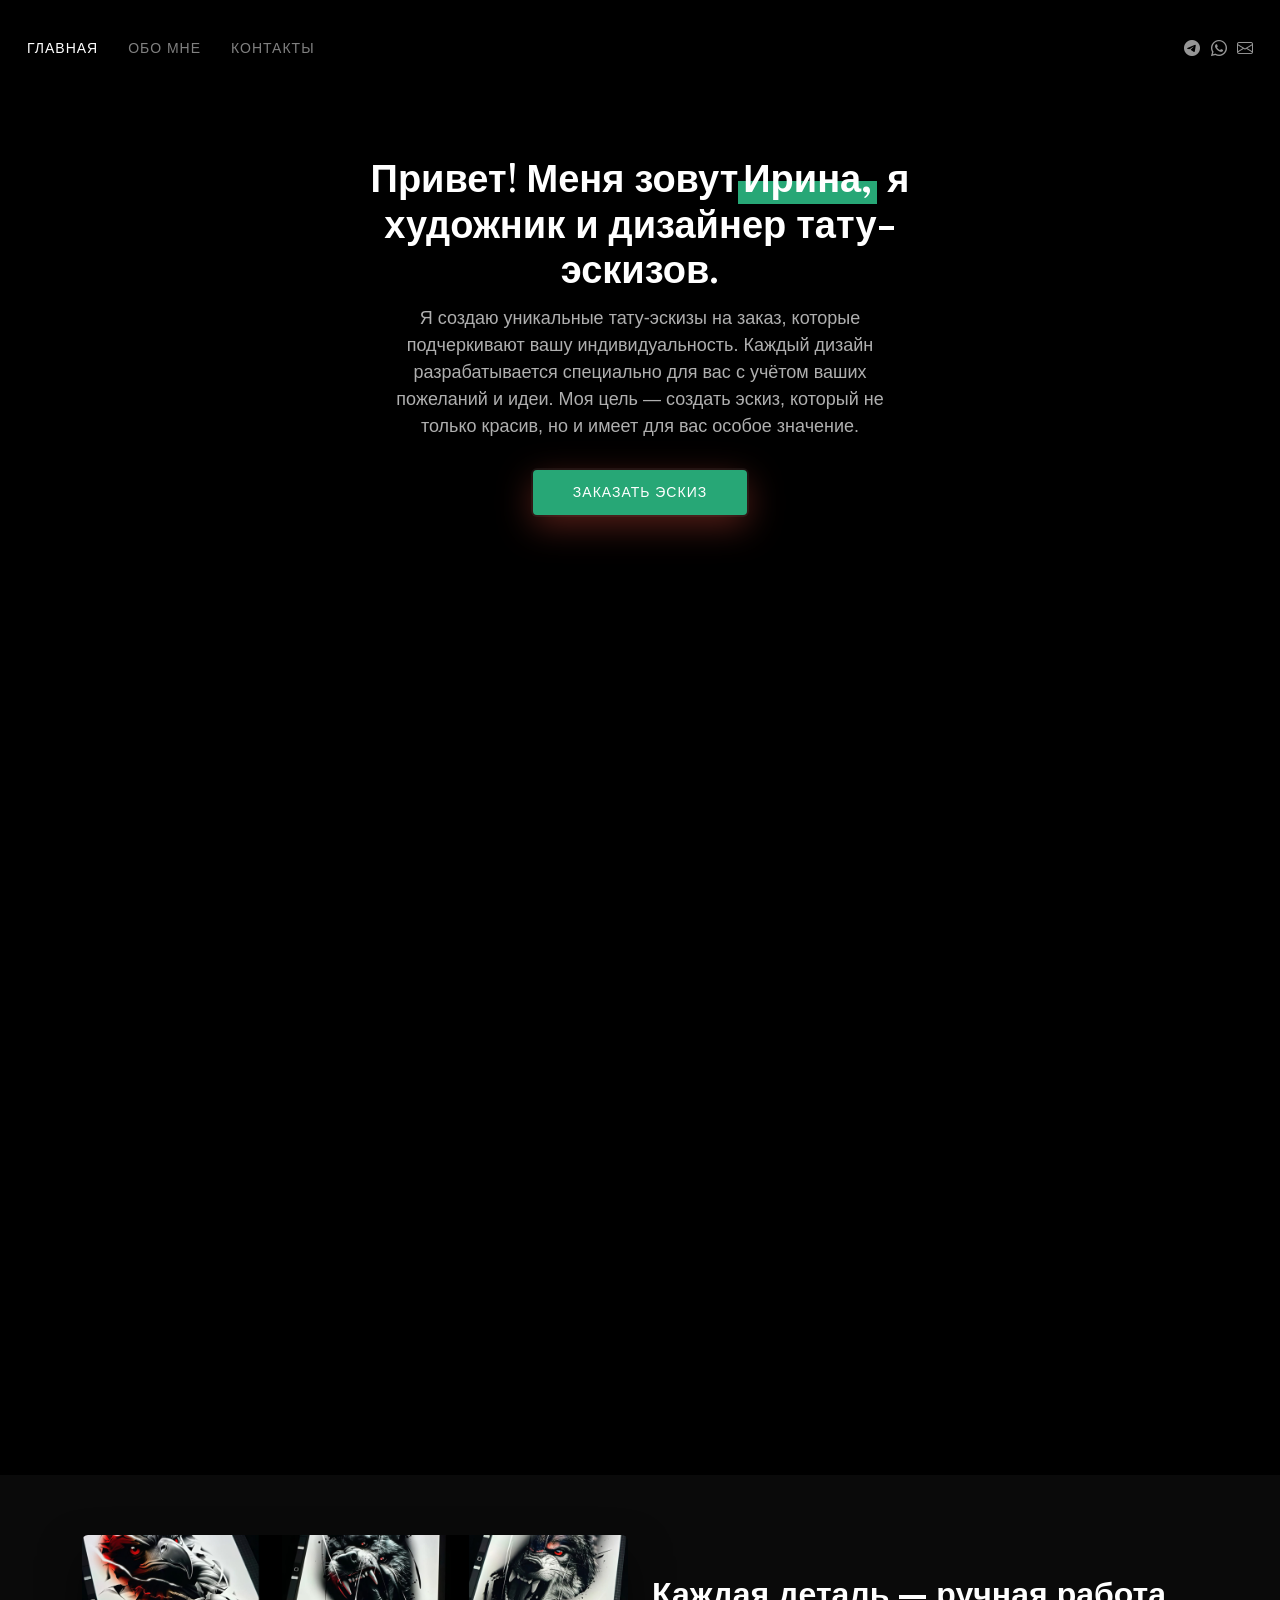
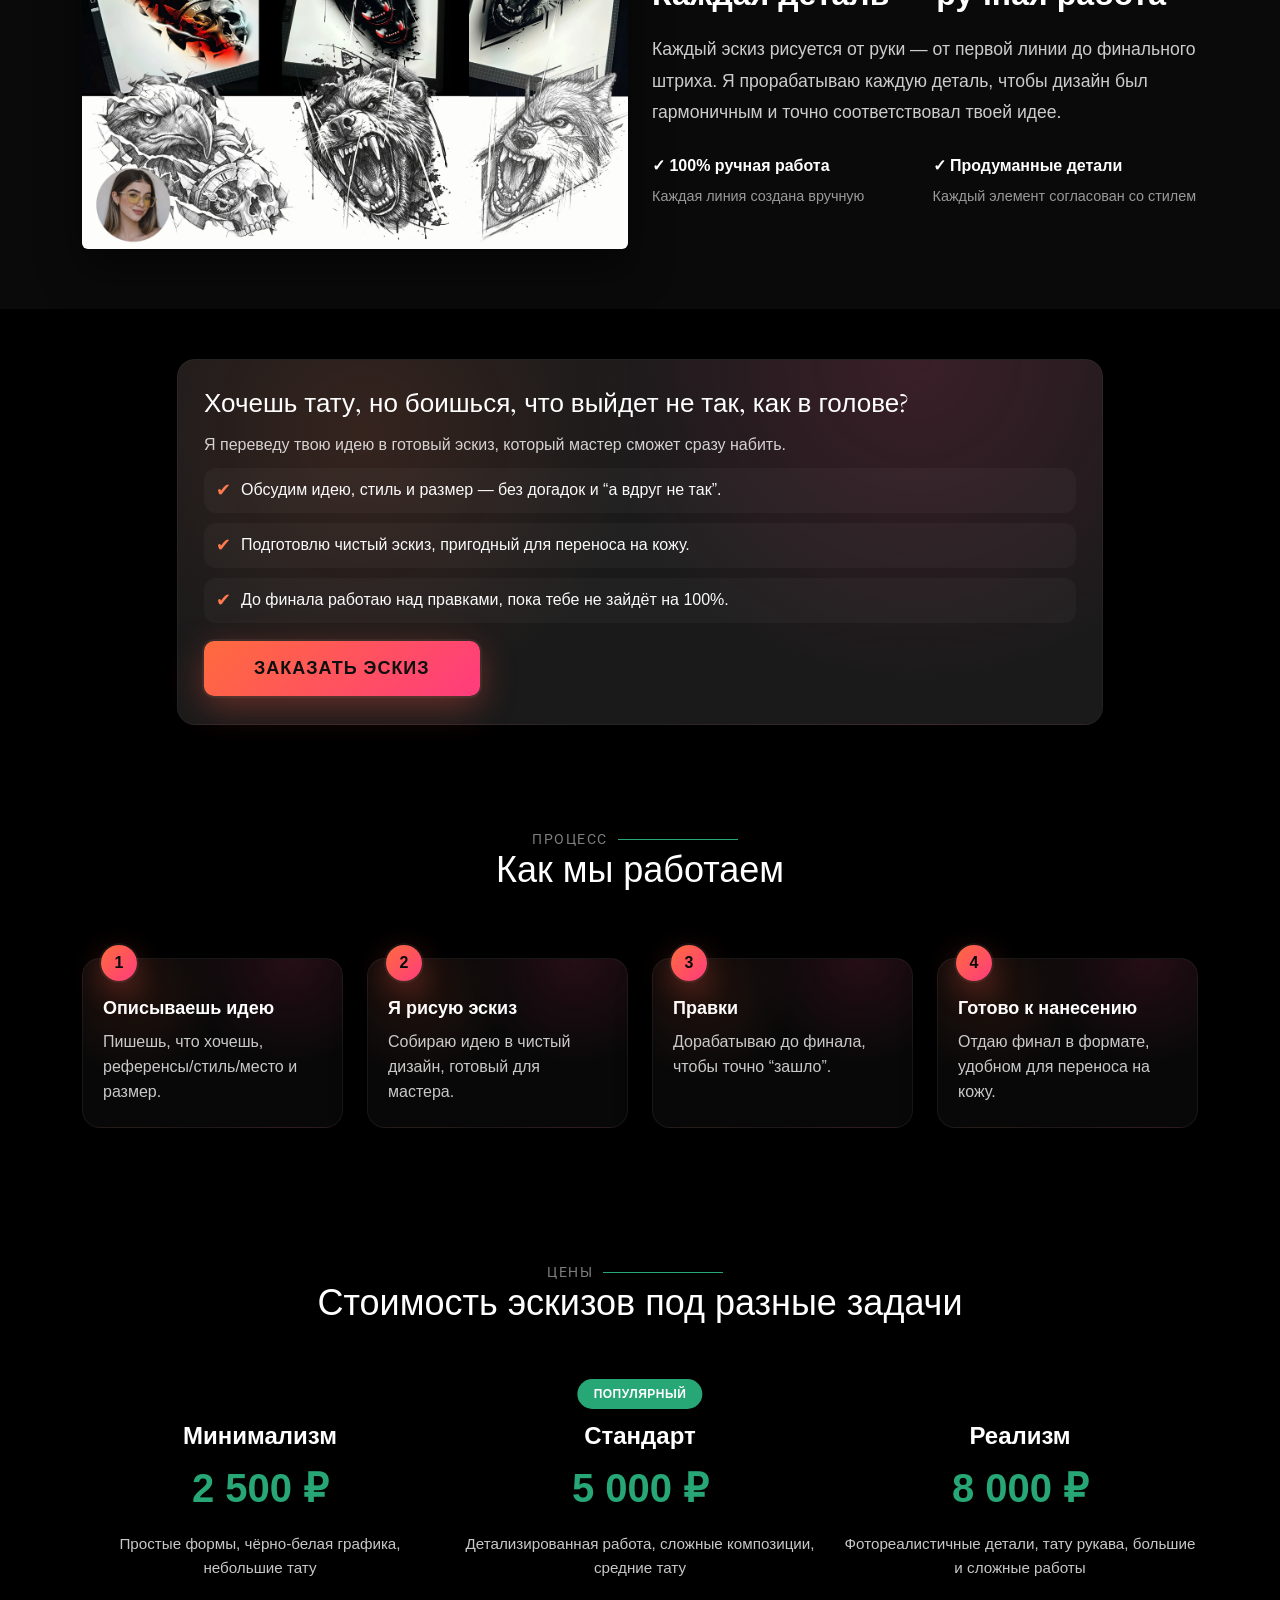
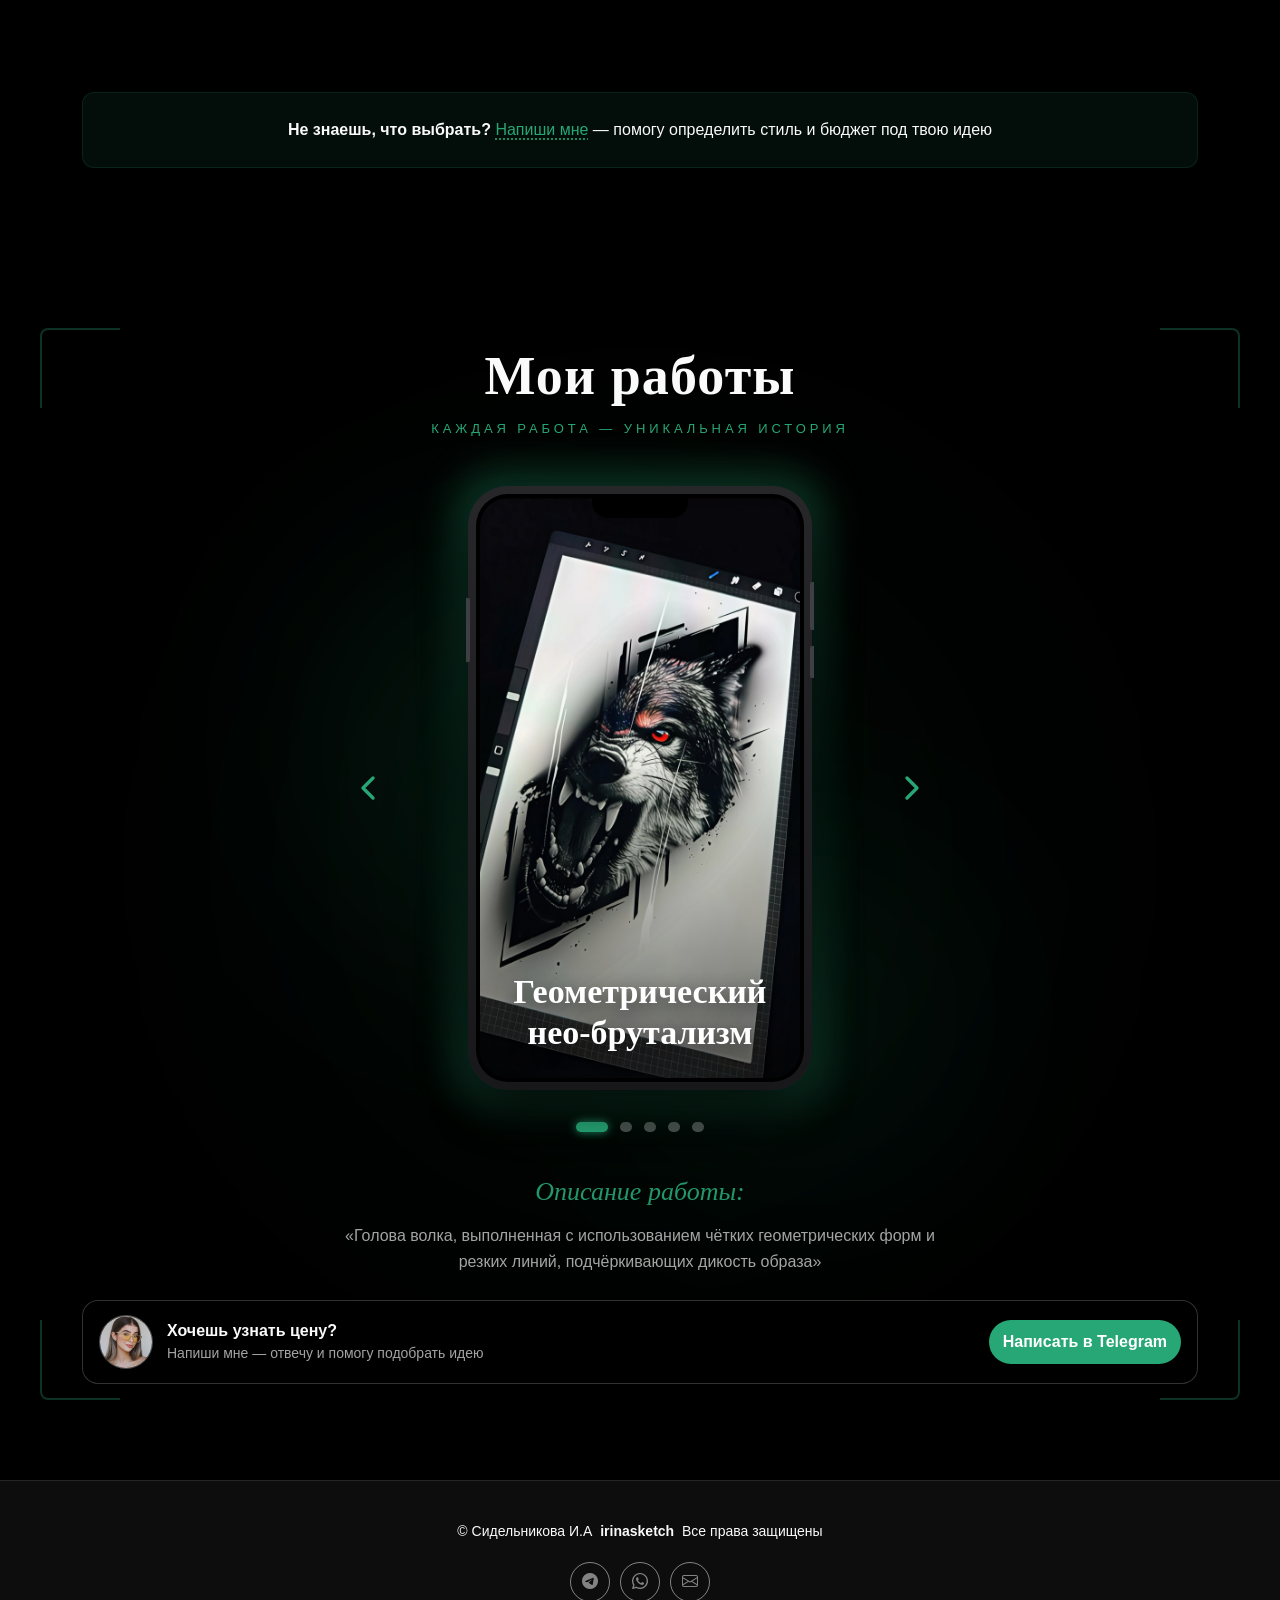
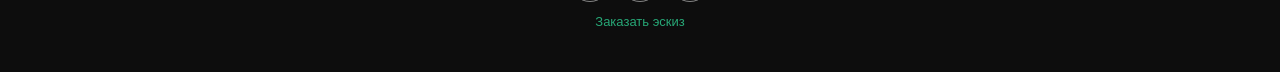
==== commit 74979093: "312" ====
--- a/index.html
+++ b/index.html
@@ -293,10 +293,10 @@
 
           <div class="col-lg-4 col-md-6 d-none d-md-block">
             <div class="pricing-item" data-aos="fade-up" data-aos-delay="200">
-              <h3 class="pricing-title">Портрет/Реализм</h3>
+              <h3 class="pricing-title">Реализм</h3>
               <div>
                 <div class="pricing-price">8 000 ₽</div>
-                <p class="pricing-desc">Фотореалистичные детали, портреты, большие и сложные работы</p>
+                <p class="pricing-desc">Фотореалистичные детали, тату рукава, большие и сложные работы</p>
               </div>
             </div>
           </div>
@@ -316,10 +316,10 @@
 
               <div class="col-12">
                 <div class="pricing-item" data-aos="fade-up" data-aos-delay="200">
-                  <h3 class="pricing-title">Портрет/Реализм</h3>
+                  <h3 class="pricing-title">Реализм</h3>
                   <div>
                     <div class="pricing-price">8 000 ₽</div>
-                    <p class="pricing-desc">Фотореалистичные детали, портреты, большие и сложные работы</p>
+                    <p class="pricing-desc">Фотореалистичные детали, тату рукава, большие и сложные работы</p>
                   </div>
                 </div>
               </div>
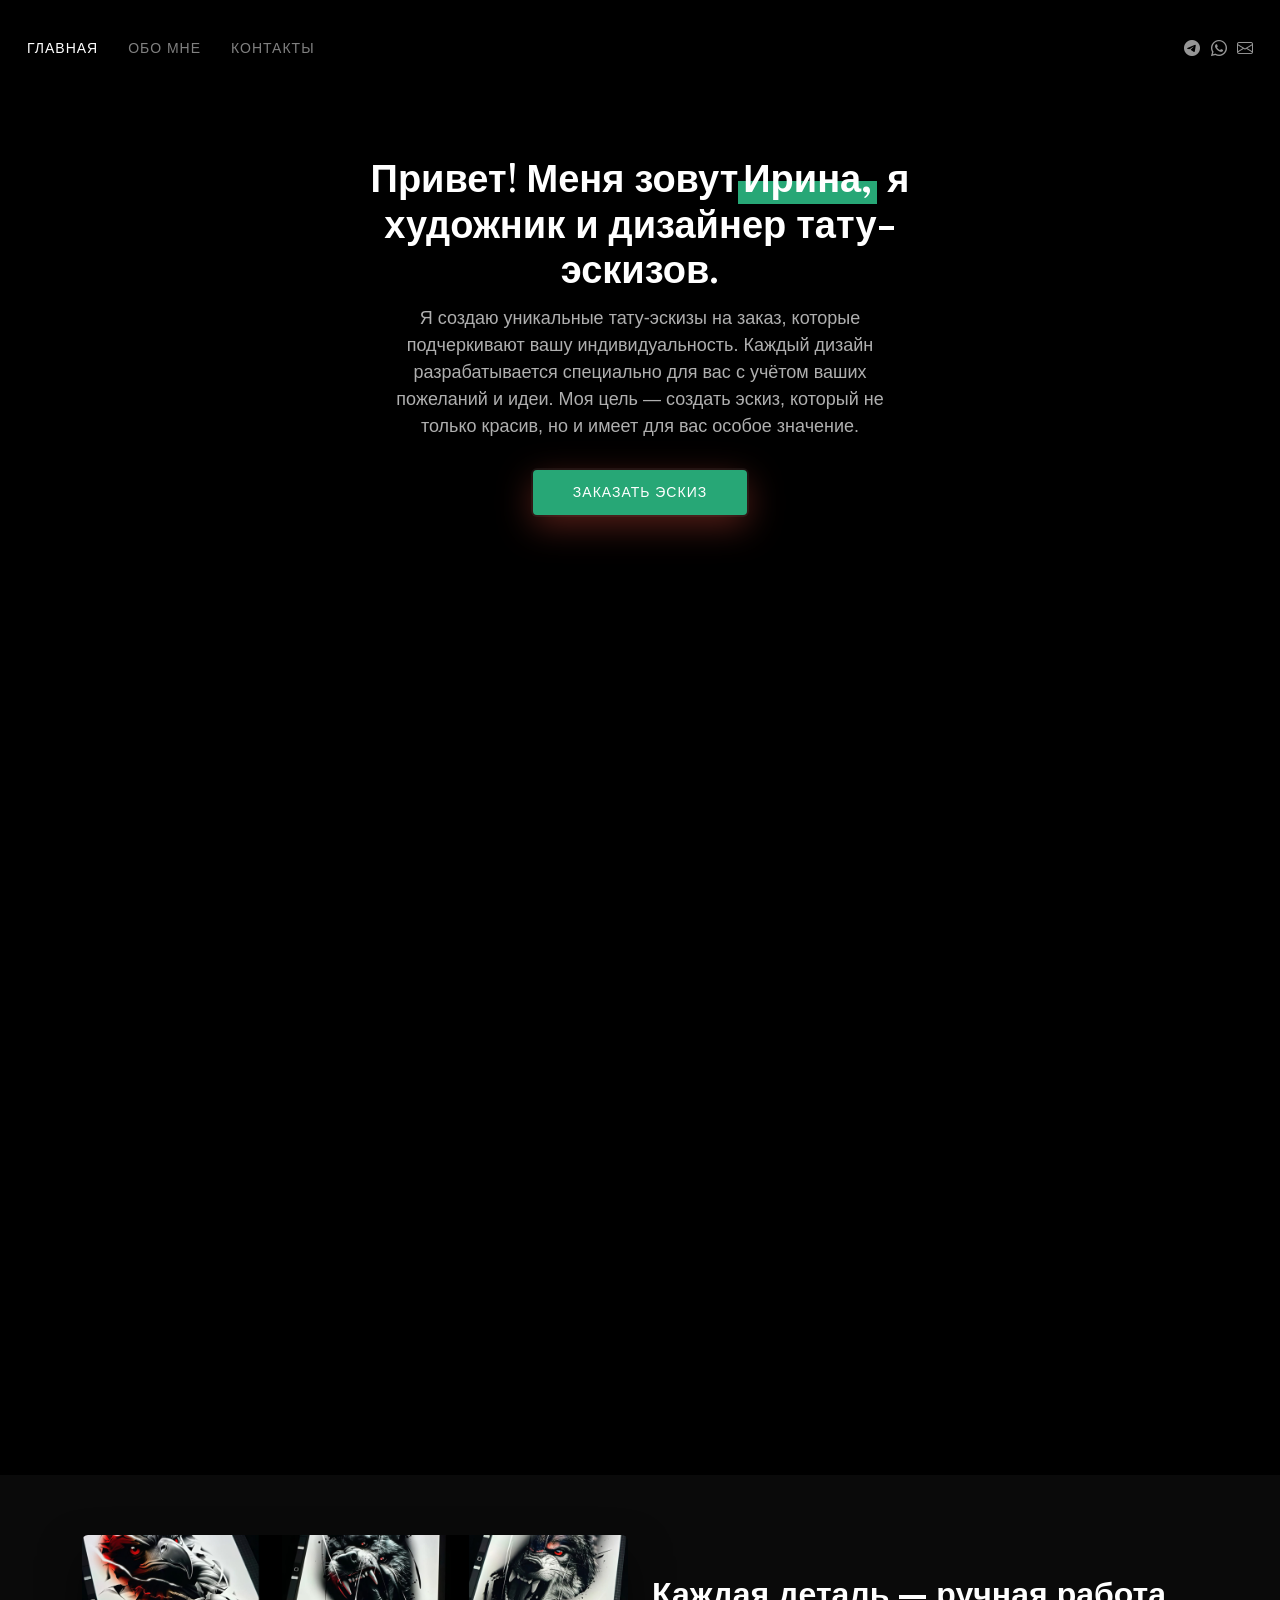
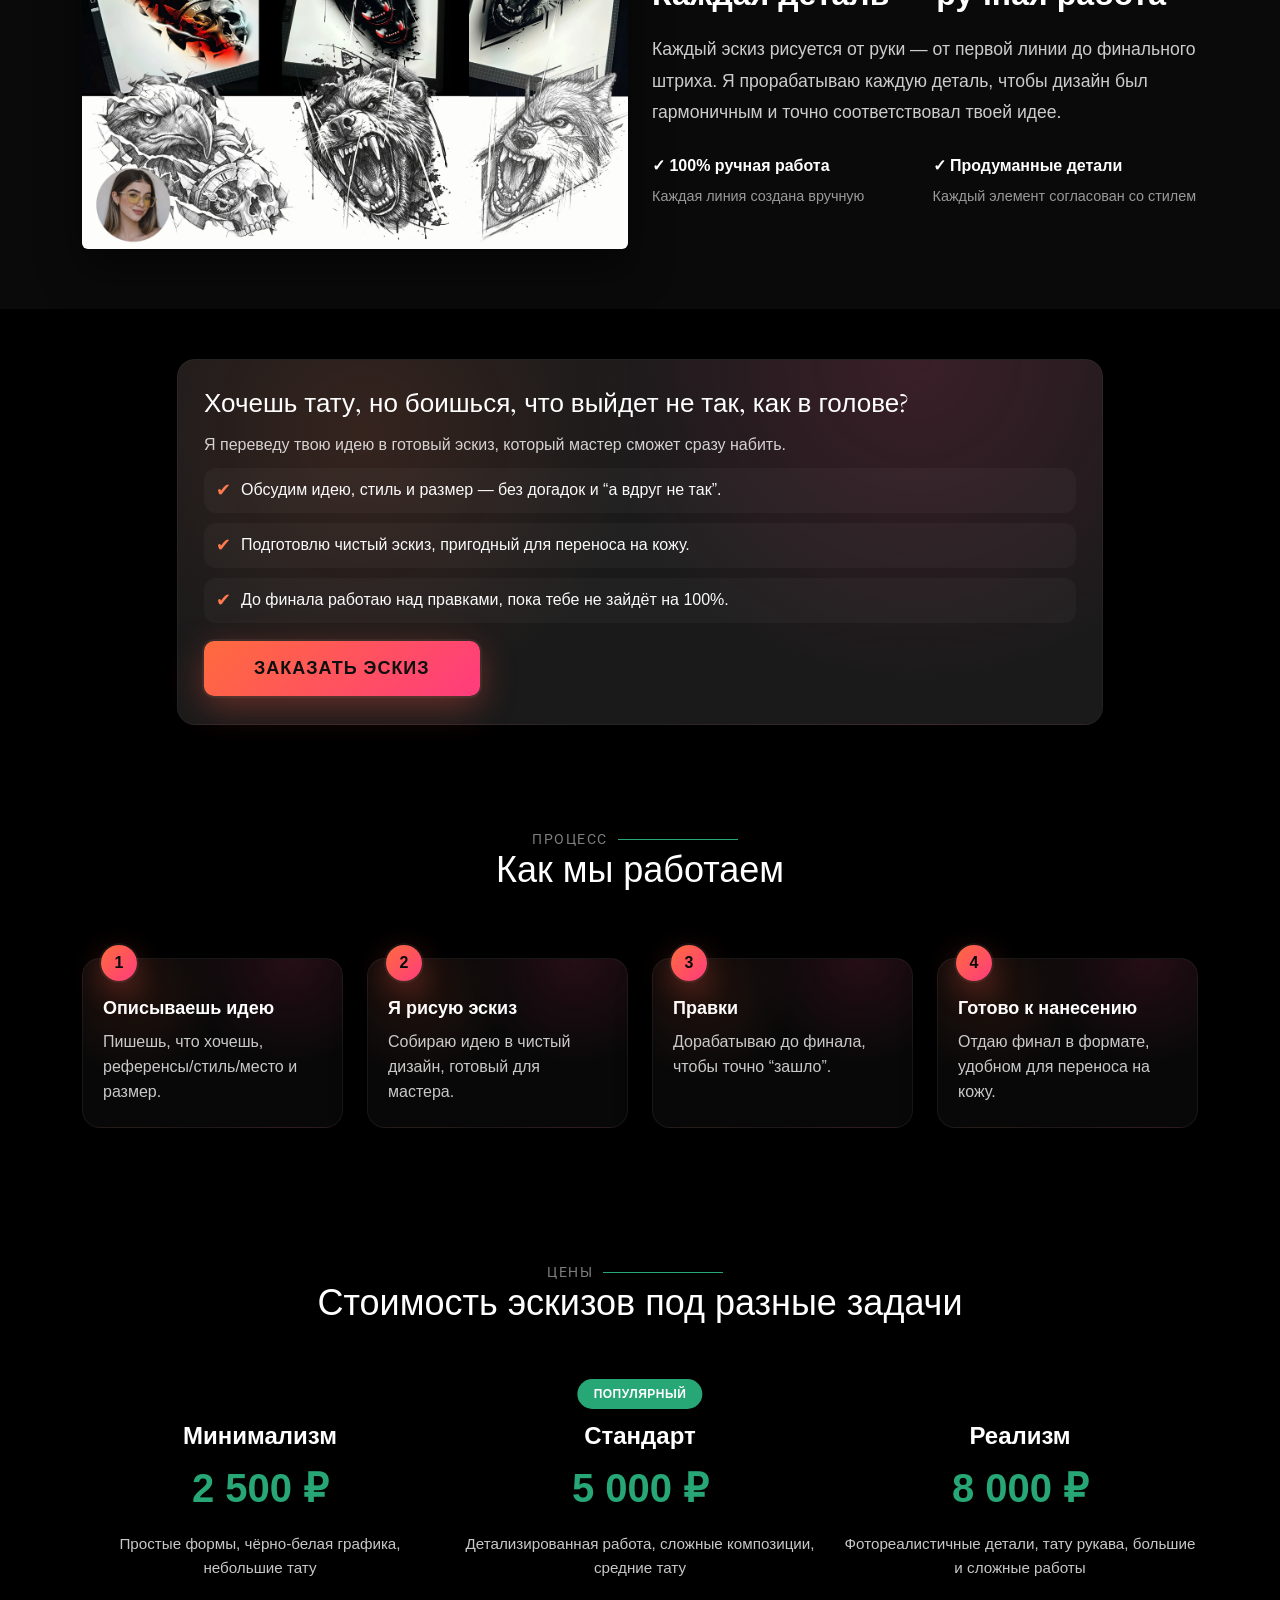
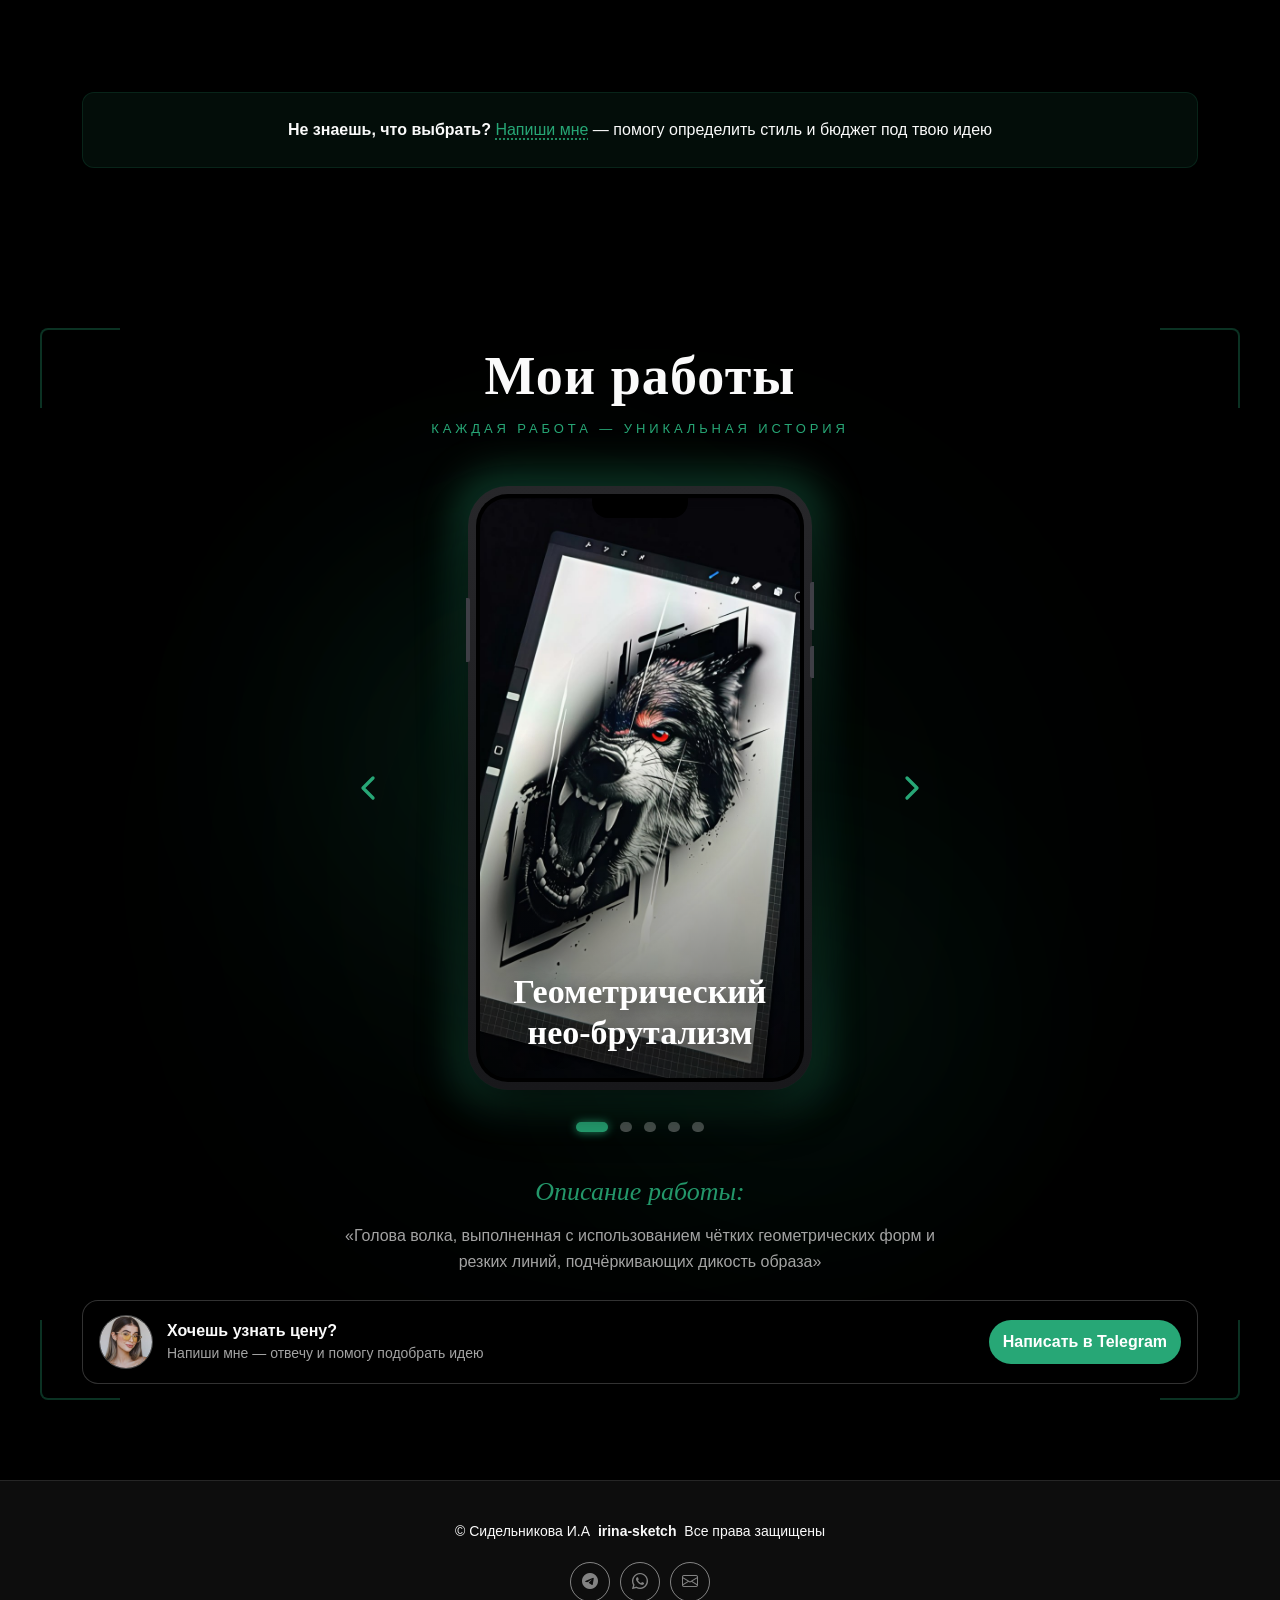
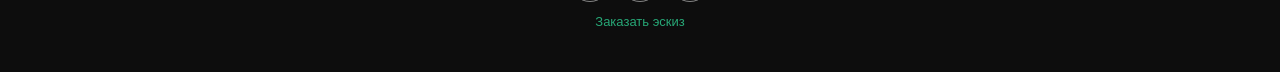
==== commit 4baef83a: "322" ====
--- a/index.html
+++ b/index.html
@@ -4,7 +4,7 @@
 <head>
   <meta charset="utf-8">
   <meta content="width=device-width, initial-scale=1.0" name="viewport">
-  <title>irinasketch — Эскизы на заказ</title>
+  <title>irina-sketch — Эскизы на заказ</title>
   <meta name="description" content="Профессиональные тату-эскизы на заказ. Уникальные дизайны, разработанные специально для вас с учётом ваших пожеланий.">
   <meta name="keywords" content="тату эскизы, эскизы на заказ, дизайн тату, татуировки, художник тату">
 
@@ -19,19 +19,19 @@
   <link href="assets/img/apple-touch-icon.png" rel="apple-touch-icon">
   
   <!-- Яндекс Директ и Open Graph -->
-  <meta property="og:title" content="irinasketch — Эскизы на заказ">
+  <meta property="og:title" content="irina-sketch — Эскизы на заказ">
   <meta property="og:description" content="Профессиональные тату-эскизы на заказ. Уникальные дизайны, разработанные специально для вас.">
-  <meta property="og:image" content="https://irinasketch.ru/assets/img/logo.png">
-  <meta property="og:url" content="https://irinasketch.ru/">
+  <meta property="og:image" content="https://irina-sketch.ru/assets/img/logo.png">
+  <meta property="og:url" content="https://irina-sketch.ru/">
   <meta property="og:type" content="website">
-  <meta property="og:site_name" content="irinasketch">
+  <meta property="og:site_name" content="irina-sketch">
   <meta property="og:locale" content="ru_RU">
   
   <!-- Twitter Card -->
   <meta name="twitter:card" content="summary_large_image">
-  <meta name="twitter:title" content="irinasketch — Эскизы на заказ">
+  <meta name="twitter:title" content="irina-sketch — Эскизы на заказ">
   <meta name="twitter:description" content="Профессиональные тату-эскизы на заказ">
-  <meta name="twitter:image" content="https://irinasketch.ru/assets/img/logo.png">
+  <meta name="twitter:image" content="https://irina-sketch.ru/assets/img/logo.png">
   
   <!-- Дополнительные размеры иконок для лучшей совместимости -->
   <link rel="icon" type="image/png" sizes="16x16" href="assets/img/favicon.png">
@@ -81,9 +81,9 @@
     <div class="container-fluid position-relative d-flex align-items-center justify-content-between">
       <nav id="navmenu" class="navmenu">
         <ul>
-          <li><a href="https://irinasketch.ru/" class="active">Главная<br></a></li>
-          <li><a href="https://irinasketch.ru/about.html">Обо мне</a></li>
-          <li><a href="https://irinasketch.ru/contact.html">Контакты</a></li>
+          <li><a href="https://irina-sketch.ru/" class="active">Главная<br></a></li>
+          <li><a href="https://irina-sketch.ru/about.html">Обо мне</a></li>
+          <li><a href="https://irina-sketch.ru/contact.html">Контакты</a></li>
         </ul>
         <i class="mobile-nav-toggle d-xl-none bi bi-list"></i>
       </nav>
@@ -416,7 +416,7 @@
 
     <div class="container">
       <div class="copyright text-center ">
-        <p>© <span>Сидельникова И.А</span> <strong class="px-1 sitename">irinasketch</strong> <span>Все права защищены</span></p>
+        <p>© <span>Сидельникова И.А</span> <strong class="px-1 sitename">irina-sketch</strong> <span>Все права защищены</span></p>
       </div>
       <div class="social-links d-flex justify-content-center">
         <a href="https://t.me/Irinasketchs?text=%D0%97%D0%B4%D1%80%D0%B0%D0%B2%D1%81%D1%82%D0%B2%D1%83%D0%B9%D1%82%D0%B5!%20%D0%A5%D0%BE%D1%87%D1%83%20%D0%B7%D0%B0%D0%BA%D0%B0%D0%B7%D0%B0%D1%82%D1%8C%20%D1%8D%D1%81%D0%BA%D0%B8%D0%B7."><i class="bi bi-facebook"></i></a>
